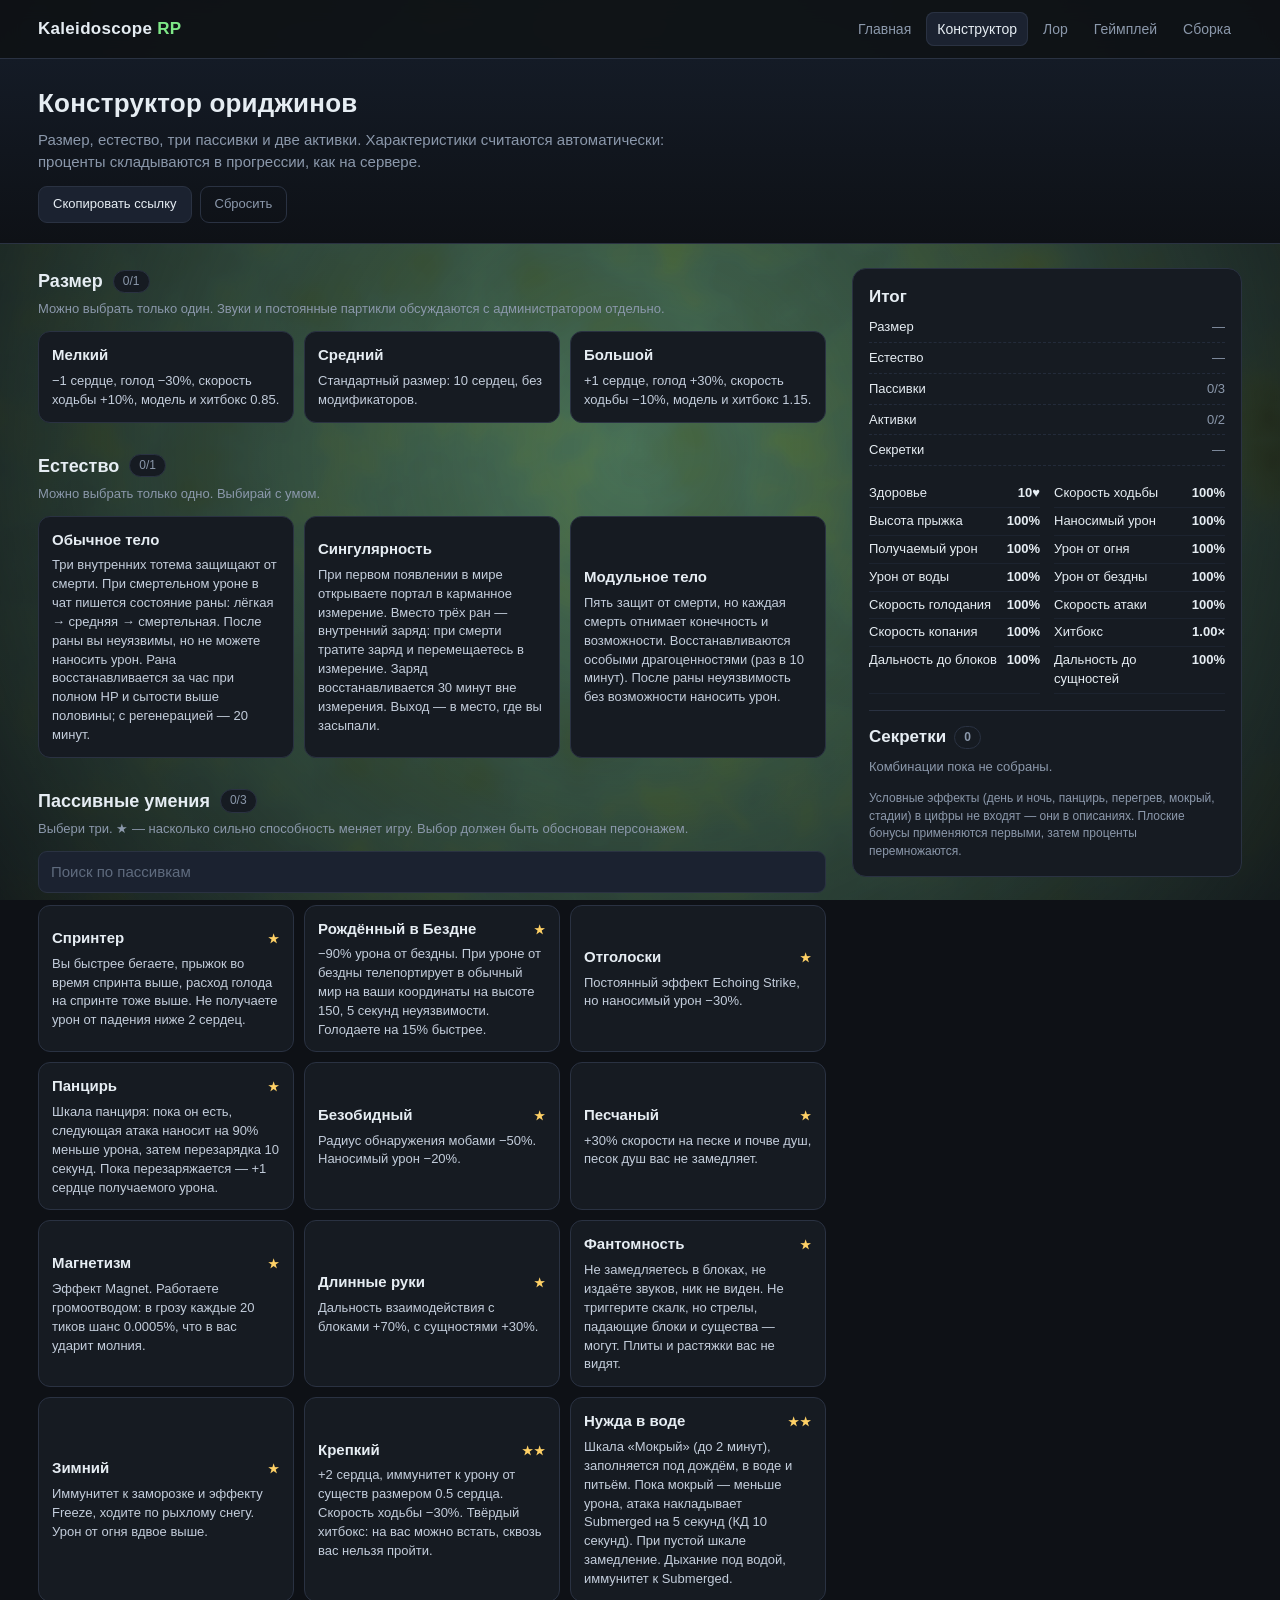
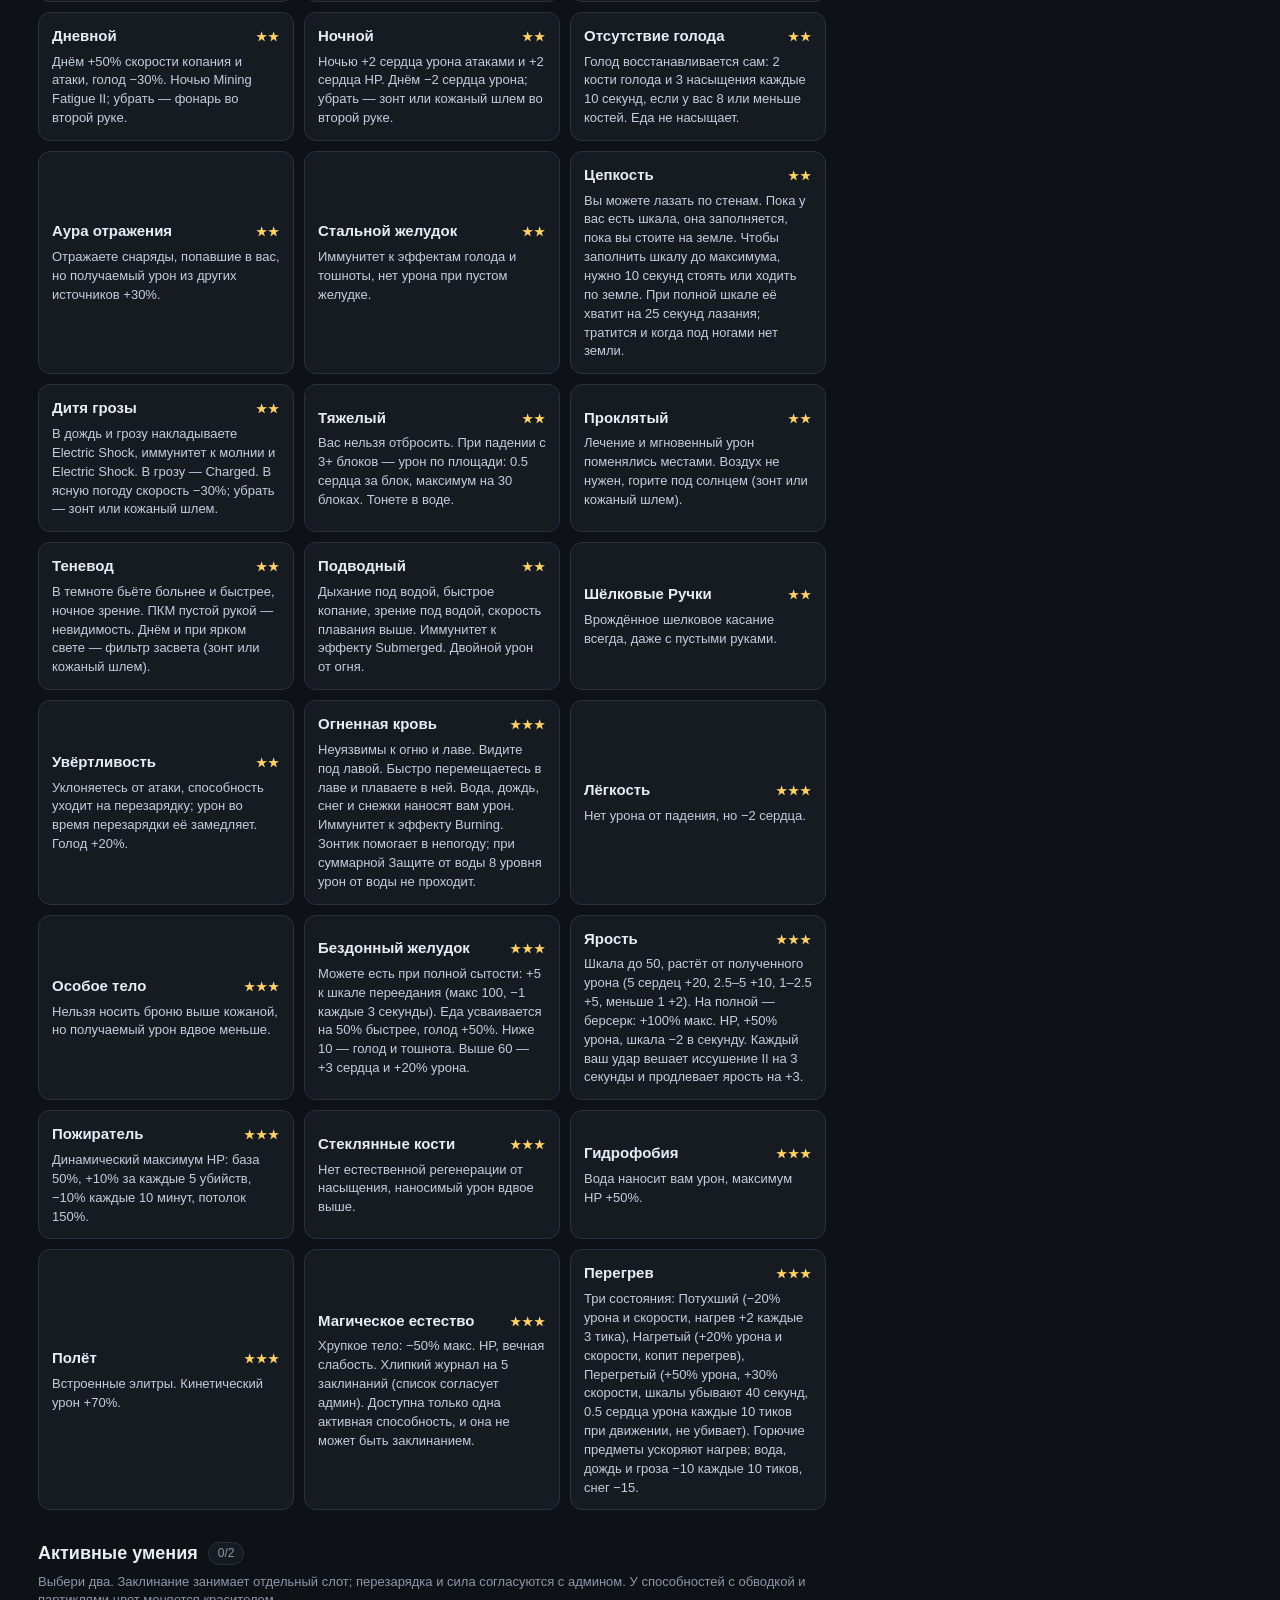
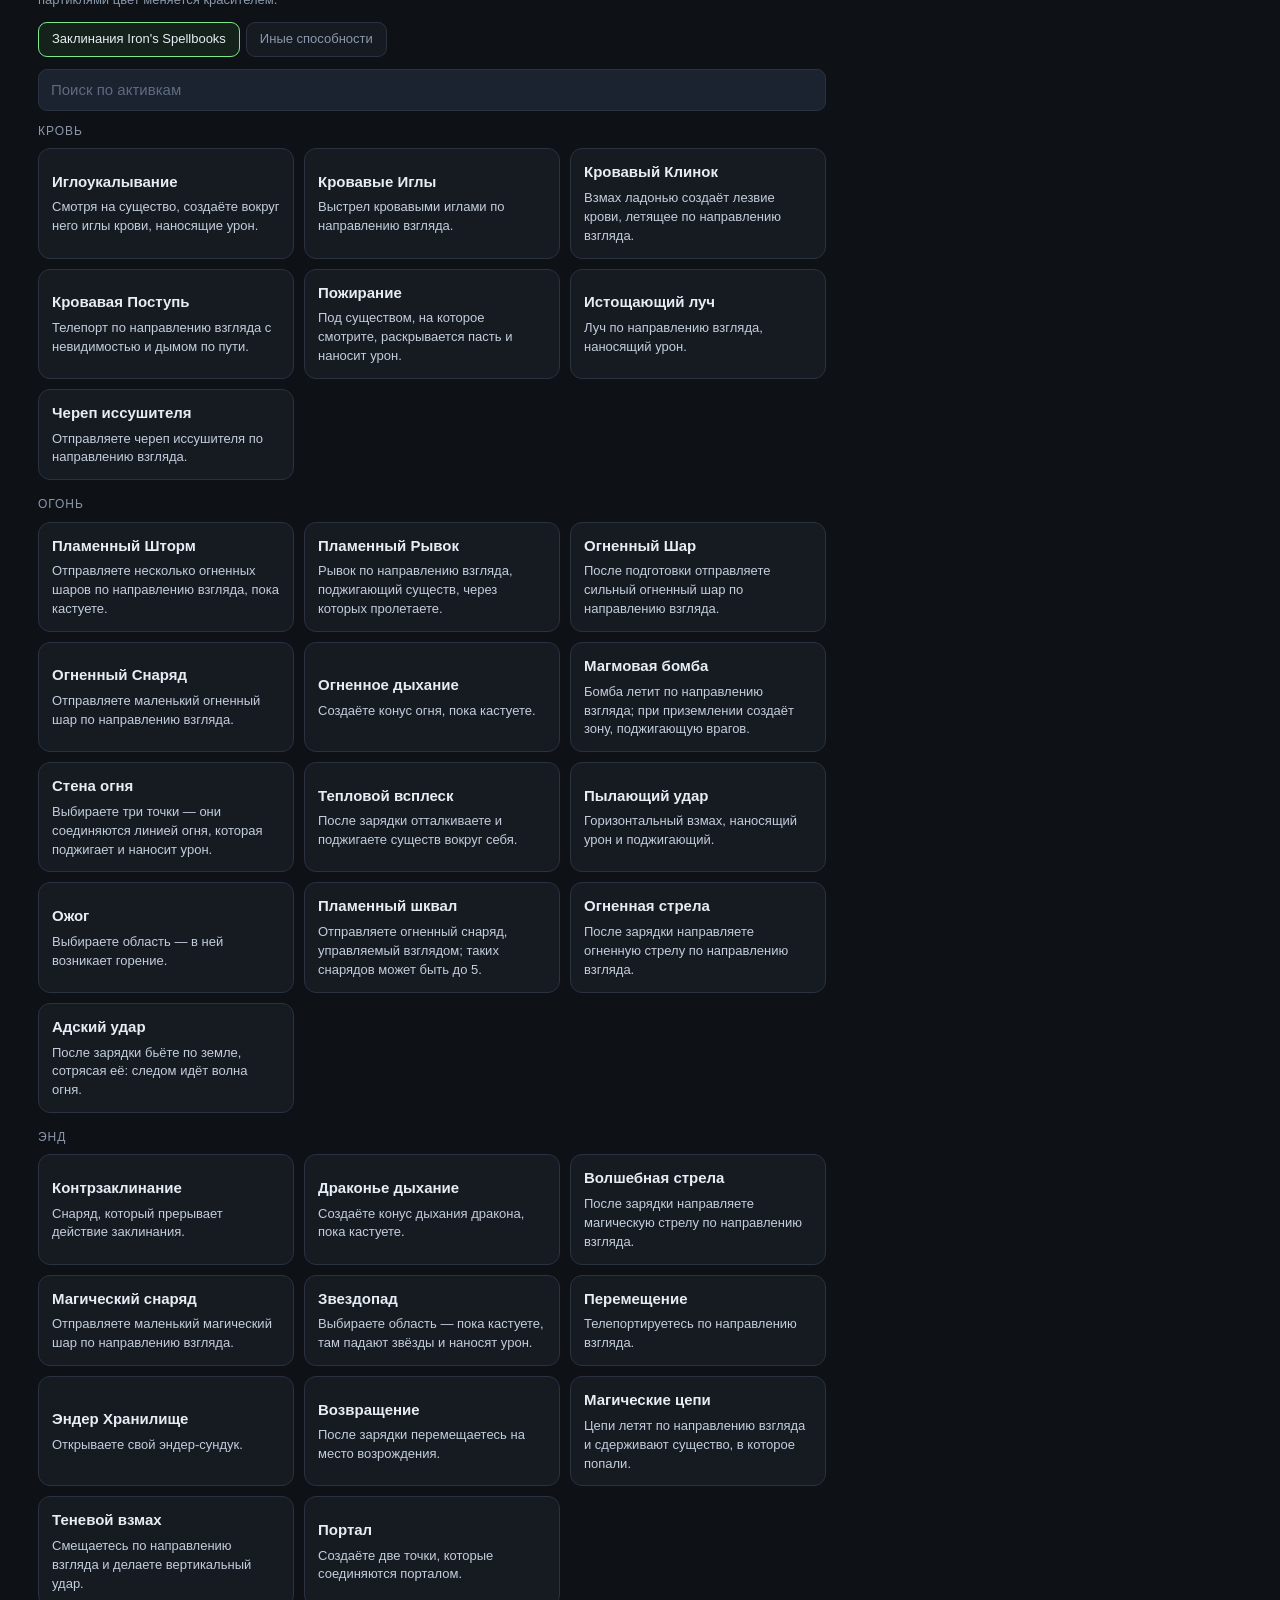
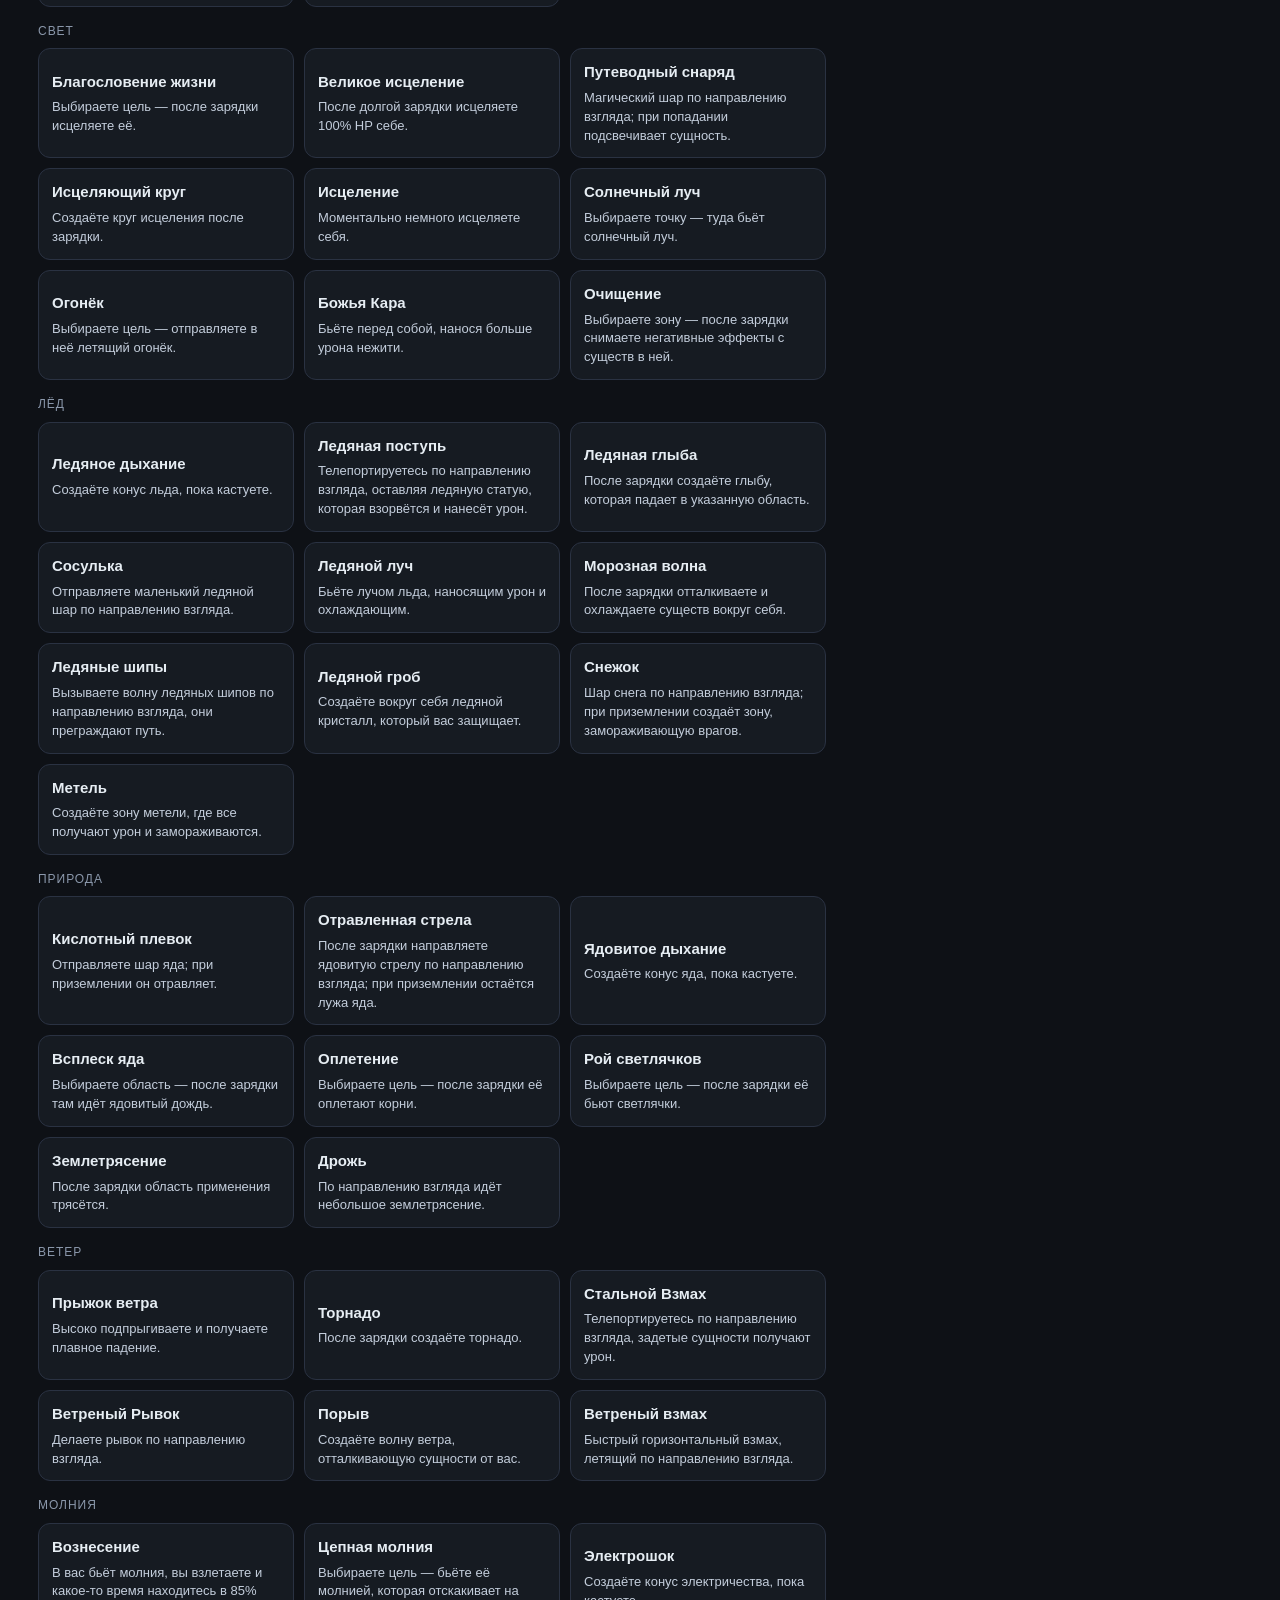
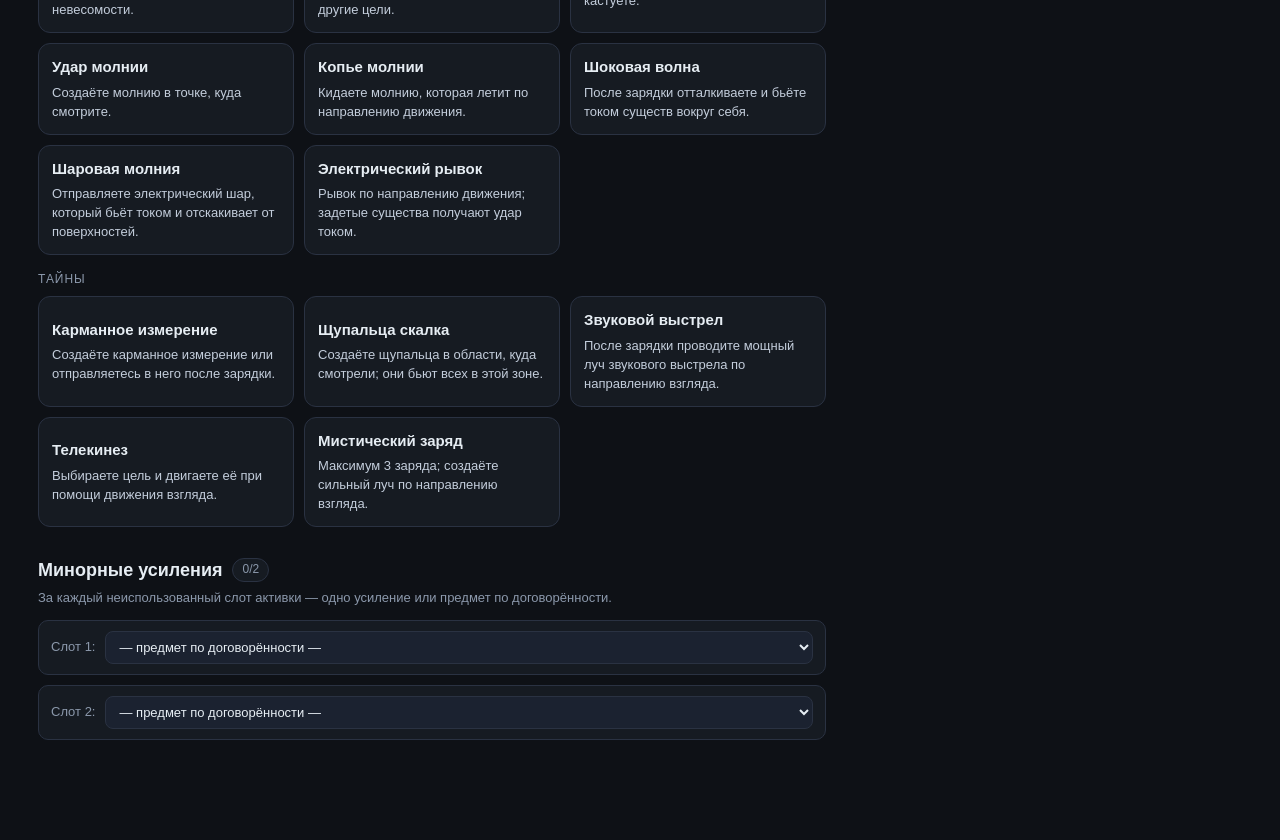
==== builder.html @ 6d127d7e "Add files via upload" ====
<!doctype html>
<html lang="ru">
<head>
<meta charset="utf-8">
<meta name="viewport" content="width=device-width, initial-scale=1">
<title>Конструктор ориджинов — Kaleidoscope RP</title>
<link rel="stylesheet" href="site.css">
<style>
*{box-sizing:border-box}
:root{
  --bg:#0e1116;--panel:#161b22;--panel2:#1b2230;--line:#2a3242;
  --txt:#e6edf3;--mut:#8b98ab;--acc:#7ee787;--acc2:#58a6ff;--bad:#ff7b72;--star:#ffd166;
}
html{margin:0;background:var(--bg)}
body{margin:0;background:transparent;color:var(--txt);font:15px/1.45 -apple-system,"Segoe UI",Roboto,Arial,sans-serif}
.wrap{max-width:1240px;margin:0 auto;padding:0 18px}
.top{border-bottom:1px solid var(--line);background:linear-gradient(180deg,#141b26,#0e1116);padding:26px 0 20px}
h1{margin:0 0 6px;font-size:26px;letter-spacing:.2px}
.lead{margin:0;color:var(--mut);max-width:660px}
.top-actions{margin-top:14px;display:flex;gap:8px;flex-wrap:wrap}
.btn{font:inherit;font-size:13px;padding:8px 14px;border-radius:9px;border:1px solid var(--line);background:var(--panel2);color:var(--txt);cursor:pointer}
.btn:hover{border-color:#3b475c}
.btn.ghost{background:transparent;color:var(--mut)}
.layout{display:grid;grid-template-columns:minmax(0,1fr) 390px;gap:26px;padding:24px 18px 70px;align-items:start}
.block{margin-bottom:30px}
.block-head{display:flex;align-items:center;gap:10px;margin-bottom:4px}
h2{font-size:18px;margin:0}
.count{font-size:12px;color:var(--mut);border:1px solid var(--line);border-radius:20px;padding:2px 9px;background:var(--panel);white-space:nowrap}
.count.ok{color:var(--acc);border-color:rgba(126,231,135,.45)}
.hint{margin:6px 0 12px;color:var(--mut);font-size:13px}
.grid{display:grid;grid-template-columns:repeat(auto-fill,minmax(250px,1fr));gap:10px}
.card{text-align:left;appearance:none;background:var(--panel);border:1px solid var(--line);border-radius:12px;padding:12px 13px;color:inherit;font:inherit;cursor:pointer;transition:border-color .12s,transform .12s,background .12s}
.card:hover{border-color:#3b475c;transform:translateY(-1px)}
.card.sel{border-color:#4a86e0;background:#1a202b;box-shadow:0 0 0 1px #4a86e0 inset}
.card.sec-1{color:#7ee2a8}
.card.sec-2{color:#f2d06b}
.card.sec-3{color:#ff9b9b}
.card.sec-1 .desc,.card.sec-2 .desc,.card.sec-3 .desc{color:inherit}
.card.sel.sec-1{border-color:#4ade80;background:#12211a;box-shadow:0 0 0 1px #4ade80 inset}
.card.sel.sec-2{border-color:#e0c04a;background:#211d10;box-shadow:0 0 0 1px #e0c04a inset}
.card.sel.sec-3{border-color:#e06060;background:#241416;box-shadow:0 0 0 1px #e06060 inset}
.card.sec-multi{color:transparent;border:2px solid transparent;background:linear-gradient(var(--panel),var(--panel)) padding-box,var(--g) border-box}
.card.sel.sec-multi{border-color:transparent;background:linear-gradient(#1a202b,#1a202b) padding-box,var(--g) border-box;box-shadow:none}
.card.sec-multi .name span:first-child{color:transparent;background-image:var(--g);-webkit-background-clip:text;background-clip:text}
.card.sec-multi .desc{color:transparent;background-image:var(--g);-webkit-background-clip:text;background-clip:text}
.card.off{opacity:.35}
.card .name{font-weight:600;display:flex;gap:8px;justify-content:space-between;align-items:baseline}
.stars{color:var(--star);font-size:12px;white-space:nowrap;letter-spacing:1px}
.desc{margin:6px 0 0;font-size:13px;color:#c3cddb}
.desc s{color:#7d8798;text-decoration-thickness:1px}
.secret-cut,.modal-cut{margin:8px 0 0;font-size:13px;color:var(--mut)}
.cut-head{font-weight:600;margin-bottom:3px}
.cut-row{margin:2px 0}
.cut-name{margin-right:3px}
.cut-whole{color:var(--mut);font-size:12px}
.cut-row s{color:#8b95a5}
.card img{width:100%;border-radius:8px;margin-top:8px;display:block}
.side{position:sticky;top:16px}
.panel{background:var(--panel);border:1px solid var(--line);border-radius:14px;padding:16px}
.panel h2{font-size:17px;margin-bottom:8px}
.chk{display:grid;gap:6px;font-size:13px;margin:0 0 14px}
.chk div{display:flex;justify-content:space-between;gap:10px;border-bottom:1px dashed #232b3a;padding-bottom:5px}
.chk .v{color:var(--mut);text-align:right}
.chk .v.ok{color:var(--acc)}
.chk .v.bad{color:var(--bad)}
.stats{display:grid;grid-template-columns:1fr 1fr;gap:0 14px;font-size:13px}
.stat{display:flex;justify-content:space-between;gap:6px;padding:4px 0;border-bottom:1px solid #1c232f}
.stat b{font-weight:600;font-variant-numeric:tabular-nums}
.up{color:var(--acc)}
.down{color:var(--bad)}
.note{font-size:12px;color:var(--mut);margin:12px 0 0}
.search{width:100%;background:var(--panel2);border:1px solid var(--line);border-radius:9px;padding:9px 12px;color:inherit;font:inherit;margin-bottom:12px}
.search::placeholder{color:#5f6b7e}
.tabs{display:flex;gap:6px;margin-bottom:12px}
.tab{background:var(--panel);border:1px solid var(--line);border-radius:9px;padding:7px 13px;color:var(--mut);font:inherit;font-size:13px;cursor:pointer}
.tab.on{color:var(--txt);border-color:var(--acc);background:#15221b}
.school{margin:16px 0 8px;font-size:12px;letter-spacing:.08em;text-transform:uppercase;color:var(--mut)}
.school:first-child{margin-top:0}
.minors{display:grid;gap:10px}
.minor{display:flex;align-items:center;gap:10px;background:var(--panel);border:1px solid var(--line);border-radius:10px;padding:10px 12px;font-size:13px;flex-wrap:wrap}
.minor span{color:var(--mut)}
.minor select{flex:1;min-width:200px;background:var(--panel2);border:1px solid var(--line);color:inherit;border-radius:8px;padding:7px 9px;font:inherit;font-size:13px}
.stages{margin-top:10px}
.stage-row{display:flex;gap:6px;flex-wrap:wrap}
.stage{font:inherit;font-size:12px;padding:7px 11px;border-radius:20px;border:1px solid var(--line);background:var(--panel);color:var(--mut);cursor:pointer}
.stage.on{color:var(--txt);border-color:var(--acc);background:#15221b}
.stage-desc{margin:8px 0 0;font-size:12px;color:var(--mut)}
.toast{position:fixed;left:50%;bottom:22px;transform:translateX(-50%) translateY(20px);background:#233042;border:1px solid #3b4b64;padding:10px 16px;border-radius:10px;font-size:13px;opacity:0;pointer-events:none;transition:.2s;max-width:90vw;text-align:center}
.toast.on{opacity:1;transform:translateX(-50%)}
.empty{color:var(--mut);font-size:13px}
.secrets-block{margin-top:16px;border-top:1px solid var(--line);padding-top:14px}
.sub-head{display:flex;align-items:center;gap:8px;font-size:16px;margin:0 0 10px}
.secret{border:1px solid #3a2f4a;border-radius:10px;background:#1a1722;margin-bottom:8px;padding:8px 10px}
.secret summary{cursor:pointer;display:flex;justify-content:space-between;gap:8px;font-size:13px;font-weight:600;list-style:none}
.secret summary::-webkit-details-marker{display:none}
.secret-body{font-size:12px;color:#c3cddb;margin-top:8px}
.secret-body p{margin:0 0 6px}
.secret-body p:last-child{margin-bottom:0}
.secret-combo{color:var(--mut)}
.secret-mod{color:var(--acc)}
.modal{position:fixed;inset:0;background:rgba(5,7,10,.72);display:flex;align-items:center;justify-content:center;padding:18px;z-index:50}
.modal[hidden]{display:none}
.modal-card{background:var(--panel);border:1px solid #3a2f4a;border-radius:16px;padding:20px;max-width:620px;width:100%;max-height:82vh;overflow:auto;box-shadow:0 20px 60px rgba(0,0,0,.55)}
.modal-title{font-size:12px;letter-spacing:.14em;text-transform:uppercase;color:#c792ea;margin-bottom:12px}
.modal-card h3{margin:0 0 4px;font-size:20px}
.modal-card h3 + .modal-combo{margin-top:0}
.modal-combo{color:var(--mut);font-size:13px;margin:0 0 8px}
.modal-effect{font-size:14px;color:#d7dee9;margin:0 0 16px}
.modal-effect:last-child{margin-bottom:0}
.modal-card .btn{width:100%;margin-top:6px}
body.locked{overflow:hidden}
@media(max-width:980px){.layout{grid-template-columns:1fr}.side{position:static}}
</style>
</head>
<body>
<header class="site-nav">
  <div class="inner">
    <a class="site-logo" href="index.html">Kaleidoscope <b>RP</b></a>
    <nav class="site-links">
      <a href="index.html">Главная</a>
      <a href="builder.html" class="on">Конструктор</a>
      <a href="lore.html">Лор</a>
      <a href="gameplay.html">Геймплей</a>
      <a href="mods.html">Сборка</a>
    </nav>
  </div>
</header>
<header class="top">
  <div class="wrap">
    <h1>Конструктор ориджинов</h1>
    <p class="lead">Размер, естество, три пассивки и две активки. Характеристики считаются автоматически: проценты складываются в прогрессии, как на сервере.</p>
    <div class="top-actions">
      <button class="btn" id="share">Скопировать ссылку</button>
      <button class="btn ghost" id="resetBtn">Сбросить</button>
    </div>
  </div>
</header>

<main class="wrap layout">
  <div class="col">
    <section class="block">
      <div class="block-head"><h2>Размер</h2><span class="count" id="sizeCount">0/1</span></div>
      <p class="hint">Можно выбрать только один. Звуки и постоянные партикли обсуждаются с администратором отдельно.</p>
      <div class="grid" id="sizeGrid"></div>
    </section>

    <section class="block">
      <div class="block-head"><h2>Естество</h2><span class="count" id="natureCount">0/1</span></div>
      <p class="hint">Можно выбрать только одно. Выбирай с умом.</p>
      <div class="grid" id="natureGrid"></div>
      <div class="stages" id="stages"></div>
    </section>

    <section class="block">
      <div class="block-head"><h2>Пассивные умения</h2><span class="count" id="passiveCount">0/3</span></div>
      <p class="hint">Выбери три. ★ — насколько сильно способность меняет игру. Выбор должен быть обоснован персонажем.</p>
      <input class="search" id="passiveSearch" placeholder="Поиск по пассивкам">
      <div class="grid" id="passiveGrid"></div>
    </section>

    <section class="block">
      <div class="block-head"><h2>Активные умения</h2><span class="count" id="activeCount">0/2</span></div>
      <p class="hint">Выбери два. Заклинание занимает отдельный слот; перезарядка и сила согласуются с админом. У способностей с обводкой и партиклями цвет меняется красителем.</p>
      <div class="tabs">
        <button class="tab on" data-tab="spell">Заклинания Iron's Spellbooks</button>
        <button class="tab" data-tab="misc">Иные способности</button>
      </div>
      <input class="search" id="activeSearch" placeholder="Поиск по активкам">
      <div id="spellPane"></div>
      <div id="miscPane" hidden></div>
    </section>

    <section class="block">
      <div class="block-head"><h2>Минорные усиления</h2><span class="count" id="minorCount">0/2</span></div>
      <p class="hint">За каждый неиспользованный слот активки — одно усиление или предмет по договорённости.</p>
      <div class="minors" id="minorSlots"></div>
    </section>
  </div>

  <aside class="col side">
    <div class="panel">
      <h2>Итог</h2>
      <div class="chk" id="checklist"></div>
      <div class="stats" id="stats"></div>
      <div class="secrets-block">
        <h2 class="sub-head">Секретки <span class="count" id="secretCount">0</span></h2>
        <div id="secrets"></div>
      </div>
      <p class="note">Условные эффекты (день и ночь, панцирь, перегрев, мокрый, стадии) в цифры не входят — они в описаниях. Плоские бонусы применяются первыми, затем проценты перемножаются.</p>
    </div>
  </aside>
</main>

<div class="modal" id="modal" hidden>
  <div class="modal-card" role="dialog" aria-modal="true" aria-labelledby="modalTitle">
    <div class="modal-title" id="modalTitle">Попадание в секретку</div>
    <div id="modalBody"></div>
    <button class="btn" id="modalClose">Понятно</button>
  </div>
</div>

<div class="toast" id="toast"></div>

<script src="data.js"></script>
<script>
const $ = s => document.querySelector(s);
const byName = (list, name) => list.find(x => x.name === name);
const KIND = {};
SPELLS.forEach(s => KIND[s.name] = 'spell');
MISC.forEach(m => KIND[m.name] = 'misc');
const SCHOOLS = [...new Set(SPELLS.map(s => s.school))];

const EMPTY = { size: null, nature: null, stage: 5, passives: [], actives: [], minors: [null, null] };
let state = JSON.parse(JSON.stringify(EMPTY));

const TRANSLIT = {
  а: 'a', б: 'b', в: 'v', г: 'g', д: 'd', е: 'e', ё: 'e', ж: 'zh', з: 'z',
  и: 'i', й: 'y', к: 'k', л: 'l', м: 'm', н: 'n', о: 'o', п: 'p', р: 'r',
  с: 's', т: 't', у: 'u', ф: 'f', х: 'h', ц: 'c', ч: 'ch', ш: 'sh', щ: 'shch',
  ъ: '', ы: 'y', ь: '', э: 'e', ю: 'yu', я: 'ya'
};
const slugOf = new Map();
const nameBySlug = new Map();

function slugify(text) {
  return text.toLowerCase()
    .replace(/[^a-zа-яё0-9]+/g, '-')
    .split('-')
    .map(word => word.split('').map(ch => TRANSLIT[ch] ?? ch).join(''))
    .filter(Boolean)
    .join('-');
}

function initSlugs() {
  [...SIZES, ...NATURES, ...PASSIVES, ...SPELLS, ...MISC].forEach(item => {
    const base = slugify(item.name);
    let slug = base;
    let i = 2;
    while (nameBySlug.has(slug)) slug = base + '-' + i++;
    slugOf.set(item.name, slug);
    nameBySlug.set(slug, item.name);
  });
}

function encodeState() {
  const parts = [];
  if (state.size) parts.push('size=' + slugOf.get(state.size));
  if (state.nature) parts.push('nature=' + slugOf.get(state.nature) + (natureObj()?.stages ? '.' + state.stage : ''));
  if (state.passives.length) parts.push('passives=' + state.passives.map(p => slugOf.get(p)).join(','));
  if (state.actives.length) parts.push('actives=' + state.actives.map(a => slugOf.get(a)).join(','));
  const minors = state.minors.map(v => v || '_').join(',');
  if (/[a-z]/.test(minors)) parts.push('minors=' + minors);
  return '#' + parts.join('&');
}

function decodeState(hash) {
  const q = new URLSearchParams(hash.slice(1));
  const next = JSON.parse(JSON.stringify(EMPTY));
  let found = false;
  const size = q.get('size');
  if (size && nameBySlug.has(size)) { next.size = nameBySlug.get(size); found = true; }
  const nature = q.get('nature');
  if (nature) {
    const [slug, stage] = nature.split('.');
    if (nameBySlug.has(slug)) {
      next.nature = nameBySlug.get(slug);
      if (stage != null && stage !== '') next.stage = Number(stage);
      found = true;
    }
  }
  const passives = q.get('passives');
  if (passives) {
    next.passives = passives.split(',').map(s => nameBySlug.get(s)).filter(p => byName(PASSIVES, p));
    found = true;
  }
  const actives = q.get('actives');
  if (actives) {
    next.actives = actives.split(',').map(s => nameBySlug.get(s)).filter(a => KIND[a]);
    found = true;
  }
  const minors = q.get('minors');
  if (minors) {
    next.minors = minors.split(',').map(s => MINORS.some(m => m.id === s) ? s : null).slice(0, 2);
    found = true;
  }
  return found ? next : null;
}

const natureObj = () => byName(NATURES, state.nature);
function rules() {
  const out = { maxActives: 2, maxMinors: null, noSpells: false, noActives: false, msg: '' };
  const list = [
    natureObj()?.rule,
    ...state.passives.filter(p => !wholeNeutralized(p)).map(p => byName(PASSIVES, p)?.rule),
    ...activeSecrets().map(s => s.rule)
  ].filter(Boolean);
  list.forEach(r => {
    if (r.maxActives != null) out.maxActives = Math.min(out.maxActives, r.maxActives);
    if (r.maxMinors != null) out.maxMinors = Math.max(out.maxMinors ?? 0, r.maxMinors);
    if (r.noSpells) out.noSpells = true;
    if (r.noActives) { out.noActives = true; out.maxActives = 0; }
    if (r.msg) out.msg = r.msg;
  });
  return out;
}
const maxAct = () => rules().maxActives;
const freeMinors = () => { const r = rules(); return Math.max(0, (r.maxMinors ?? r.maxActives) - state.actives.length); };
const isSecretMatched = secret => secret.combo.every(c =>
  c.type === 'size' ? state.size === c.name :
  c.type === 'nature' ? state.nature === c.name :
  state.passives.includes(c.name)
);
const SECRET_DATA = typeof SECRETS === 'undefined' ? [] : SECRETS;
const activeSecrets = () => SECRET_DATA.filter(isSecretMatched);

const textOf = item => item.desc || (item.lines || []).map(l => l.text).join(' ');
const allItems = () => [...SIZES, ...NATURES, ...PASSIVES, ...SPELLS, ...MISC];
const lineText = (ability, id) => allItems().find(a => a.name === ability)?.lines?.find(l => l.id === id)?.text || '';
const CUT_COLORS = ['#e8a33d', '#6cb6ff'];
function buildStrikeBlock(s, cls) {
  const box = document.createElement('div');
  box.className = cls;
  const head = document.createElement('div');
  head.className = 'cut-head';
  head.textContent = 'Нейтрализовано:';
  box.append(head);
  s.strikes.forEach((st, i) => {
    const row = document.createElement('div');
    row.className = 'cut-row';
    const name = document.createElement('b');
    name.className = 'cut-name';
    name.style.color = CUT_COLORS[i % CUT_COLORS.length];
    name.textContent = st.whole ? st.ability : st.ability + ':';
    row.append(name);
    if (st.whole) {
      const tag = document.createElement('span');
      tag.className = 'cut-whole';
      tag.textContent = ' — целиком';
      row.append(tag);
    } else {
      st.lines.forEach(id => {
        const sEl = document.createElement('s');
        sEl.textContent = lineText(st.ability, id);
        row.append(' ', sEl);
      });
    }
    box.append(row);
  });
  return box;
}
function struckLines(name) {
  const set = new Set();
  activeSecrets().forEach(s => (s.strikes || []).forEach(st => {
    if (st.ability === name) (st.lines || []).forEach(id => set.add(id));
  }));
  return set;
}

const SECRET_TONE = { 1: '#6ee7a0', 2: '#f2d06b', 3: '#ff9b9b' };
const blockedActives = () => new Set(activeSecrets().flatMap(s => s.blocks || []));
const wholeNeutralized = name => activeSecrets().some(s => (s.strikes || []).some(st => st.ability === name && st.whole));
function secretMark(name) {
  const hits = activeSecrets().filter(s =>
    s.combo.some(c => c.name === name) || (s.strikes || []).some(st => st.ability === name)
  );
  if (!hits.length) return null;
  const stars = Math.max(...hits.map(s => s.stars));
  return {
    names: hits.map(s => s.name).join(', '),
    stars,
    multi: hits.length > 1,
    colors: [...new Set(hits.map(s => s.stars))].sort((a, b) => a - b).map(n => SECRET_TONE[n]),
    whole: hits.some(s => (s.strikes || []).some(st => st.ability === name && st.whole)),
    struck: struckLines(name)
  };
}

function toast(msg) {
  const t = $('#toast');
  t.textContent = msg;
  t.classList.add('on');
  clearTimeout(toast.timer);
  toast.timer = setTimeout(() => t.classList.remove('on'), 2400);
}

function makeCard({ title, sub, desc, lines, struck, tone, grad, img, sel, off, onClick }) {
  const b = document.createElement('button');
  b.type = 'button';
  b.className = 'card' + (sel ? ' sel' : '') + (off ? ' off' : '') + (tone ? ' sec-' + tone : '') + (grad ? ' sec-multi' : '');
  if (grad) {
    const first = grad.split(',')[0].trim();
    b.style.setProperty('--g', 'linear-gradient(135deg, ' + grad + ', ' + first + ')');
  }
  const n = document.createElement('div');
  n.className = 'name';
  const t = document.createElement('span');
  t.textContent = title;
  n.append(t);
  if (sub) {
    const s = document.createElement('span');
    s.className = 'stars';
    s.textContent = sub;
    n.append(s);
  }
  b.append(n);
  if (lines || desc) {
    const p = document.createElement('p');
    p.className = 'desc';
    if (lines) {
      lines.forEach((l, i) => {
        if (i) p.append(' ');
        if (struck?.has(l.id)) {
          const s = document.createElement('s');
          s.textContent = l.text;
          p.append(s);
        } else {
          p.append(l.text);
        }
      });
    } else {
      p.textContent = desc;
    }
    b.append(p);
  }
  if (img) {
    const i = document.createElement('img');
    i.src = img;
    i.alt = '';
    i.loading = 'lazy';
    b.append(i);
  }
  b.addEventListener('click', onClick);
  return b;
}

function renderSizes() {
  const g = $('#sizeGrid');
  g.textContent = '';
  SIZES.forEach(s => {
    const mark = secretMark(s.name);
    g.append(makeCard({
      title: s.name + (mark ? ' (' + mark.names + ')' : ''),
      desc: mark?.whole ? 'Нейтрализовано' : s.desc,
      tone: mark && !mark.multi ? mark.stars : null,
      grad: mark?.multi ? mark.colors.join(', ') : null, img: s.gif, sel: state.size === s.name,
      onClick: () => { state.size = state.size === s.name ? null : s.name; update(); }
    }));
  });
  const c = $('#sizeCount');
  c.textContent = (state.size ? 1 : 0) + '/1';
  c.classList.toggle('ok', !!state.size);
}

function renderNatures() {
  const g = $('#natureGrid');
  g.textContent = '';
  NATURES.forEach(n => {
    const mark = secretMark(n.name);
    g.append(makeCard({
      title: n.name + (mark ? ' (' + mark.names + ')' : ''),
      desc: mark?.whole ? 'Нейтрализовано' : n.desc,
      tone: mark && !mark.multi ? mark.stars : null,
      grad: mark?.multi ? mark.colors.join(', ') : null, img: n.gif, sel: state.nature === n.name,
      onClick: () => {
        if (state.nature === n.name) { state.nature = null; }
        else {
          const r = n.rule;
          if (r && (state.actives.length > r.maxActives || (r.noSpells && state.actives.some(a => KIND[a] === 'spell')))) {
            toast(r.msg);
            return;
          }
          state.nature = n.name;
          if (n.stages && !n.stages.some(s => s.n === state.stage)) state.stage = n.stages[0].n;
        }
        update();
      }
    }));
  });
  const c = $('#natureCount');
  c.textContent = (state.nature ? 1 : 0) + '/1';
  c.classList.toggle('ok', !!state.nature);
  renderStages();
}

function renderStages() {
  const box = $('#stages');
  box.textContent = '';
  const n = natureObj();
  if (!n?.stages) return;
  const row = document.createElement('div');
  row.className = 'stage-row';
  n.stages.forEach(st => {
    const b = document.createElement('button');
    b.type = 'button';
    b.className = 'stage' + (state.stage === st.n ? ' on' : '');
    b.textContent = 'Стадия ' + st.n + ' — ' + st.label;
    b.addEventListener('click', () => { state.stage = st.n; update(); });
    row.append(b);
  });
  const d = document.createElement('p');
  d.className = 'stage-desc';
  d.textContent = n.stages.find(s => s.n === state.stage)?.desc || '';
  box.append(row, d);
}

function renderPassives() {
  const q = $('#passiveSearch').value.trim().toLowerCase();
  const g = $('#passiveGrid');
  g.textContent = '';
  PASSIVES
    .filter(p => !q || p.name.toLowerCase().includes(q) || textOf(p).toLowerCase().includes(q))
    .forEach(p => {
      const mark = secretMark(p.name);
      let desc = p.desc, lines = p.lines;
      if (mark) {
        if (mark.whole) { desc = 'Нейтрализовано'; lines = null; }
        else if (lines) lines = lines.filter(l => !mark.struck.has(l.id));
      }
      g.append(makeCard({
        title: p.name + (mark ? ' (' + mark.names + ')' : ''),
        sub: '★'.repeat(p.stars), desc, lines, struck: mark?.struck, img: p.gif,
        tone: mark && !mark.multi ? mark.stars : null,
        grad: mark?.multi ? mark.colors.join(', ') : null,
        sel: state.passives.includes(p.name),
        onClick: () => togglePassive(p)
      }));
    });
  const c = $('#passiveCount');
  c.textContent = state.passives.length + '/3';
  c.classList.toggle('ok', state.passives.length === 3);
}

function togglePassive(p) {
  const i = state.passives.indexOf(p.name);
  if (i >= 0) { state.passives.splice(i, 1); update(); return; }
  if (state.passives.length >= 3) { toast('Можно выбрать только три пассивки'); return; }
  if (p.rule) {
    const r = p.rule;
    if (state.actives.length > r.maxActives || (r.noSpells && state.actives.some(a => KIND[a] === 'spell'))) {
      toast(r.msg);
      return;
    }
  }
  state.passives.push(p.name);
  update();
}

function renderActives() {
  const q = $('#activeSearch').value.trim().toLowerCase();
  const match = a => !q || a.name.toLowerCase().includes(q) || a.desc.toLowerCase().includes(q);
  const r = rules();
  const blocked = blockedActives();

  const sp = $('#spellPane');
  sp.textContent = '';
  SCHOOLS.forEach(school => {
    const items = SPELLS.filter(s => s.school === school && match(s));
    if (!items.length) return;
    const h = document.createElement('div');
    h.className = 'school';
    h.textContent = school;
    sp.append(h);
    const g = document.createElement('div');
    g.className = 'grid';
    items.forEach(s => g.append(makeCard({
      title: s.name, desc: s.desc, img: s.gif, sel: state.actives.includes(s.name),
      off: r.noActives || r.noSpells || blocked.has(s.name), onClick: () => toggleActive(s.name)
    })));
    sp.append(g);
  });
  if (!sp.children.length) {
    const p = document.createElement('p');
    p.className = 'empty';
    p.textContent = 'Ничего не найдено.';
    sp.append(p);
  }

  const mp = $('#miscPane');
  mp.textContent = '';
  const items = MISC.filter(match);
  if (items.length) {
    const g = document.createElement('div');
    g.className = 'grid';
    items.forEach(m => g.append(makeCard({
      title: m.name, desc: m.desc, img: m.gif, sel: state.actives.includes(m.name),
      off: r.noActives || blocked.has(m.name), onClick: () => toggleActive(m.name)
    })));
    mp.append(g);
  } else {
    const p = document.createElement('p');
    p.className = 'empty';
    p.textContent = 'Ничего не найдено.';
    mp.append(p);
  }

  const c = $('#activeCount');
  c.textContent = state.actives.length + '/' + maxAct();
  c.classList.toggle('ok', state.actives.length === maxAct());
}

function toggleActive(name) {
  const i = state.actives.indexOf(name);
  if (i >= 0) { state.actives.splice(i, 1); update(); return; }
  if (blockedActives().has(name)) { toast('Эта способность недоступна с активной секреткой'); return; }
  const r = rules();
  if (r.noActives) { toast('Чародей: активные способности недоступны'); return; }
  if (KIND[name] === 'spell' && r.noSpells) { toast(r.msg); return; }
  if (state.actives.length >= maxAct()) { toast('Максимум ' + maxAct() + ' активных способностей'); return; }
  state.actives.push(name);
  update();
}

function renderMinors() {
  const box = $('#minorSlots');
  box.textContent = '';
  const free = freeMinors();
  for (let i = 0; i < free; i++) {
    const row = document.createElement('div');
    row.className = 'minor';
    const label = document.createElement('span');
    label.textContent = 'Слот ' + (i + 1) + ':';
    const sel = document.createElement('select');
    const none = document.createElement('option');
    none.value = '';
    none.textContent = '— предмет по договорённости —';
    sel.append(none);
    MINORS.forEach(m => {
      const o = document.createElement('option');
      o.value = m.id;
      o.textContent = m.name;
      sel.append(o);
    });
    sel.value = state.minors[i] || '';
    sel.addEventListener('change', () => { state.minors[i] = sel.value || null; update(); });
    row.append(label, sel);
    box.append(row);
  }
  if (!free) {
    const p = document.createElement('p');
    p.className = 'empty';
    p.textContent = 'Все слоты активных способностей заняты — минорные усиления недоступны.';
    box.append(p);
  }
  const filled = state.minors.slice(0, free).filter(Boolean).length;
  $('#minorCount').textContent = free ? filled + '/' + free : '0/0';
}

function calc() {
  const acc = {};
  Object.keys(BASE).forEach(k => acc[k] = { flat: 0, mult: 1 });
  const struck = new Set();
  const whole = new Set();
  activeSecrets().forEach(s => (s.strikes || []).forEach(st => {
    if (st.whole) whole.add(st.ability);
    (st.lines || []).forEach(id => struck.add(st.ability + '#' + id));
  }));
  const apply = (mods, src) => (mods || []).forEach(m => {
    if (src && whole.has(src)) return;
    if (src && m.id && struck.has(src + '#' + m.id)) return;
    const t = acc[m.ch];
    if (!t) return;
    if (m.flat) t.flat += m.flat;
    if (m.pct) t.mult *= 1 + m.pct / 100;
  });
  apply(byName(SIZES, state.size)?.mods, state.size);
  const n = natureObj();
  apply(n?.mods, n?.name);
  if (n?.stages) apply(n.stages.find(s => s.n === state.stage)?.mods, n?.name);
  state.passives.forEach(p => apply(byName(PASSIVES, p)?.mods, p));
  state.minors.slice(0, freeMinors()).forEach(id => id && apply(MINORS.find(m => m.id === id)?.mods));
  activeSecrets().forEach(s => apply(s.mods));
  const out = {};
  Object.keys(BASE).forEach(k => out[k] = (BASE[k] + acc[k].flat) * acc[k].mult);
  return out;
}

function fmt(k, v) {
  const ch = CHANNELS[k];
  if (ch.unit === 'x') return (v / 100).toFixed(2) + '×';
  if (ch.unit === 'hearts') return (Math.round(v * 10) / 10) + '♥';
  const r = Math.round(v * 10) / 10;
  return (Number.isInteger(r) ? r : r.toFixed(1)) + '%';
}

function renderStats() {
  const vals = calc();
  const box = $('#stats');
  box.textContent = '';
  Object.keys(BASE).forEach(k => {
    const ch = CHANNELS[k];
    const v = vals[k];
    const d = v - BASE[k];
    const row = document.createElement('div');
    row.className = 'stat';
    const l = document.createElement('span');
    l.textContent = ch.label;
    const b = document.createElement('b');
    b.textContent = fmt(k, v);
    if (Math.abs(d) > 0.05 && ch.better) {
      b.className = (ch.better === 'up' ? d > 0 : d < 0) ? 'up' : 'down';
    }
    row.append(l, b);
    box.append(row);
  });
}

function renderChecklist() {
  const box = $('#checklist');
  box.textContent = '';
  const secrets = activeSecrets();
  const rows = [
    ['Размер', state.size || '—', !!state.size],
    ['Естество', state.nature || '—', !!state.nature],
    ['Пассивки', state.passives.length + '/3', state.passives.length === 3],
    ['Активки', state.actives.length + '/' + maxAct(), state.actives.length === maxAct()],
    ['Секретки', secrets.length ? String(secrets.length) : '—', secrets.length > 0]
  ];
  rows.forEach(([label, val, ok]) => {
    const d = document.createElement('div');
    const l = document.createElement('span');
    l.textContent = label;
    const v = document.createElement('span');
    v.className = 'v' + (ok ? ' ok' : '');
    v.textContent = val;
    d.append(l, v);
    box.append(d);
  });
  if (state.passives.length) {
    const d = document.createElement('div');
    const l = document.createElement('span');
    l.textContent = 'Состав';
    const v = document.createElement('span');
    v.className = 'v';
    v.textContent = [...state.passives, ...state.actives].join(', ');
    d.append(l, v);
    box.append(d);
  }
}

function renderSecrets() {
  const box = $('#secrets');
  box.textContent = '';
  const list = activeSecrets();
  const count = $('#secretCount');
  count.textContent = list.length;
  count.classList.toggle('ok', list.length > 0);
  if (!list.length) {
    const p = document.createElement('p');
    p.className = 'empty';
    p.textContent = 'Комбинации пока не собраны.';
    box.append(p);
    return;
  }
  list.forEach(s => {
    const d = document.createElement('details');
    d.className = 'secret';
    const sum = document.createElement('summary');
    const t = document.createElement('span');
    t.textContent = s.name;
    const st = document.createElement('span');
    st.className = 'stars';
    st.textContent = '★'.repeat(s.stars);
    sum.append(t, st);
    const body = document.createElement('div');
    body.className = 'secret-body';
    const combo = document.createElement('p');
    combo.className = 'secret-combo';
    combo.textContent = s.combo.map(c => c.name).join(' + ');
    const eff = document.createElement('p');
    eff.textContent = s.effect;
    body.append(combo, eff);
    if (s.strikes?.length) {
      body.append(buildStrikeBlock(s, 'secret-cut'));
    }
    if (s.mods?.length) {
      const mod = document.createElement('p');
      mod.className = 'secret-mod';
      mod.textContent = 'Учтено в расчёте: ' + s.mods
        .map(m => CHANNELS[m.ch].label + ' ' + (m.flat > 0 ? '+' : '') + m.flat)
        .join(', ');
      body.append(mod);
    }
    d.append(sum, body);
    box.append(d);
  });
}

const seenSecrets = new Set();
let secretsReady = false;

function checkSecretsPopup() {
  const matched = activeSecrets();
  const names = new Set(matched.map(s => s.name));
  [...seenSecrets].forEach(n => { if (!names.has(n)) seenSecrets.delete(n); });
  const fresh = matched.filter(s => !seenSecrets.has(s.name));
  matched.forEach(s => seenSecrets.add(s.name));
  if (!secretsReady) { secretsReady = true; return; }
  if (fresh.length) showSecretModal(fresh);
}

function showSecretModal(list) {
  const body = $('#modalBody');
  body.textContent = '';
  list.forEach(s => {
    const h = document.createElement('h3');
    h.textContent = s.name + ' ' + '★'.repeat(s.stars);
    const combo = document.createElement('p');
    combo.className = 'modal-combo';
    combo.textContent = s.combo.map(c => c.name).join(' + ');
    const eff = document.createElement('p');
    eff.className = 'modal-effect';
    eff.textContent = s.effect;
    body.append(h, combo, eff);
    if (s.strikes?.length) {
      body.append(buildStrikeBlock(s, 'modal-cut'));
    }
  });
  $('#modal').hidden = false;
  document.body.classList.add('locked');
}

function closeSecretModal() {
  $('#modal').hidden = true;
  document.body.classList.remove('locked');
}

function update() {
  const blocked = blockedActives();
  if (state.actives.some(a => blocked.has(a))) {
    state.actives = state.actives.filter(a => !blocked.has(a));
    toast('Способность недоступна с активной секреткой');
  }
  if (rules().noActives && state.actives.length) {
    state.actives = [];
    toast('Чародей: активные способности недоступны');
  }
  renderSizes();
  renderNatures();
  renderPassives();
  renderActives();
  renderMinors();
  renderChecklist();
  renderStats();
  renderSecrets();
  checkSecretsPopup();
  save();
}

function save() {
  try {
    localStorage.setItem('origin-builder', JSON.stringify(state));
  } catch (e) {}
  history.replaceState(null, '', encodeState());
}

function sanitize() {
  if (!SIZES.some(s => s.name === state.size)) state.size = null;
  if (!NATURES.some(n => n.name === state.nature)) state.nature = null;
  const n = natureObj();
  if (!Array.isArray(state.passives)) state.passives = [];
  if (!Array.isArray(state.actives)) state.actives = [];
  if (!Array.isArray(state.minors)) state.minors = [null, null];
  state.passives = state.passives.filter(p => byName(PASSIVES, p)).slice(0, 3);
  state.actives = state.actives.filter(a => KIND[a]).slice(0, maxAct());
  const r = rules();
  if (r.noSpells) state.actives = state.actives.filter(a => KIND[a] !== 'spell');
  if (r.maxActives) state.actives = state.actives.slice(0, r.maxActives);
  if (n?.stages && !n.stages.some(s => s.n === state.stage)) state.stage = n.stages[0].n;
  state.minors = state.minors.map(v => MINORS.some(m => m.id === v) ? v : null).slice(0, 2);
}

function load() {
  let next = null;
  if (location.hash.length > 1) next = decodeState(location.hash);
  if (!next) {
    try { next = JSON.parse(localStorage.getItem('origin-builder') || 'null'); } catch (e) {}
  }
  if (next && typeof next === 'object') Object.assign(state, next);
  sanitize();
}

$('#passiveSearch').addEventListener('input', renderPassives);
$('#activeSearch').addEventListener('input', renderActives);
document.querySelectorAll('.tab').forEach(tab => {
  tab.addEventListener('click', () => {
    document.querySelectorAll('.tab').forEach(t => t.classList.toggle('on', t === tab));
    $('#spellPane').hidden = tab.dataset.tab !== 'spell';
    $('#miscPane').hidden = tab.dataset.tab !== 'misc';
  });
});
$('#share').addEventListener('click', () => {
  const url = location.href;
  if (navigator.clipboard?.writeText) {
    navigator.clipboard.writeText(url).then(() => toast('Ссылка на сборку скопирована'), () => toast(url));
  } else {
    toast(url);
  }
});
$('#resetBtn').addEventListener('click', () => {
  if (!confirm('Сбросить всю сборку?')) return;
  state = JSON.parse(JSON.stringify(EMPTY));
  update();
});

$('#modalClose').addEventListener('click', closeSecretModal);
$('#modal').addEventListener('click', e => { if (e.target.id === 'modal') closeSecretModal(); });
document.addEventListener('keydown', e => { if (e.key === 'Escape' && !$('#modal').hidden) closeSecretModal(); });

initSlugs();
load();
update();
</script>
<script src="bg.js?v=5" defer></script>
</body>
</html>
---- site.css ----
*{box-sizing:border-box}
:root{
  --bg:#0e1116;--panel:#161b22;--panel2:#1b2230;--line:#2a3242;
  --txt:#e6edf3;--mut:#8b98ab;--acc:#7ee787;--acc2:#58a6ff;--bad:#ff7b72;--star:#ffd166;
}
html,body{margin:0;color:var(--txt);font:15px/1.55 -apple-system,"Segoe UI",Roboto,Arial,sans-serif}
html{background:var(--bg)}
body{background:transparent}
body::before{
  content:"";position:fixed;inset:0;z-index:-1;pointer-events:none;
  background:
    radial-gradient(60vmax 42vmax at 35% 40%,rgba(88,166,255,.1),transparent 70%),
    radial-gradient(52vmax 38vmax at 66% 60%,rgba(167,139,250,.08),transparent 72%);
}
html.bg-live body::before{display:none}
#bg-kaleido{position:fixed;inset:0;width:100%;height:100%;z-index:-1;pointer-events:none;opacity:.62}
body::after{
  content:"";position:fixed;inset:0;z-index:-1;pointer-events:none;
  background:radial-gradient(circle at 50% 50%,rgba(14,17,22,0) 0%,rgba(14,17,22,.5) 62%,rgba(14,17,22,.88) 100%);
}
a{color:var(--acc2)}
.site-nav{position:sticky;top:0;z-index:50;background:rgba(14,17,22,.94);backdrop-filter:blur(10px);border-bottom:1px solid var(--line)}
.site-nav .inner{max-width:1240px;margin:0 auto;padding:12px 18px;display:flex;align-items:center;gap:18px;flex-wrap:wrap}
.site-logo{font-weight:700;font-size:17px;letter-spacing:.3px;color:var(--txt);text-decoration:none;white-space:nowrap}
.site-logo b{color:var(--acc)}
.site-links{display:flex;gap:4px;flex-wrap:wrap;margin-left:auto}
.site-links a{color:var(--mut);text-decoration:none;font-size:14px;padding:7px 11px;border-radius:8px}
.site-links a:hover{color:var(--txt);background:var(--panel2)}
.site-links a.on{color:var(--txt);background:var(--panel2);box-shadow:0 0 0 1px var(--line) inset}
.page{max-width:980px;margin:0 auto;padding:0 18px}
.hero{padding:64px 0 44px;border-bottom:1px solid var(--line);background:radial-gradient(900px 320px at 18% -10%,rgba(88,166,255,.16),transparent),radial-gradient(700px 280px at 82% 0,rgba(126,231,135,.12),transparent)}
.hero h1{font-size:44px;line-height:1.08;margin:0 0 14px;letter-spacing:-.8px}
.hero h1 b{color:var(--acc)}
.hero .sub{font-size:18px;color:#c3cddb;max-width:720px;margin:0 0 10px}
.hero .note{color:var(--mut);max-width:720px;margin:0}
.reqs{display:grid;grid-template-columns:repeat(auto-fit,minmax(210px,1fr));gap:10px;margin:22px 0 8px}
.req{background:var(--panel);border:1px solid var(--line);border-radius:12px;padding:14px 16px}
.req b{display:block;font-size:14px;color:var(--acc2);margin-bottom:4px}
.req span{font-size:13px;color:var(--mut)}
.section{padding:38px 0;border-bottom:1px solid var(--line)}
.section:last-of-type{border-bottom:0}
h2{font-size:24px;margin:0 0 10px}
h3{font-size:17px;margin:26px 0 8px;color:#dbe5f0}
p{margin:0 0 14px;color:#c3cddb}
.lead{color:var(--mut)}
.cards{display:grid;grid-template-columns:repeat(auto-fit,minmax(260px,1fr));gap:12px;margin-top:16px}
.feature{display:block;background:var(--panel);border:1px solid var(--line);border-radius:14px;padding:18px;text-decoration:none;color:inherit;transition:border-color .12s,transform .12s}
.feature:hover{border-color:#3b475c;transform:translateY(-1px)}
.feature .tag{font-size:12px;color:var(--acc);letter-spacing:.06em;text-transform:uppercase}
.feature h3{margin:8px 0 6px;color:var(--txt)}
.feature p{margin:0;color:var(--mut);font-size:14px}
.feature .go{display:inline-block;margin-top:12px;color:var(--acc2);font-size:14px}
.lore h2{margin-top:34px}
.lore h3{margin-top:24px}
.lore p{color:#c3cddb}
.quote{border-left:3px solid var(--acc);background:var(--panel);border-radius:0 10px 10px 0;padding:14px 16px;color:#c3cddb;font-style:italic;margin:0 0 18px}
.list{margin:0 0 16px;padding-left:20px;color:#c3cddb}
.list li{margin-bottom:8px}
.warn{background:#1c1611;border:1px solid #4a3a24;border-radius:10px;padding:12px 14px;color:#e8c07d;font-size:14px;margin:0 0 16px}
.site-footer{border-top:1px solid var(--line);margin-top:40px;padding:26px 0;color:var(--mut);font-size:13px}
.site-footer .inner{max-width:980px;margin:0 auto;padding:0 18px;display:flex;gap:16px;flex-wrap:wrap;align-items:center;justify-content:space-between}
.socials{display:flex;gap:10px;flex-wrap:wrap}
.socials a{border:1px solid var(--line);background:var(--panel);border-radius:9px;padding:8px 14px;font-size:14px;color:var(--txt);text-decoration:none}
.socials a:hover{border-color:#3b475c}
@media(max-width:640px){
  .hero{padding:44px 0 32px}
  .hero h1{font-size:32px}
  .site-nav .inner{padding:10px 14px}
}
.mod-filter{width:100%;max-width:420px;margin:4px 0 18px;padding:10px 12px;border-radius:10px;border:1px solid var(--line);background:var(--panel);color:var(--txt);font:inherit}
.mod-filter:focus{outline:none;border-color:#3b475c}
.mods{display:grid;grid-template-columns:repeat(auto-fit,minmax(270px,1fr));gap:12px}
.mod{background:var(--panel);border:1px solid var(--line);border-radius:12px;padding:14px 16px}
.mod h3{margin:0 0 6px;font-size:16px;line-height:1.3}
.mod p{margin:0 0 10px;color:var(--mut);font-size:14px}
.mod .links{display:flex;gap:8px;flex-wrap:wrap}
.mod[hidden]{display:none}
.pill{font-size:13px;padding:5px 10px;border-radius:8px;border:1px solid var(--line);background:var(--panel2);color:var(--txt);text-decoration:none}
.pill:hover{border-color:#3b475c}
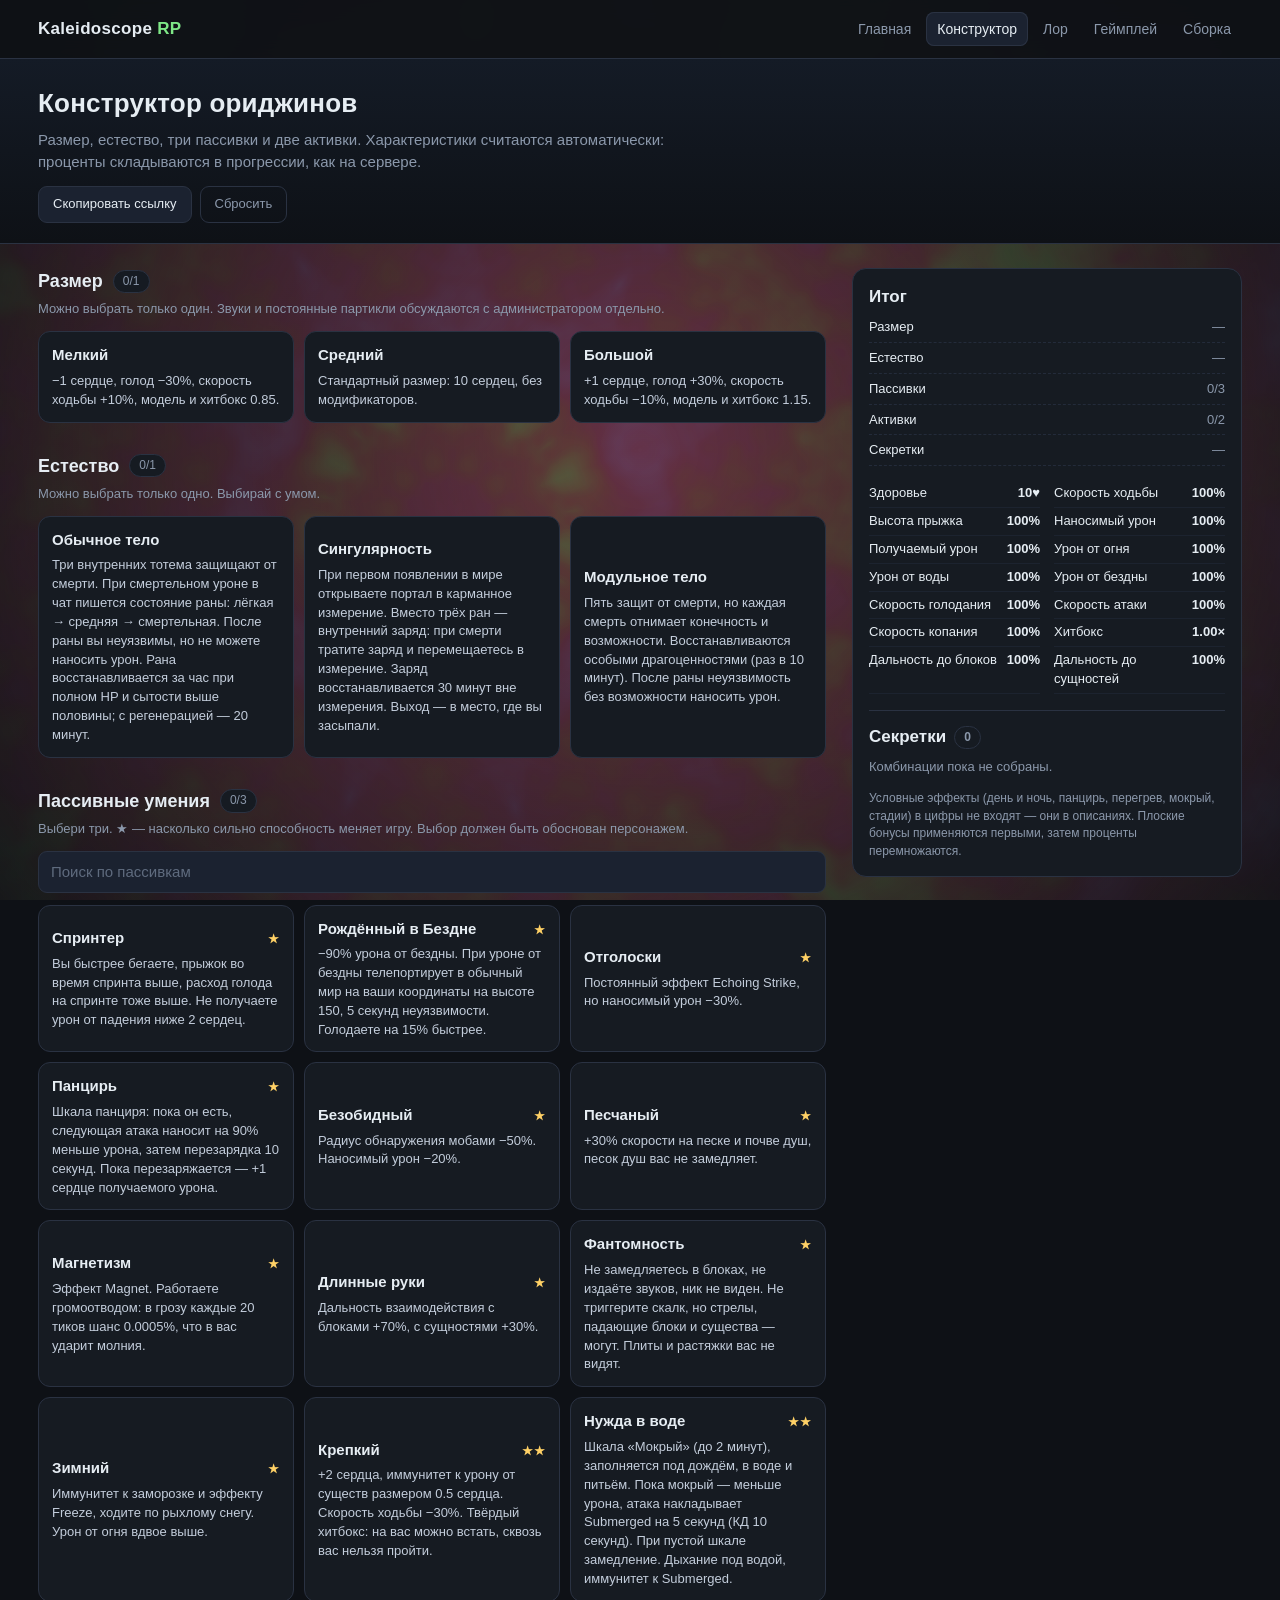
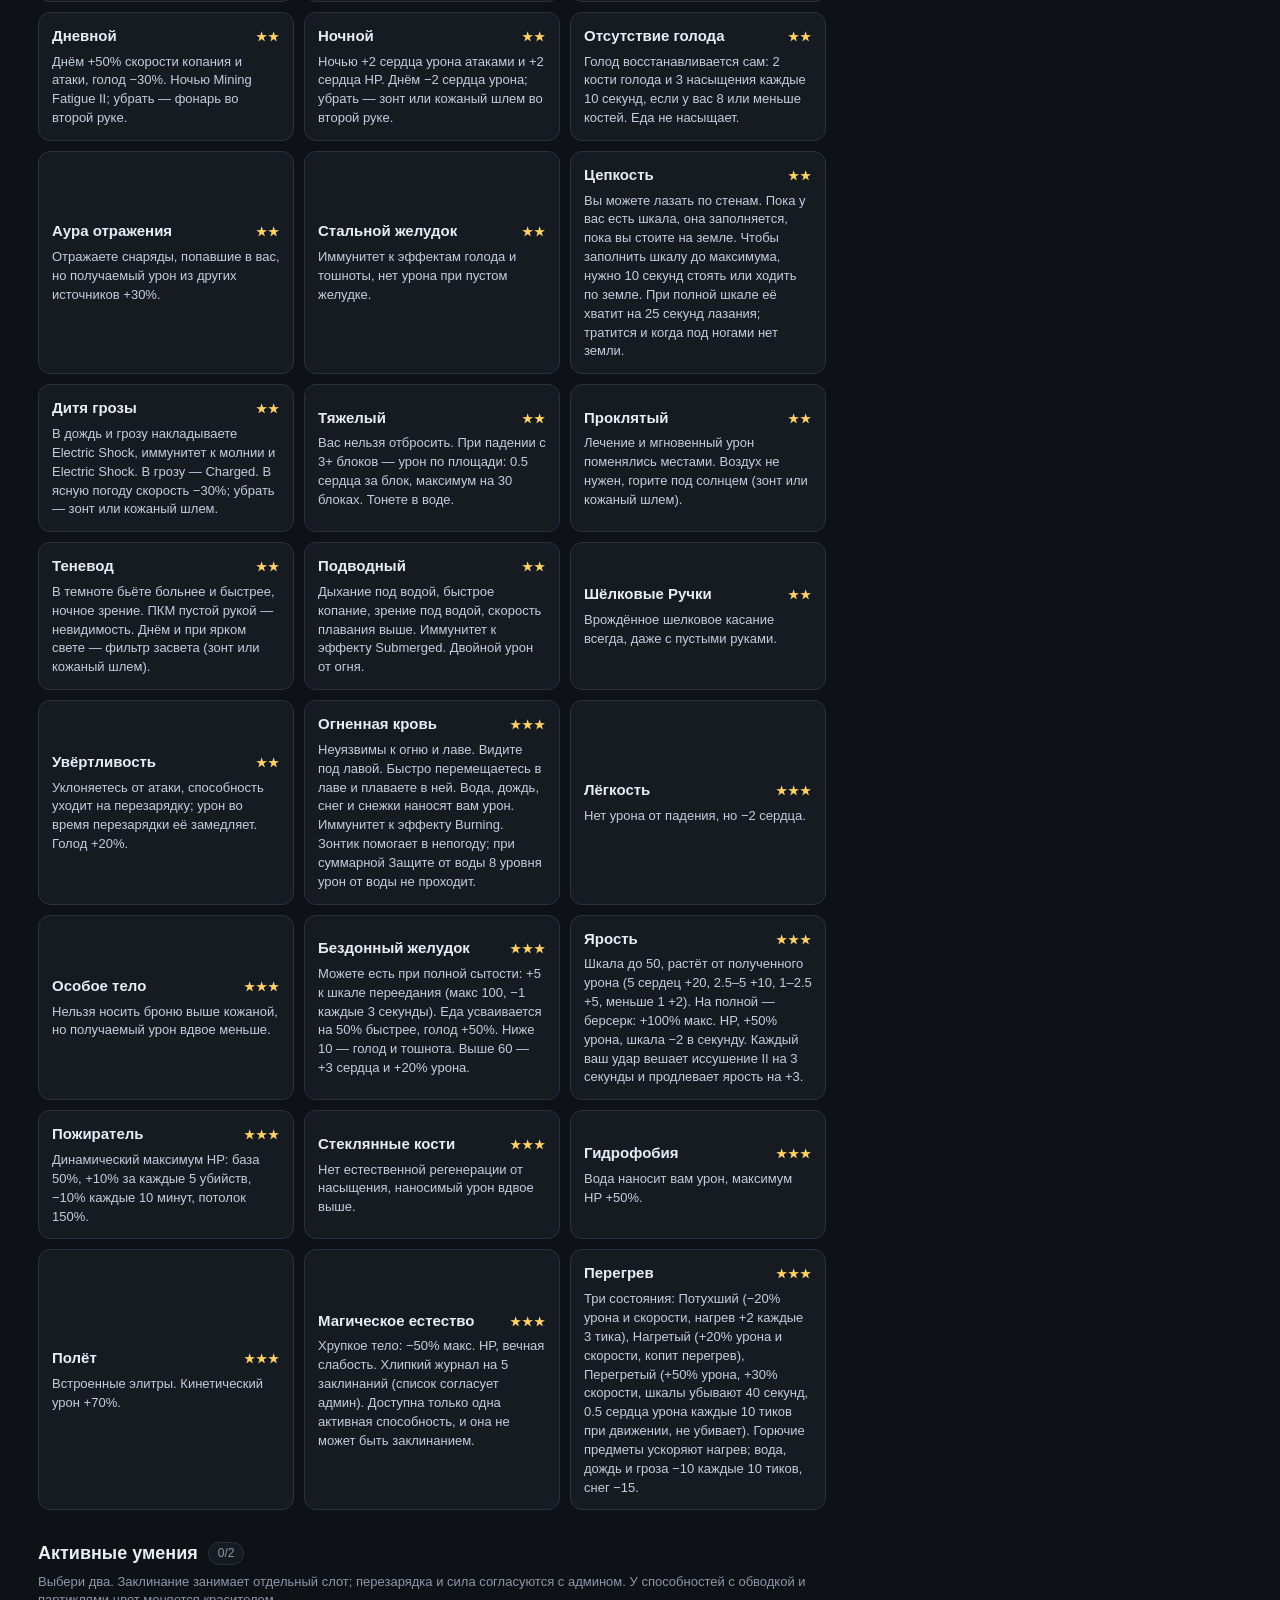
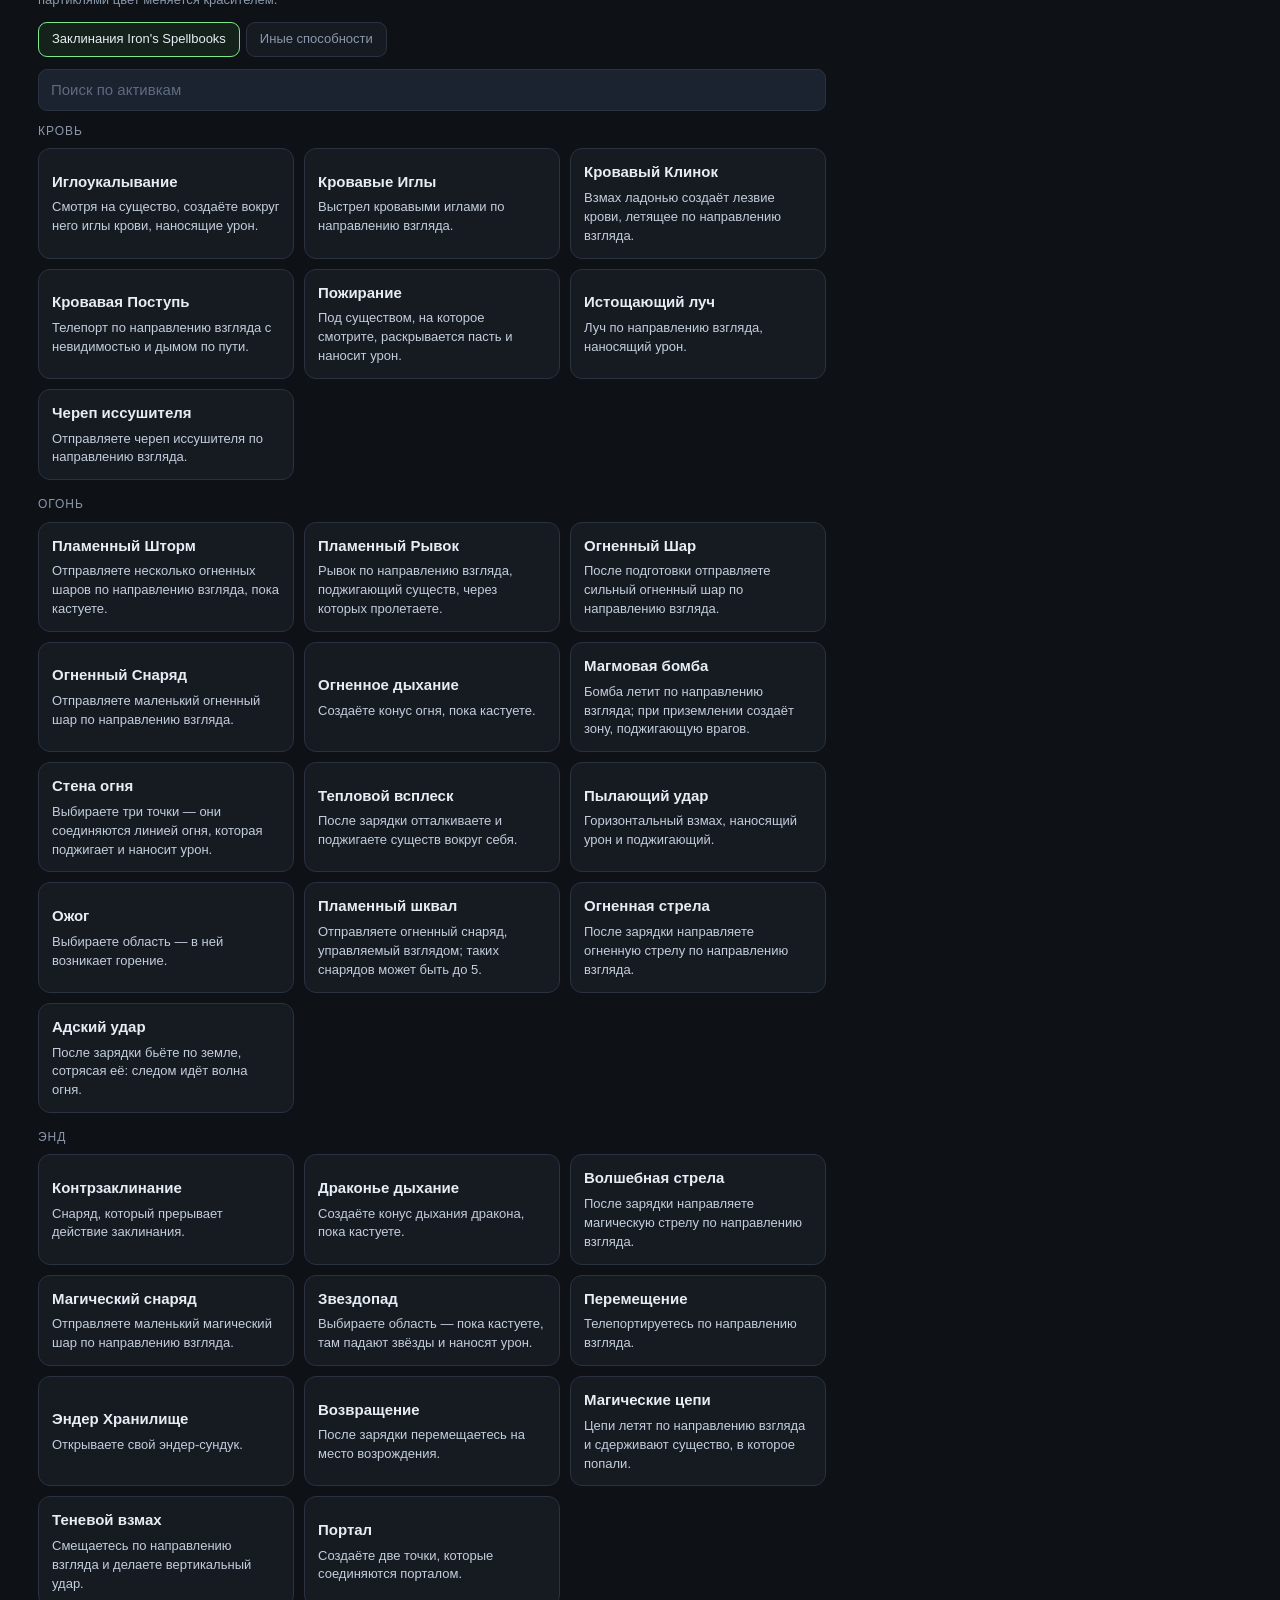
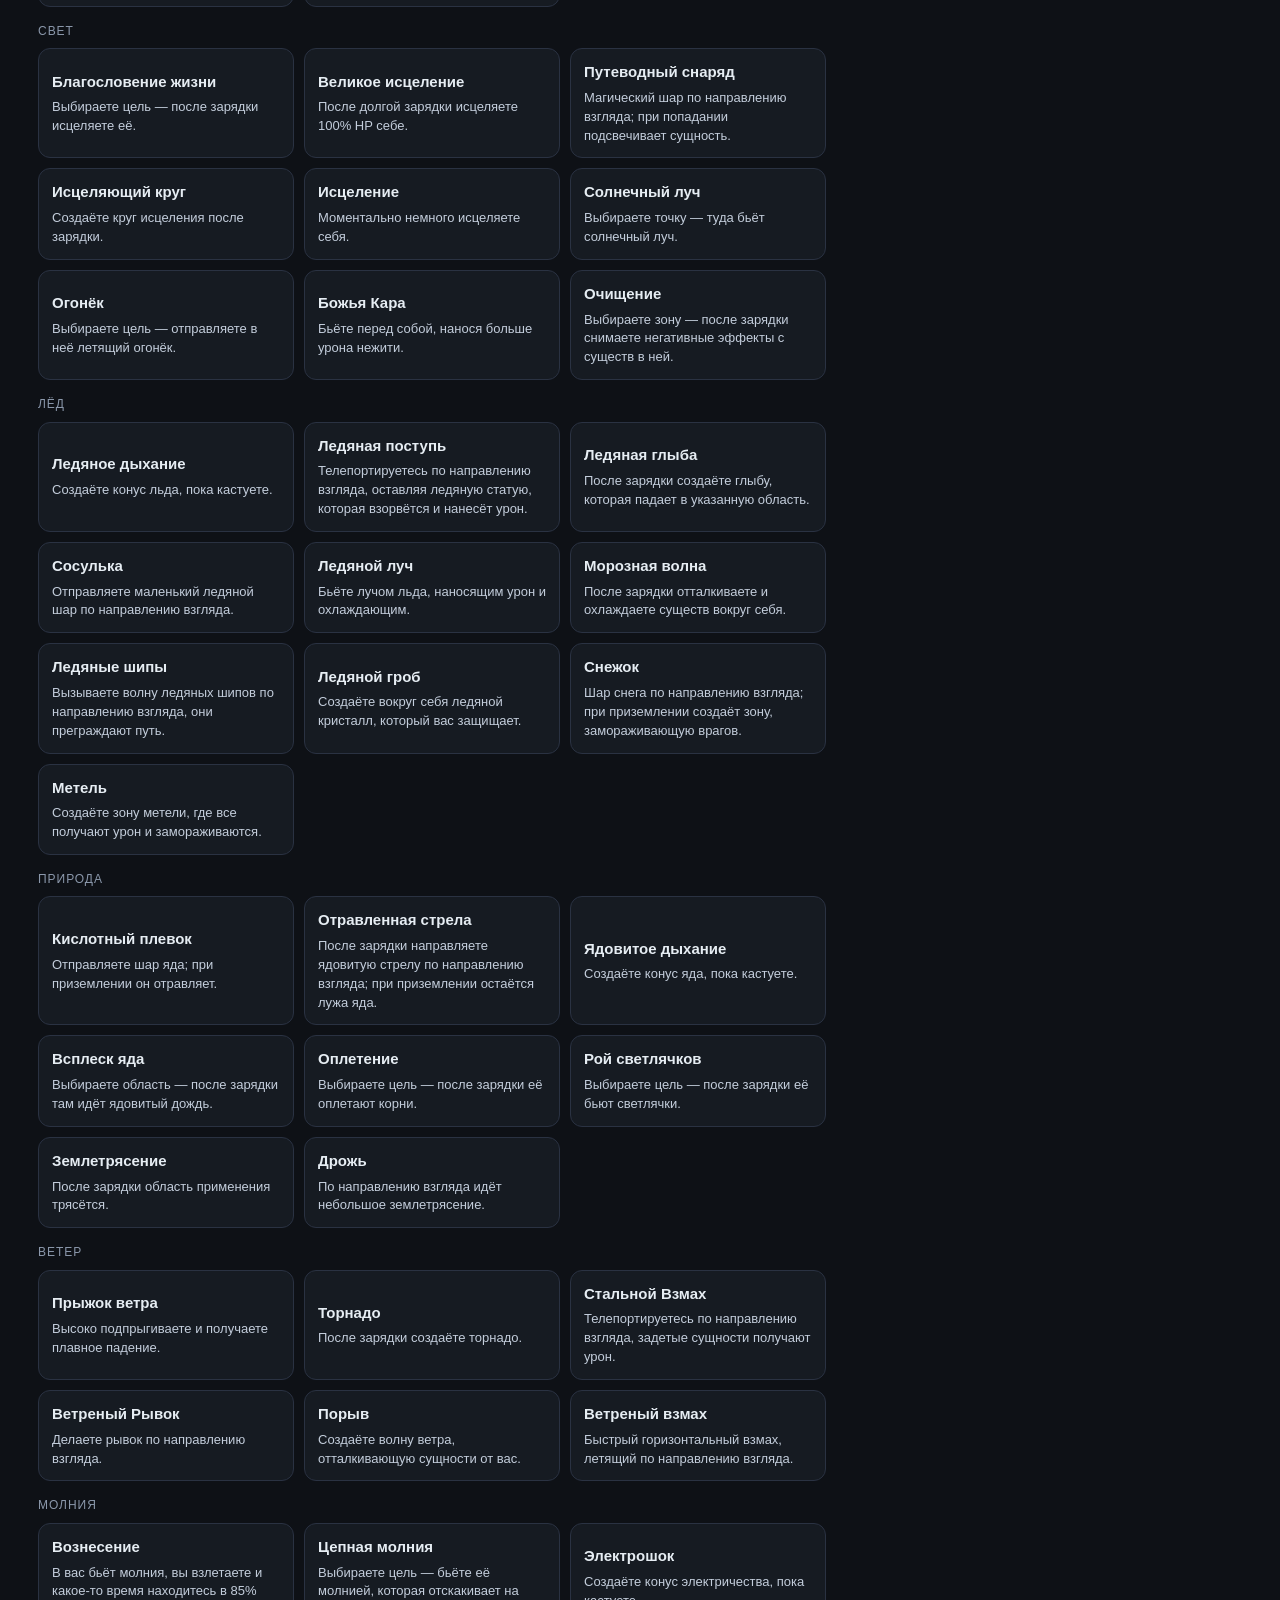
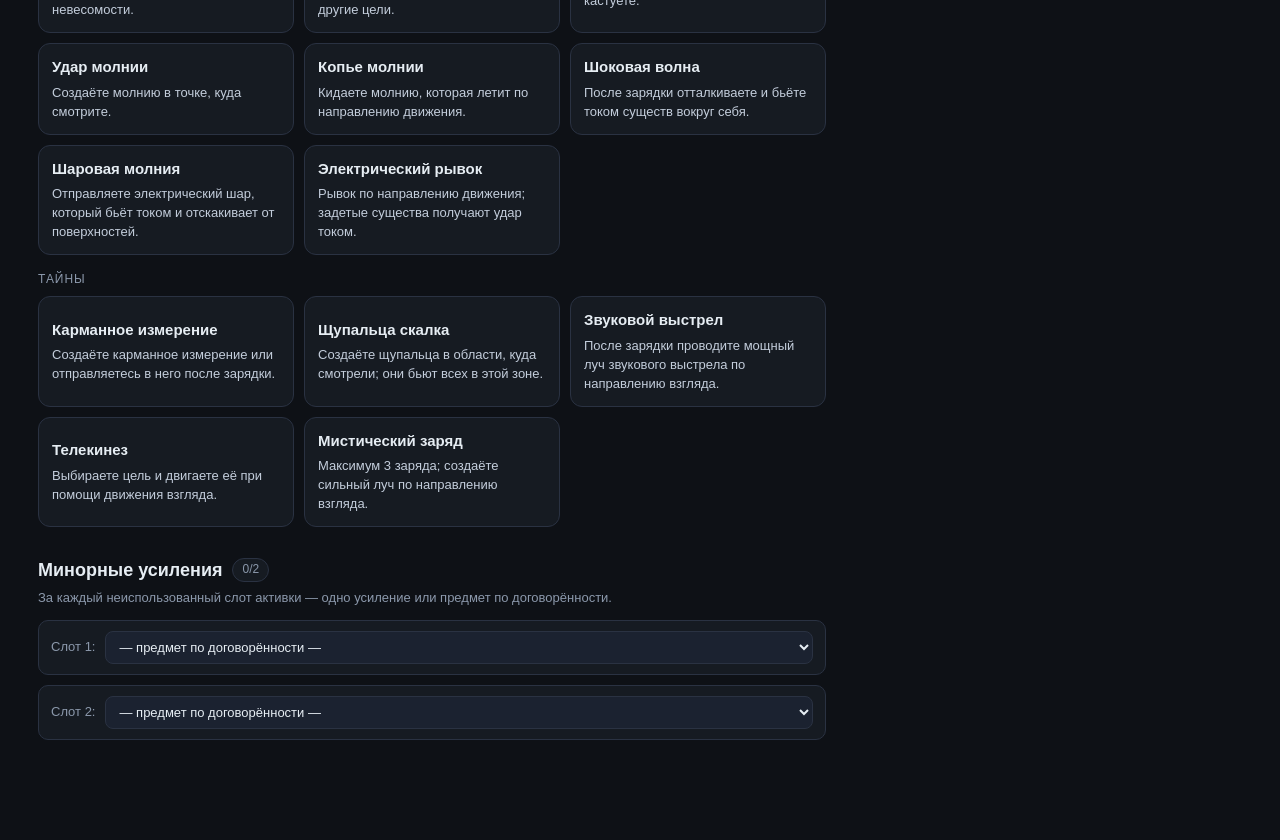
==== commit 3fb759f6: "Add files via upload" ====
--- a/builder.html
+++ b/builder.html
@@ -910,6 +910,6 @@
 load();
 update();
 </script>
-<script src="bg.js?v=5" defer></script>
+<script src="bg.js?v=6" defer></script>
 </body>
 </html>
--- a/site.css
+++ b/site.css
@@ -71,6 +71,9 @@
 .mod-filter:focus{outline:none;border-color:#3b475c}
 .mods{display:grid;grid-template-columns:repeat(auto-fit,minmax(270px,1fr));gap:12px}
 .mod{background:var(--panel);border:1px solid var(--line);border-radius:12px;padding:14px 16px}
+.mod-head{display:flex;align-items:center;gap:10px;margin:0 0 8px}
+.mod .mod-head h3{margin:0}
+.mod-icon{width:40px;height:40px;border-radius:9px;object-fit:cover;flex:none;background:#0e1116;border:1px solid var(--line)}
 .mod h3{margin:0 0 6px;font-size:16px;line-height:1.3}
 .mod p{margin:0 0 10px;color:var(--mut);font-size:14px}
 .mod .links{display:flex;gap:8px;flex-wrap:wrap}
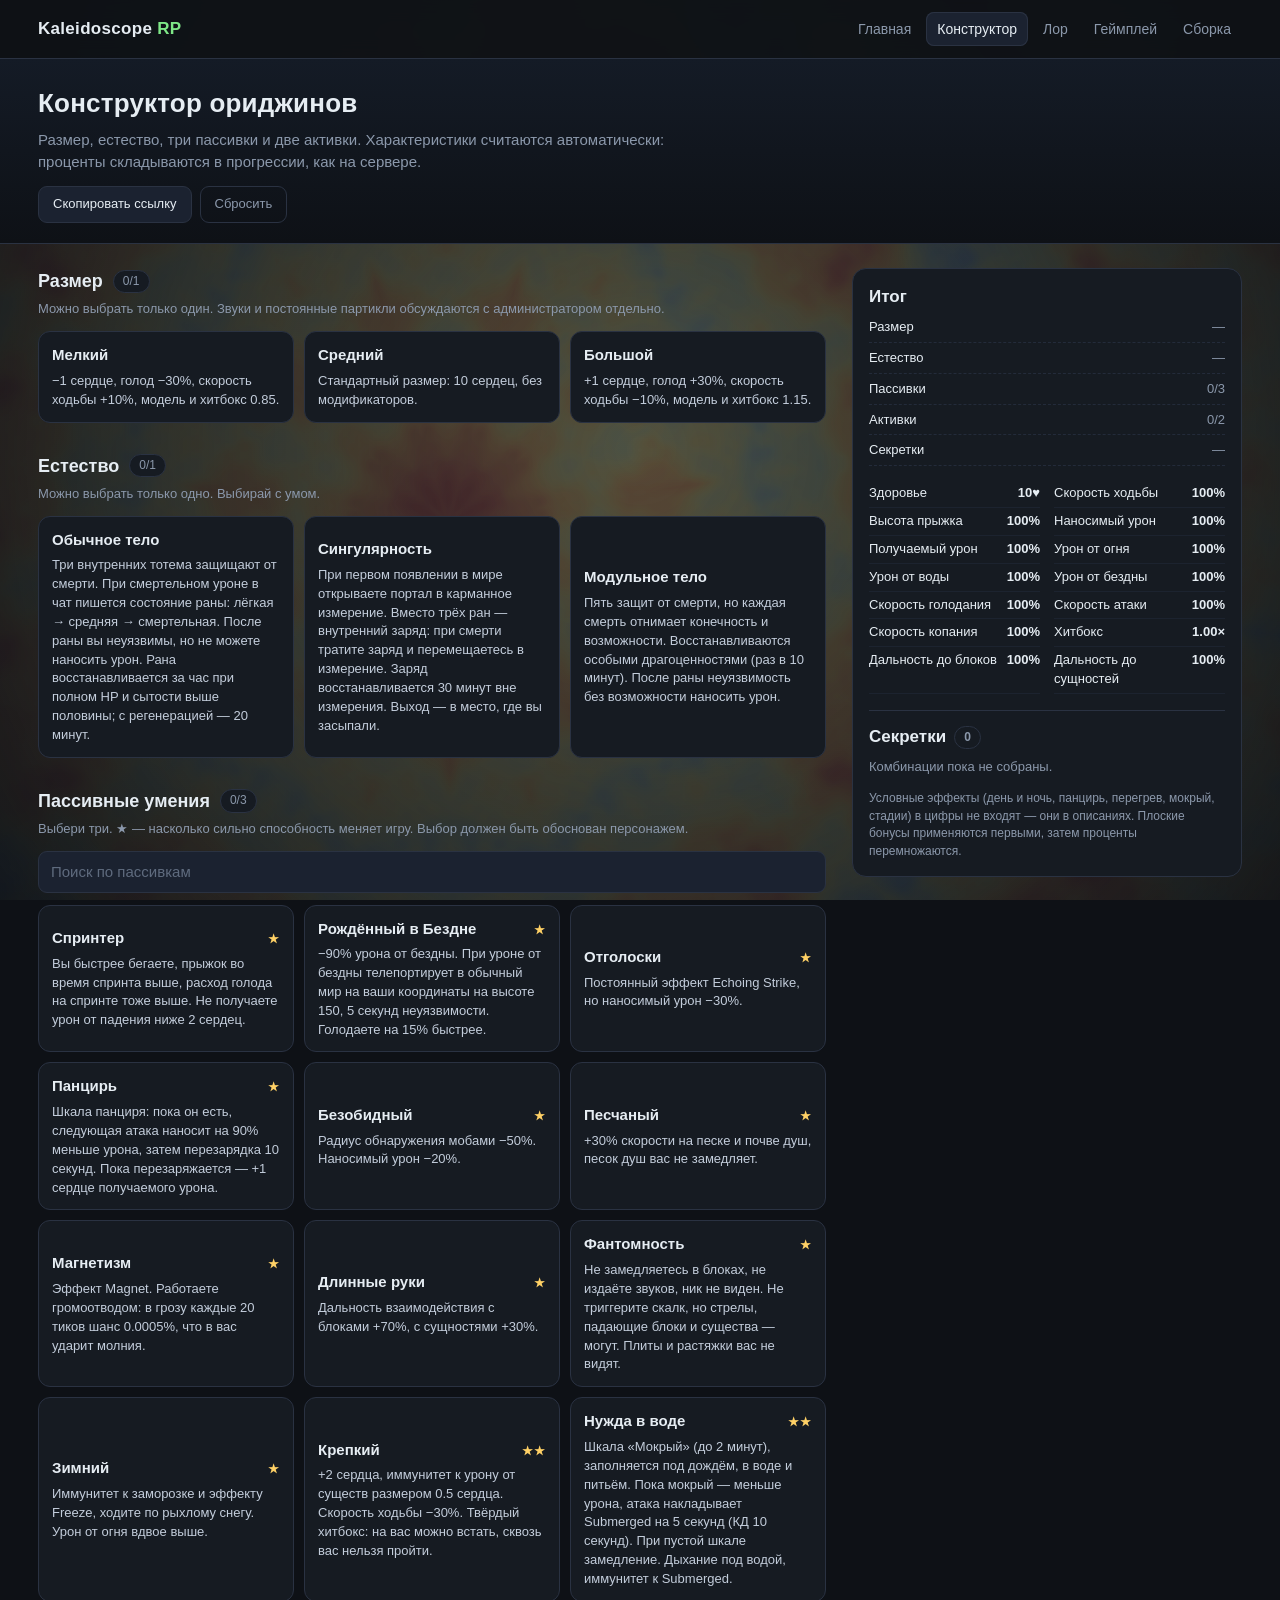
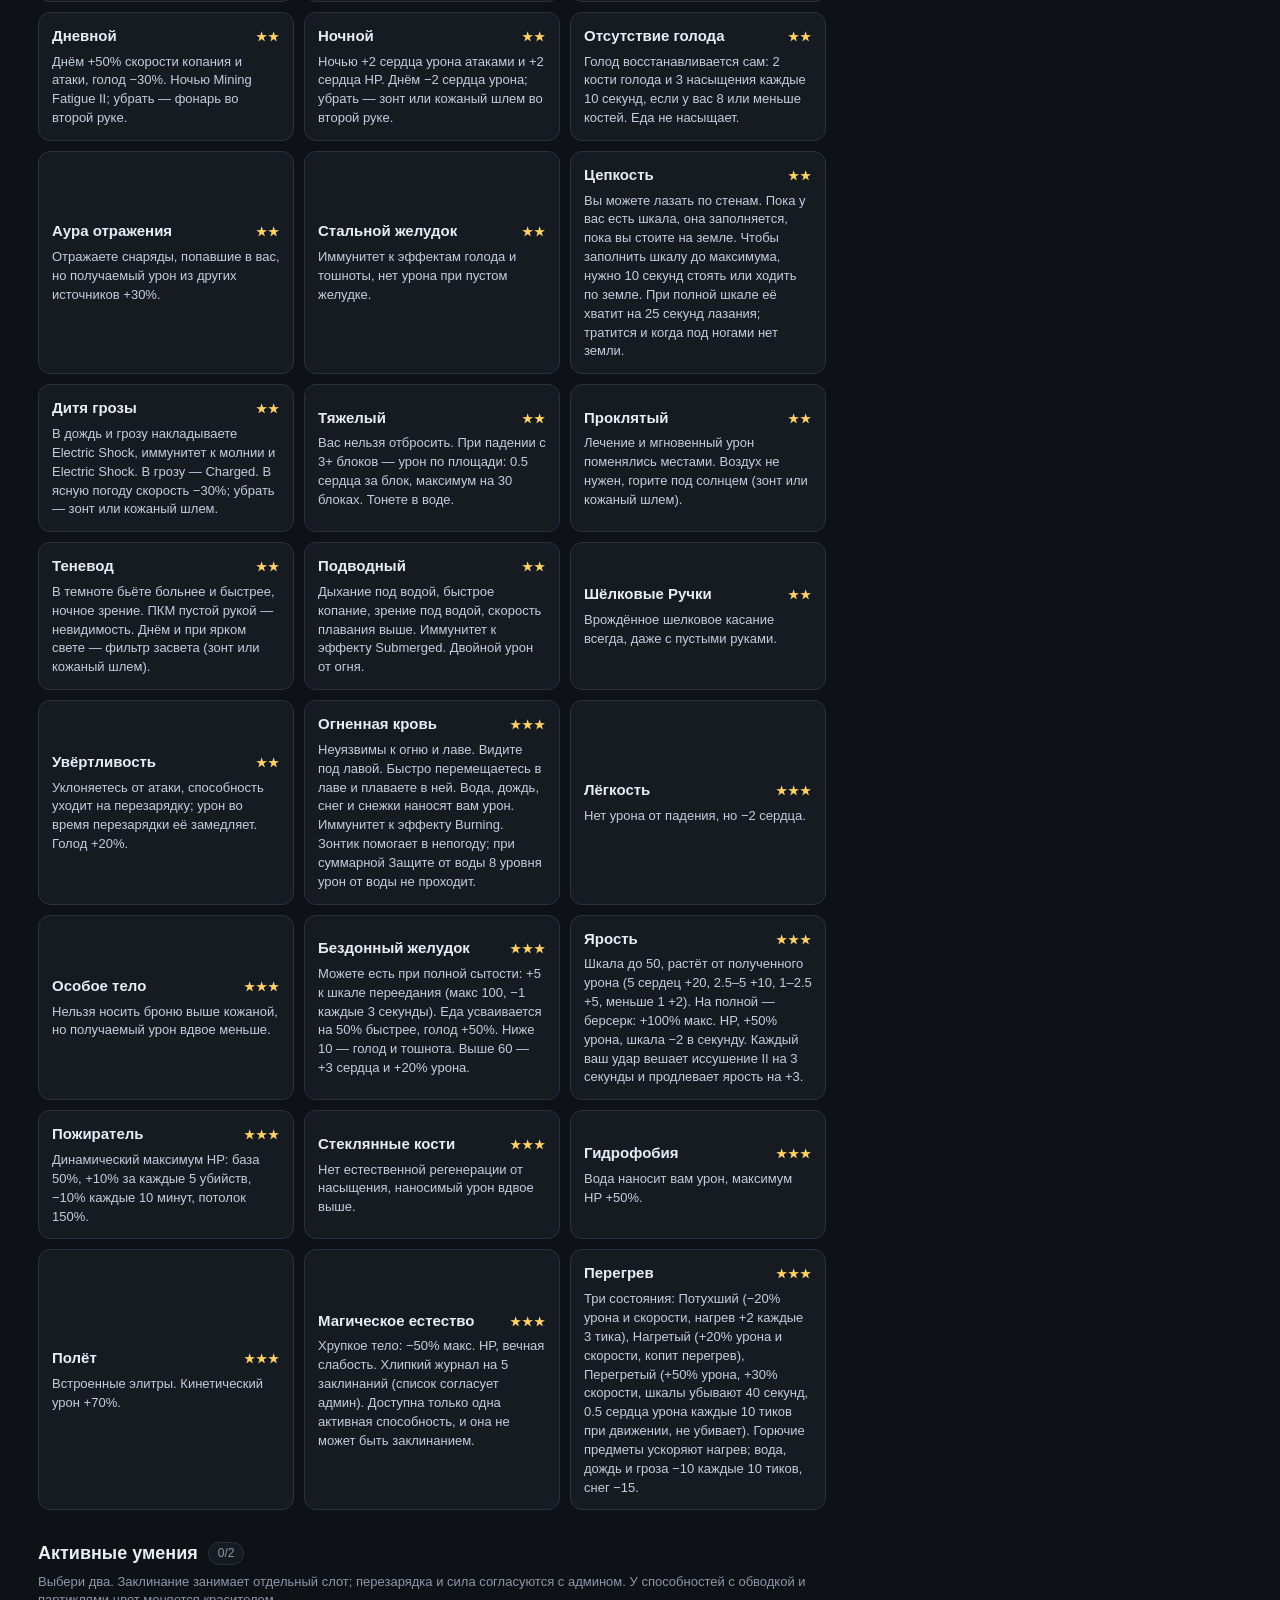
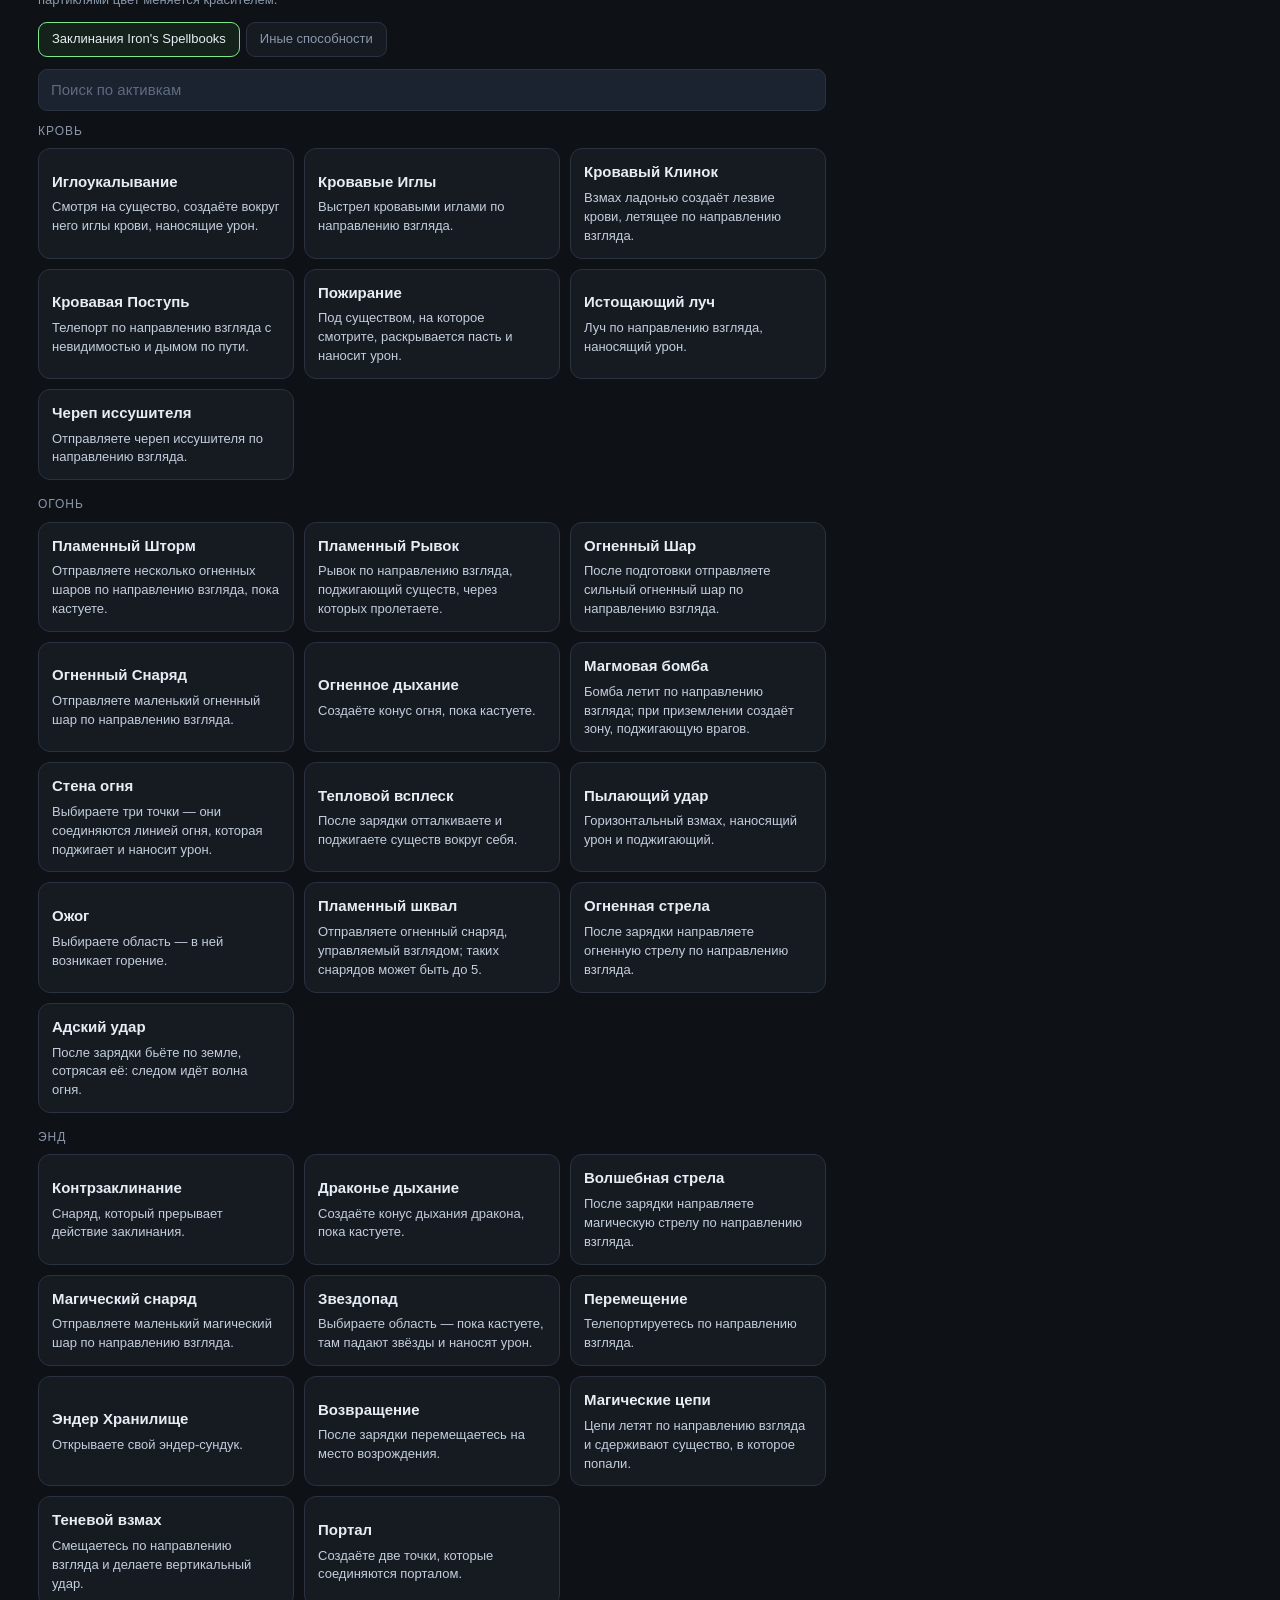
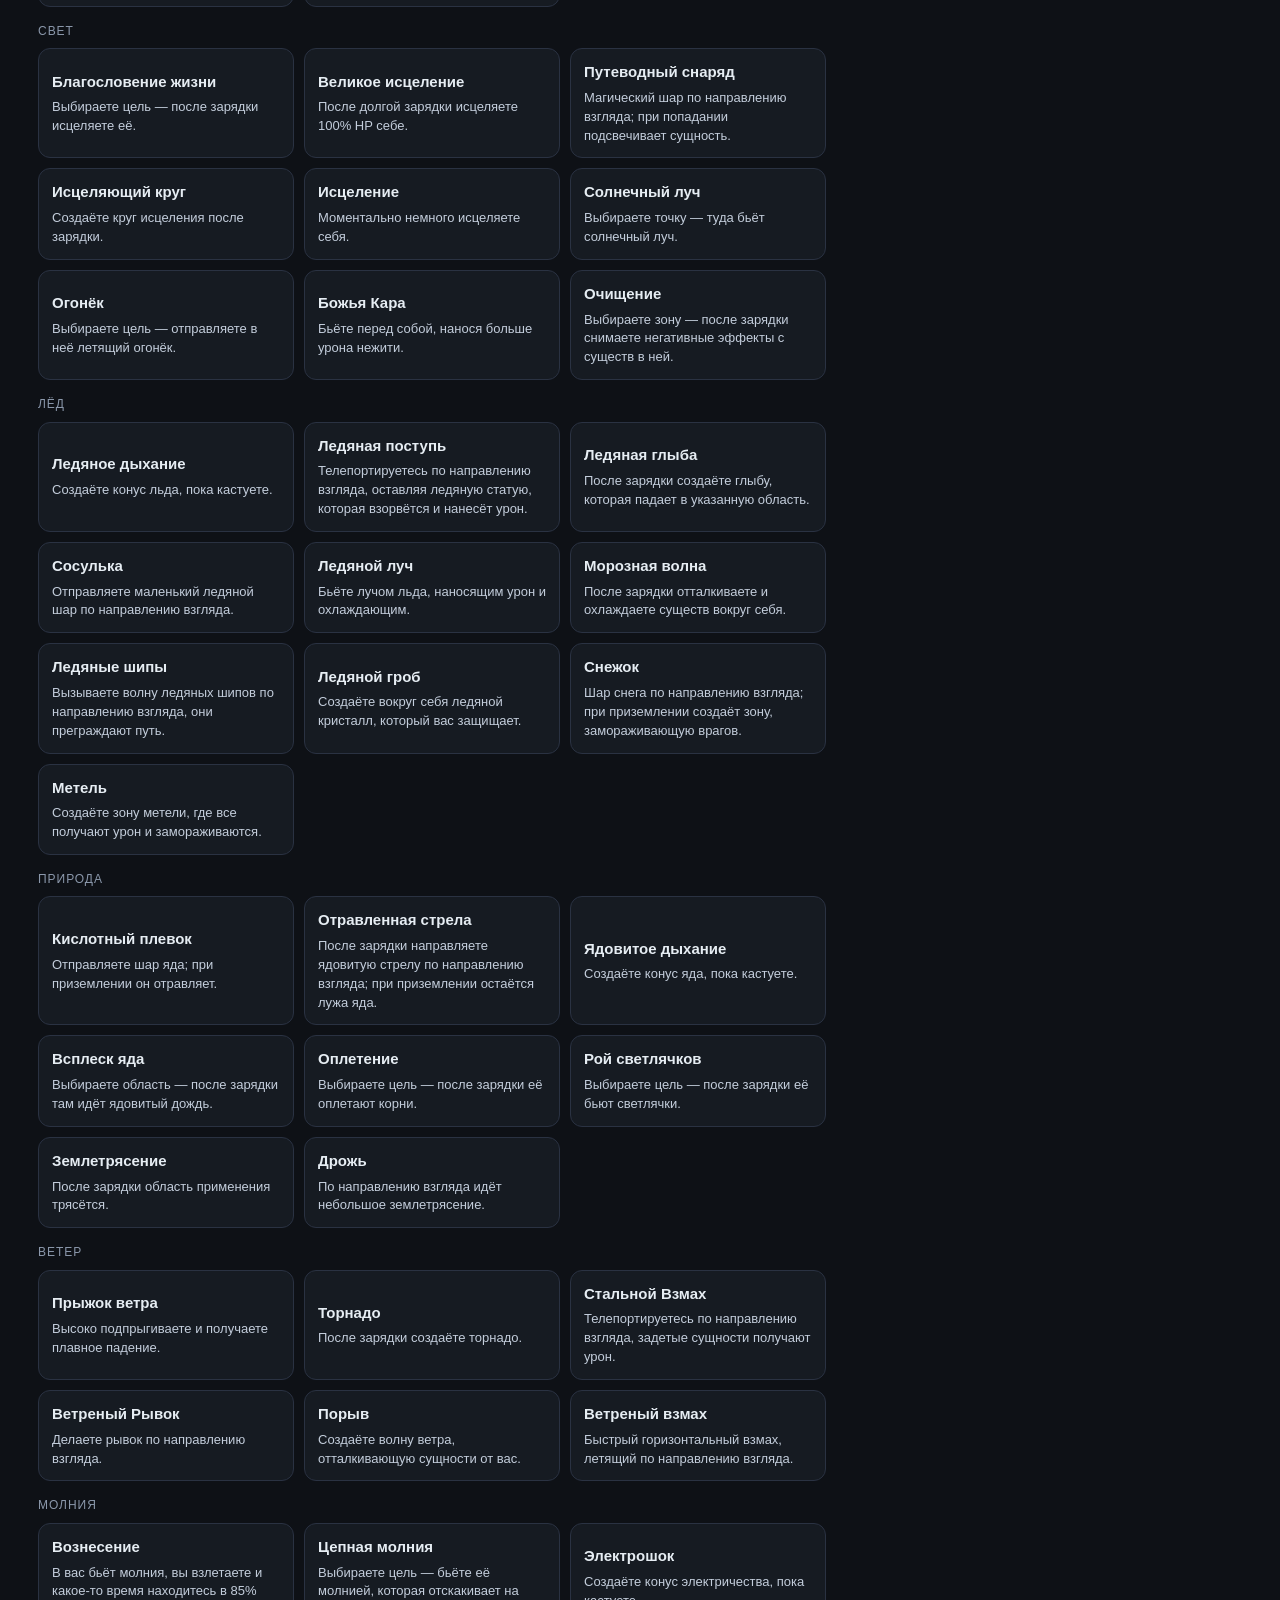
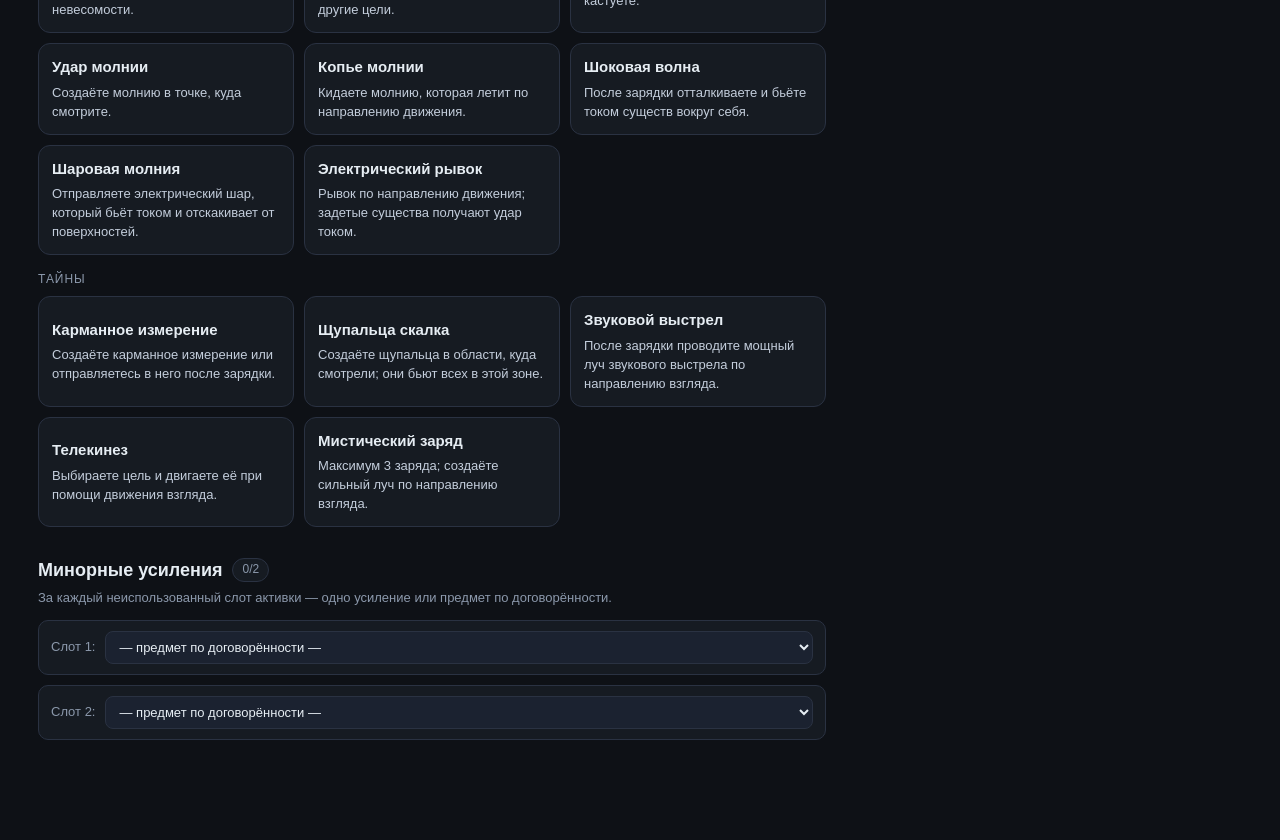
==== commit a998f7fa: "Add files via upload" ====
--- a/builder.html
+++ b/builder.html
@@ -910,6 +910,6 @@
 load();
 update();
 </script>
-<script src="bg.js?v=6" defer></script>
+<script src="bg.js?v=7" defer></script>
 </body>
 </html>
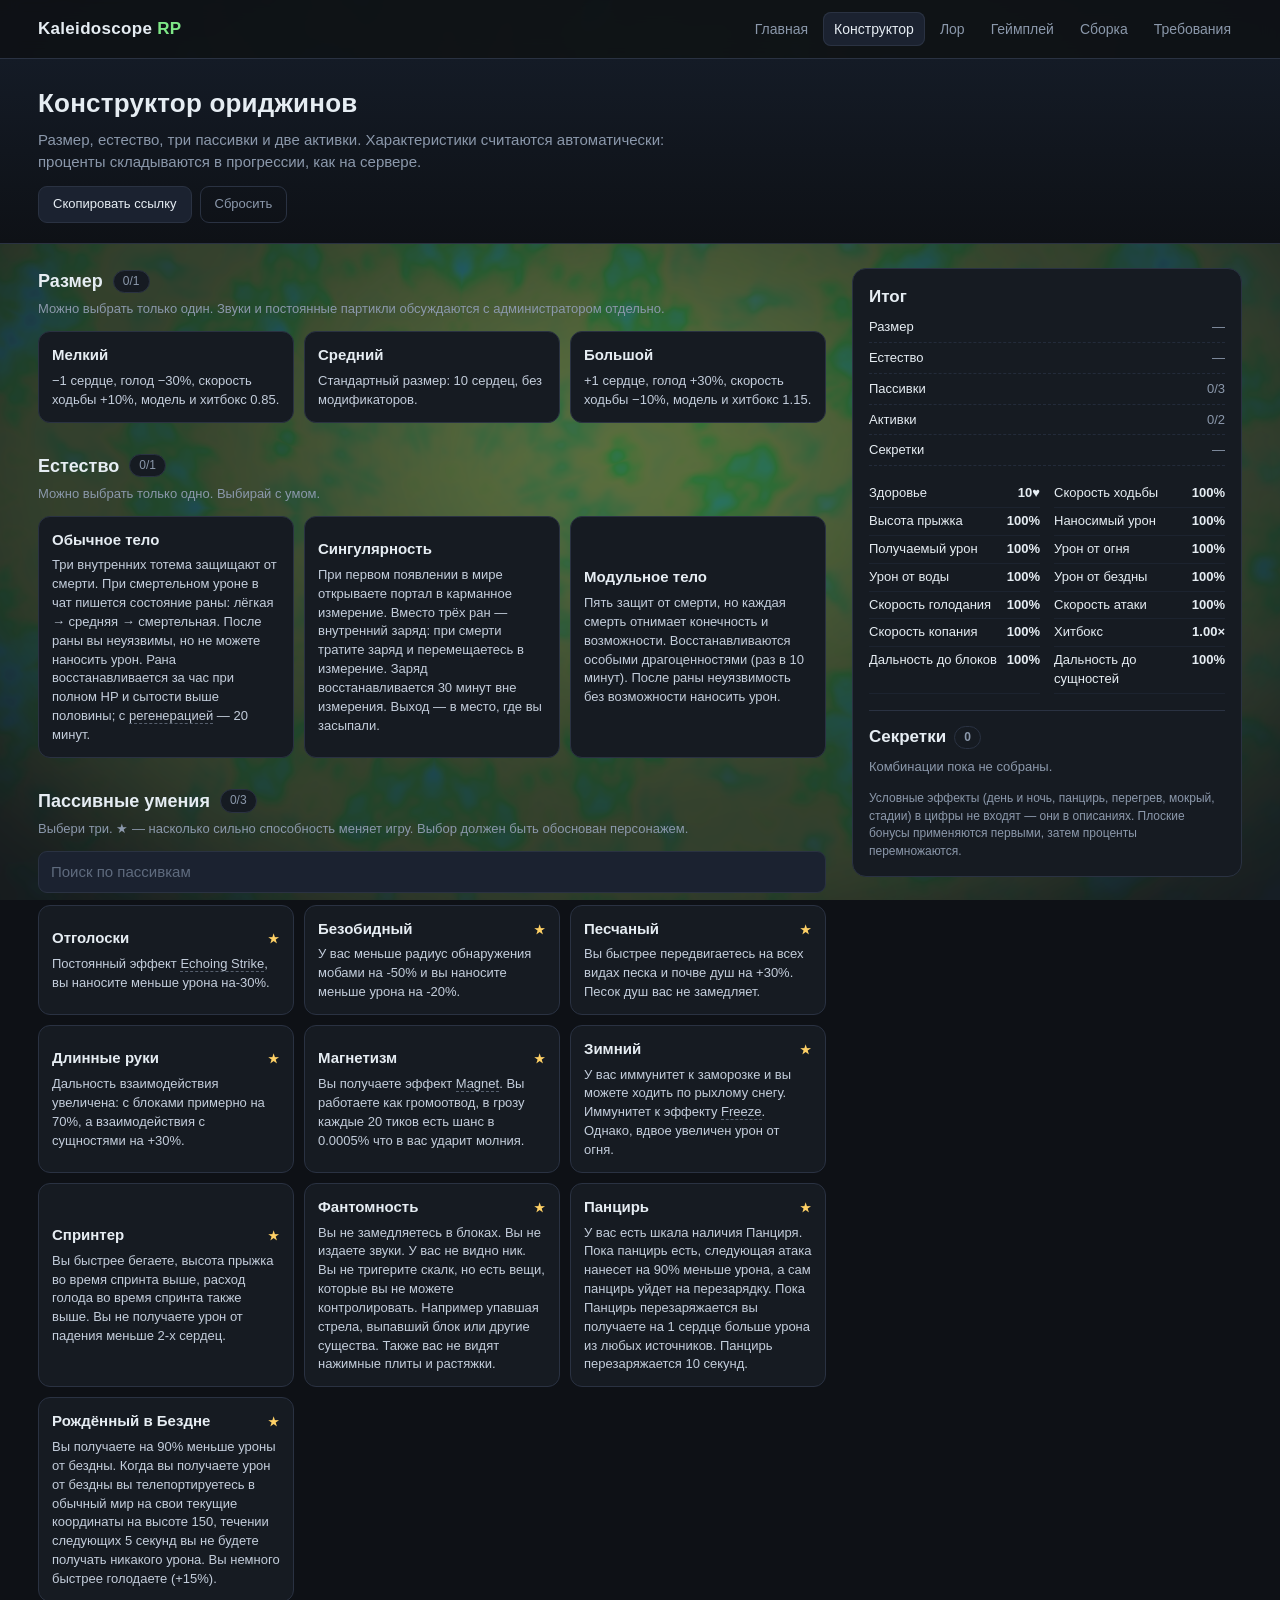
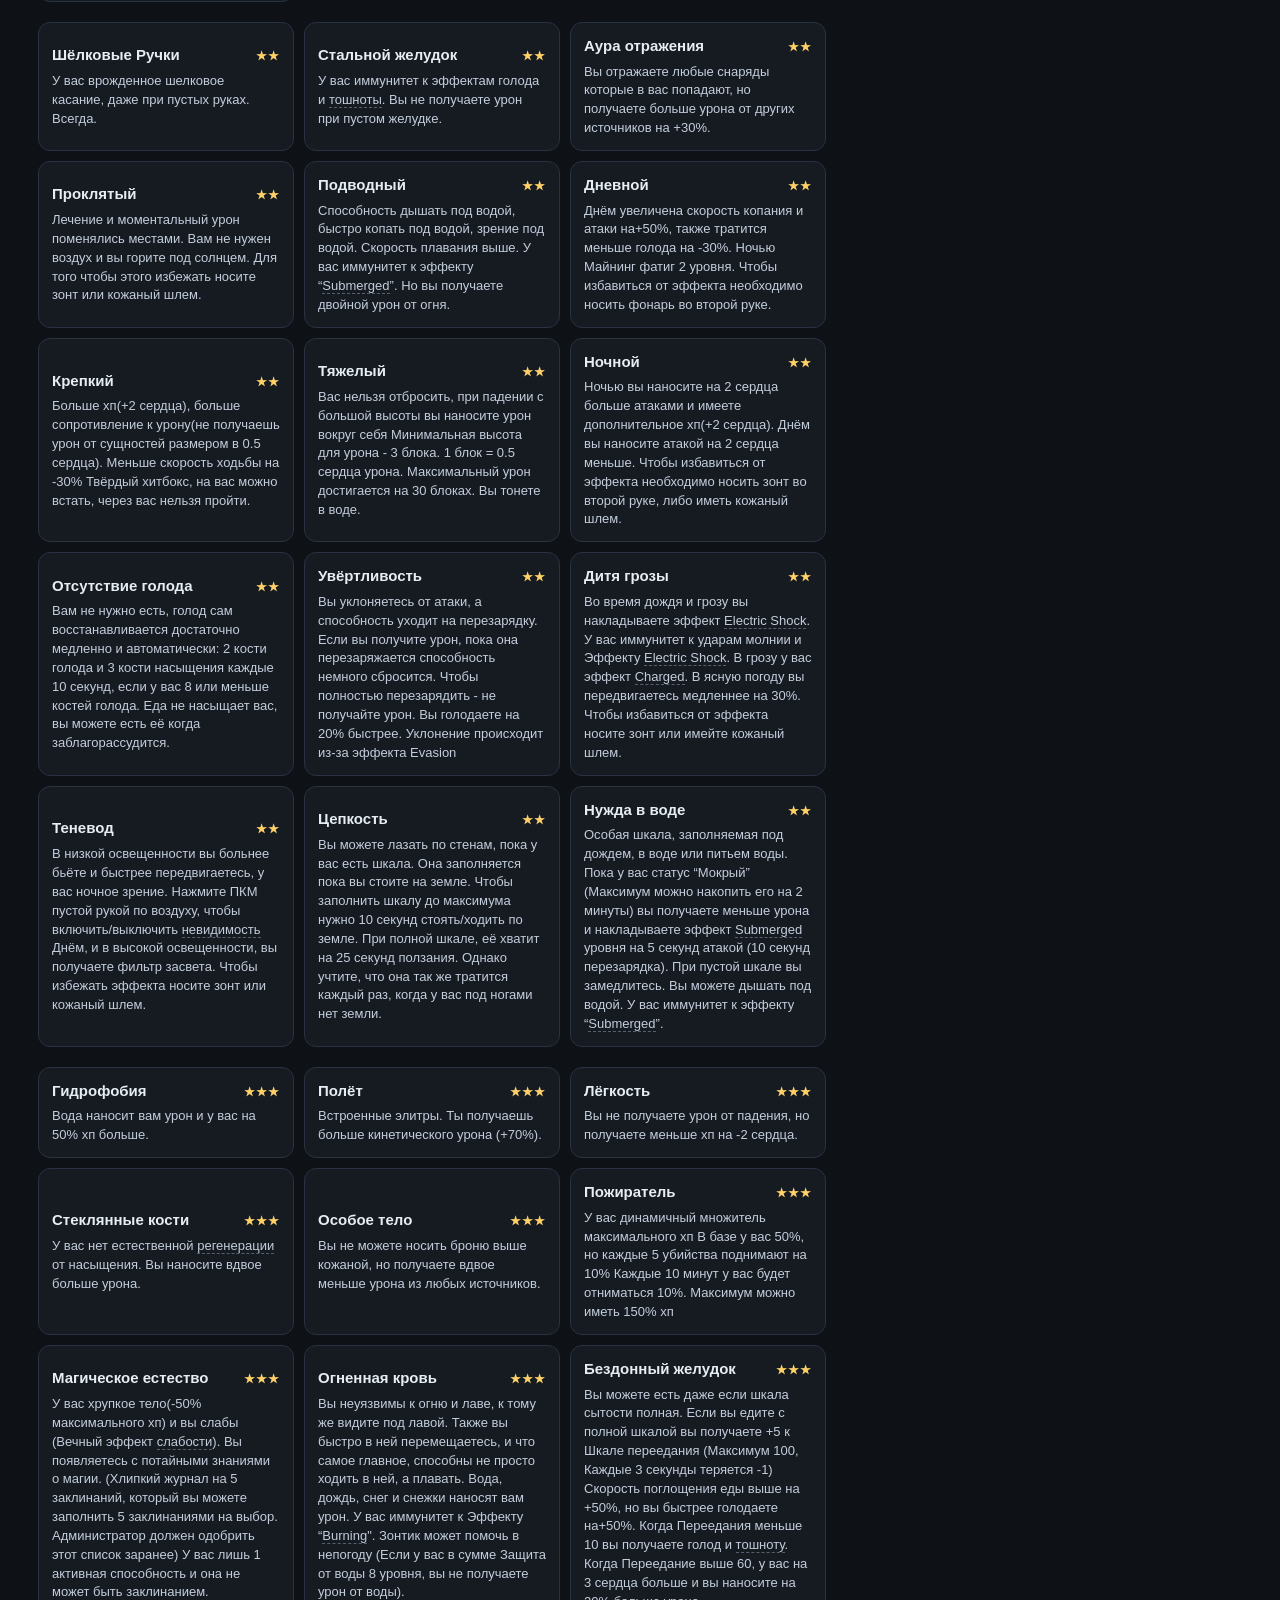
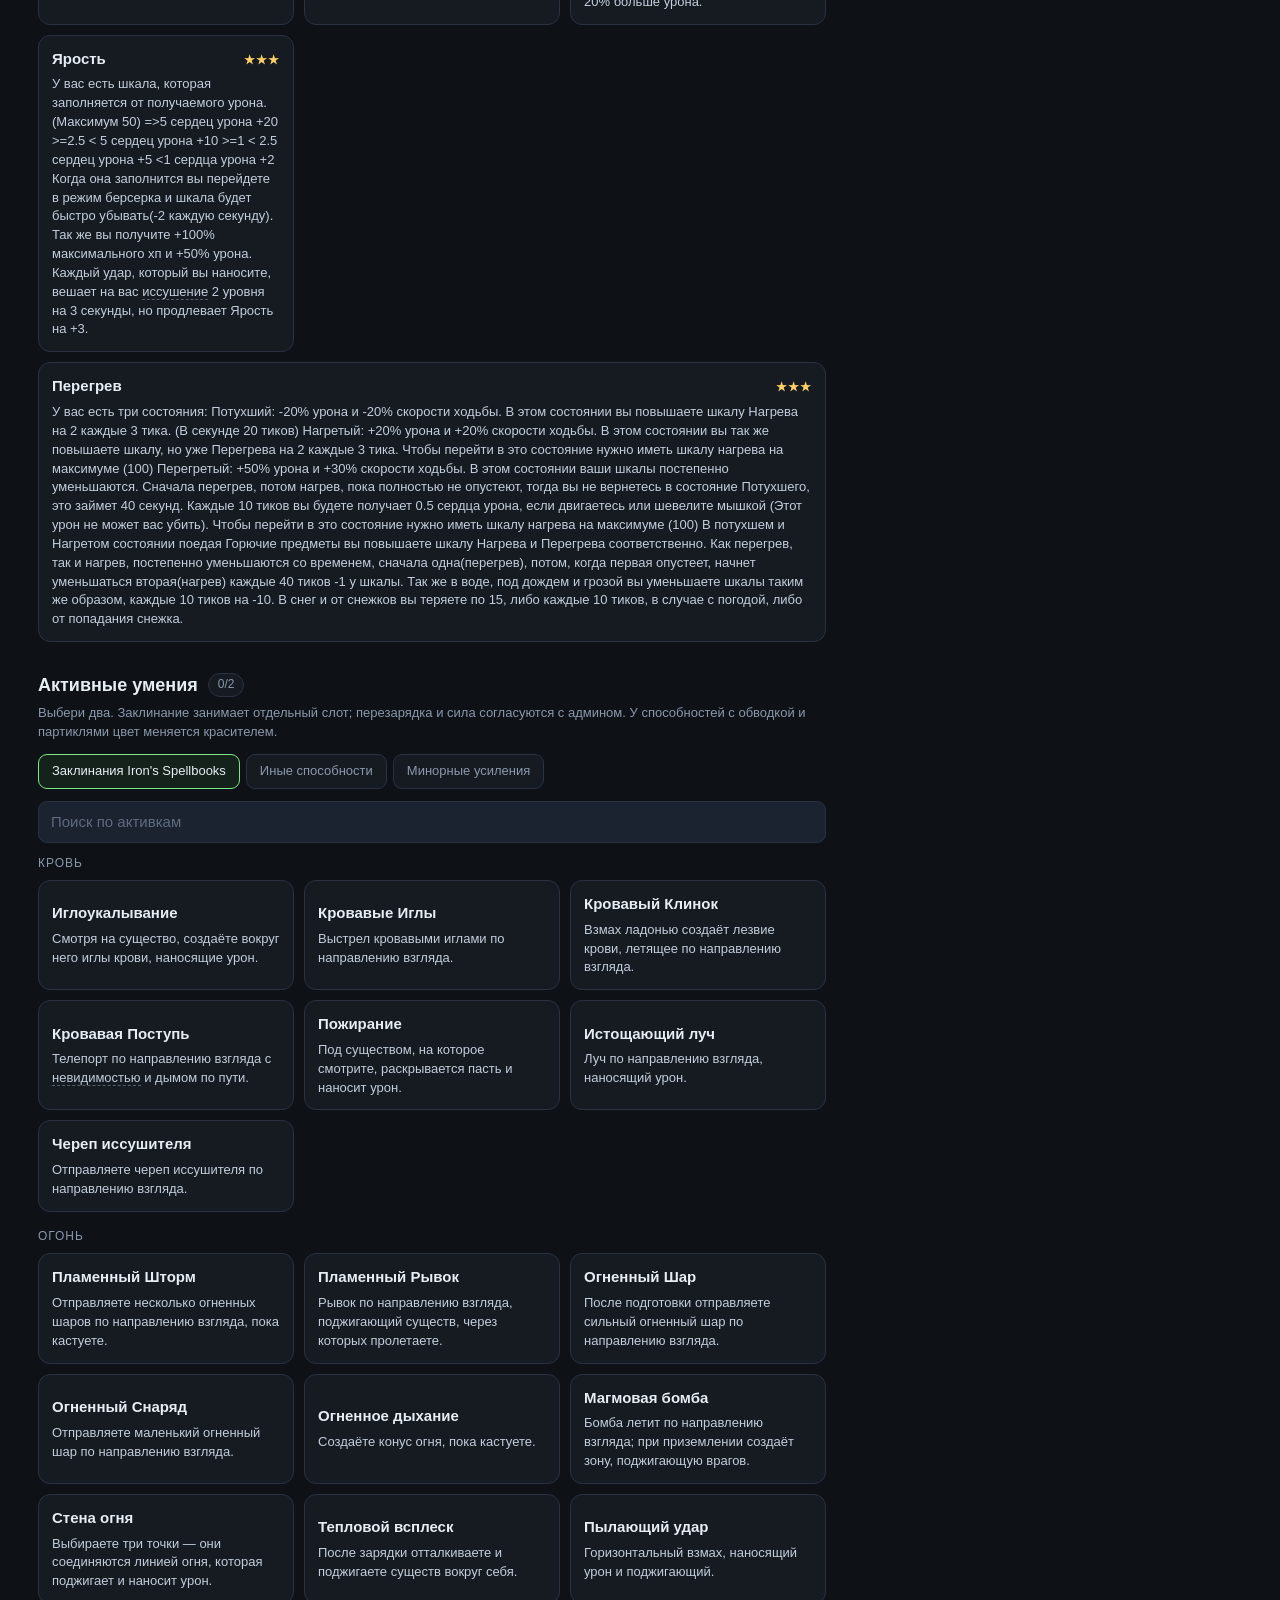
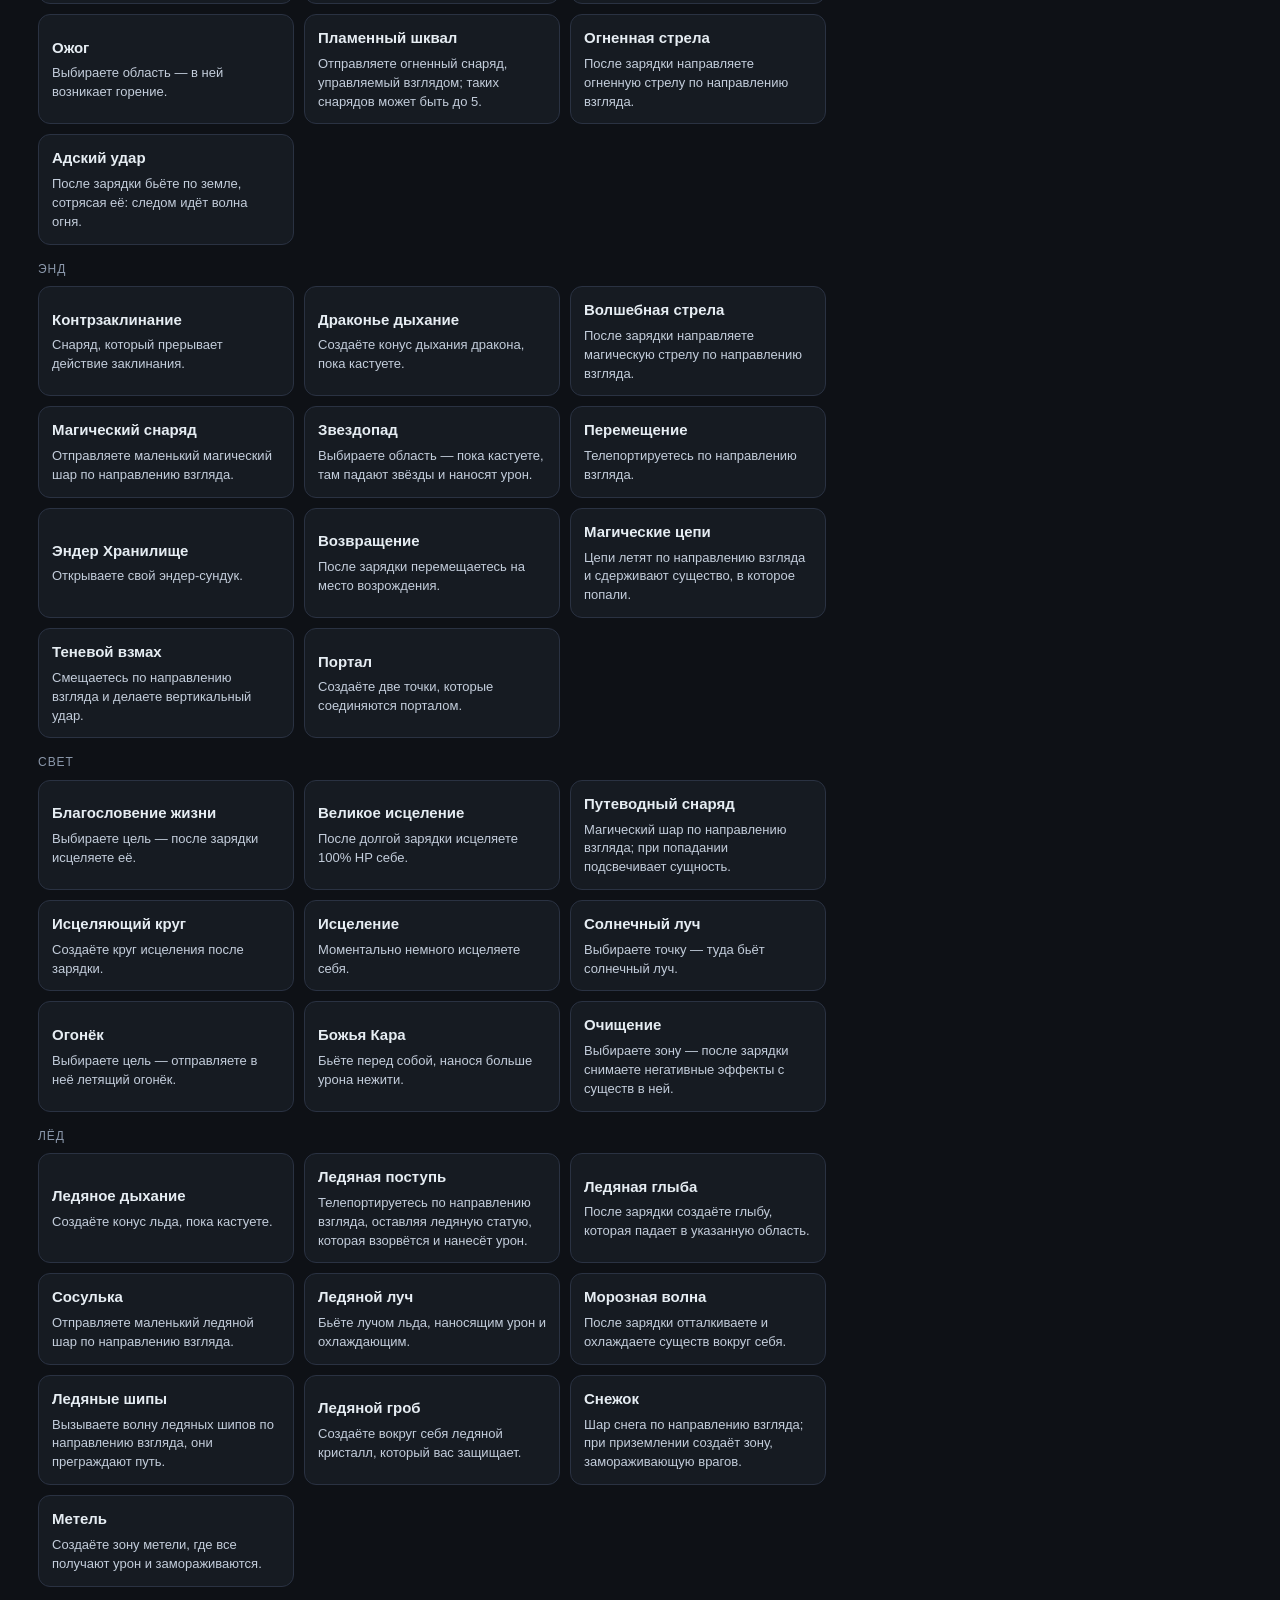
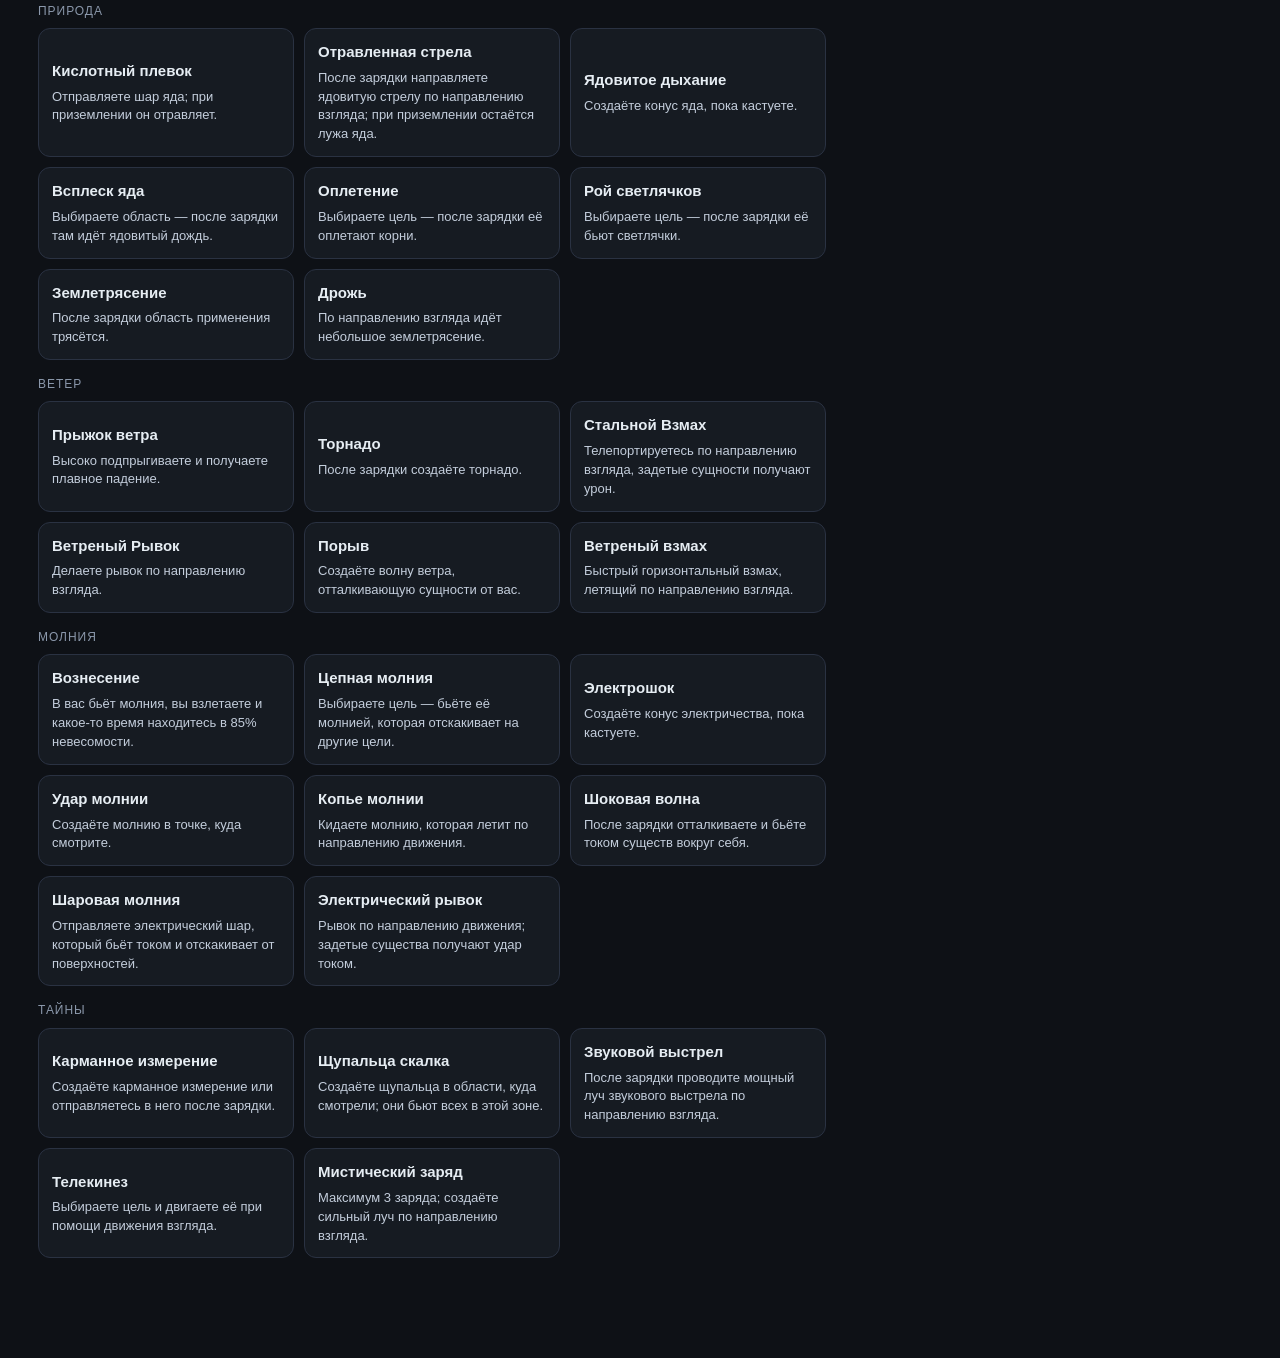
==== commit ea5977e2: "Add files via upload" ====
--- a/builder.html
+++ b/builder.html
@@ -1,4 +1,4 @@
-<!doctype html>
+﻿<!doctype html>
 <html lang="ru">
 <head>
 <meta charset="utf-8">
@@ -29,6 +29,8 @@
 .count.ok{color:var(--acc);border-color:rgba(126,231,135,.45)}
 .hint{margin:6px 0 12px;color:var(--mut);font-size:13px}
 .grid{display:grid;grid-template-columns:repeat(auto-fill,minmax(250px,1fr));gap:10px}
+.card.wide{grid-column:1/-1}
+.band-break{grid-column:1/-1;height:0}
 .card{text-align:left;appearance:none;background:var(--panel);border:1px solid var(--line);border-radius:12px;padding:12px 13px;color:inherit;font:inherit;cursor:pointer;transition:border-color .12s,transform .12s,background .12s}
 .card:hover{border-color:#3b475c;transform:translateY(-1px)}
 .card.sel{border-color:#4a86e0;background:#1a202b;box-shadow:0 0 0 1px #4a86e0 inset}
@@ -122,6 +124,7 @@
       <a href="lore.html">Лор</a>
       <a href="gameplay.html">Геймплей</a>
       <a href="mods.html">Сборка</a>
+      <a href="requirements.html">Требования</a>
     </nav>
   </div>
 </header>
@@ -164,16 +167,15 @@
       <div class="tabs">
         <button class="tab on" data-tab="spell">Заклинания Iron's Spellbooks</button>
         <button class="tab" data-tab="misc">Иные способности</button>
+        <button class="tab" data-tab="minors">Минорные усиления</button>
       </div>
       <input class="search" id="activeSearch" placeholder="Поиск по активкам">
       <div id="spellPane"></div>
       <div id="miscPane" hidden></div>
-    </section>
-
-    <section class="block">
-      <div class="block-head"><h2>Минорные усиления</h2><span class="count" id="minorCount">0/2</span></div>
-      <p class="hint">За каждый неиспользованный слот активки — одно усиление или предмет по договорённости.</p>
-      <div class="minors" id="minorSlots"></div>
+      <div id="minorPane" hidden>
+        <p class="hint">За каждый неиспользованный слот активки — одно усиление или предмет по договорённости.</p>
+        <div class="minors" id="minorSlots"></div>
+      </div>
     </section>
   </div>
 
@@ -200,8 +202,9 @@
 </div>
 
 <div class="toast" id="toast"></div>
-
-<script src="data.js"></script>
+<div id="fx-tip" class="fx-tip" hidden></div>
+
+<script src="data.js?v=5"></script>
 <script>
 const $ = s => document.querySelector(s);
 const byName = (list, name) => list.find(x => x.name === name);
@@ -280,7 +283,7 @@
   }
   const minors = q.get('minors');
   if (minors) {
-    next.minors = minors.split(',').map(s => MINORS.some(m => m.id === s) ? s : null).slice(0, 2);
+    next.minors = minors.split(',').map(s => (s === 'item' || MINORS.some(m => m.id === s)) ? s : null).slice(0, 2);
     found = true;
   }
   return found ? next : null;
@@ -304,6 +307,8 @@
   return out;
 }
 const maxAct = () => rules().maxActives;
+const slotCap = () => { const r = rules(); return r.noActives ? (r.maxMinors ?? r.maxActives) : r.maxActives; };
+const usedSlots = () => state.actives.length + state.minors.slice(0, freeMinors()).filter(Boolean).length;
 const freeMinors = () => { const r = rules(); return Math.max(0, (r.maxMinors ?? r.maxActives) - state.actives.length); };
 const isSecretMatched = secret => secret.combo.every(c =>
   c.type === 'size' ? state.size === c.name :
@@ -383,10 +388,10 @@
   toast.timer = setTimeout(() => t.classList.remove('on'), 2400);
 }
 
-function makeCard({ title, sub, desc, lines, struck, tone, grad, img, sel, off, onClick }) {
+function makeCard({ title, sub, desc, lines, struck, tone, grad, img, sel, off, wide, onClick }) {
   const b = document.createElement('button');
   b.type = 'button';
-  b.className = 'card' + (sel ? ' sel' : '') + (off ? ' off' : '') + (tone ? ' sec-' + tone : '') + (grad ? ' sec-multi' : '');
+  b.className = 'card' + (sel ? ' sel' : '') + (off ? ' off' : '') + (tone ? ' sec-' + tone : '') + (grad ? ' sec-multi' : '') + (wide ? ' wide' : '');
   if (grad) {
     const first = grad.split(',')[0].trim();
     b.style.setProperty('--g', 'linear-gradient(135deg, ' + grad + ', ' + first + ')');
@@ -509,19 +514,24 @@
   g.textContent = '';
   PASSIVES
     .filter(p => !q || p.name.toLowerCase().includes(q) || textOf(p).toLowerCase().includes(q))
-    .forEach(p => {
+    .sort((a, b) => a.stars - b.stars || (a.wide ? 1 : 0) - (b.wide ? 1 : 0) || textOf(a).length - textOf(b).length)
+    .forEach((p, i, arr) => {
+      if (i && arr[i - 1].stars !== p.stars) {
+        const br = document.createElement('div');
+        br.className = 'band-break';
+        g.append(br);
+      }
       const mark = secretMark(p.name);
       let desc = p.desc, lines = p.lines;
       if (mark) {
         if (mark.whole) { desc = 'Нейтрализовано'; lines = null; }
-        else if (lines) lines = lines.filter(l => !mark.struck.has(l.id));
       }
       g.append(makeCard({
         title: p.name + (mark ? ' (' + mark.names + ')' : ''),
         sub: '★'.repeat(p.stars), desc, lines, struck: mark?.struck, img: p.gif,
         tone: mark && !mark.multi ? mark.stars : null,
         grad: mark?.multi ? mark.colors.join(', ') : null,
-        sel: state.passives.includes(p.name),
+        sel: state.passives.includes(p.name), wide: !!p.wide,
         onClick: () => togglePassive(p)
       }));
     });
@@ -594,8 +604,8 @@
   }
 
   const c = $('#activeCount');
-  c.textContent = state.actives.length + '/' + maxAct();
-  c.classList.toggle('ok', state.actives.length === maxAct());
+  c.textContent = usedSlots() + '/' + slotCap();
+  c.classList.toggle('ok', usedSlots() === slotCap());
 }
 
 function toggleActive(name) {
@@ -622,7 +632,7 @@
     const sel = document.createElement('select');
     const none = document.createElement('option');
     none.value = '';
-    none.textContent = '— предмет по договорённости —';
+    none.textContent = '—';
     sel.append(none);
     MINORS.forEach(m => {
       const o = document.createElement('option');
@@ -630,6 +640,10 @@
       o.textContent = m.name;
       sel.append(o);
     });
+    const item = document.createElement('option');
+    item.value = 'item';
+    item.textContent = 'Предмет по договорённости';
+    sel.append(item);
     sel.value = state.minors[i] || '';
     sel.addEventListener('change', () => { state.minors[i] = sel.value || null; update(); });
     row.append(label, sel);
@@ -641,8 +655,6 @@
     p.textContent = 'Все слоты активных способностей заняты — минорные усиления недоступны.';
     box.append(p);
   }
-  const filled = state.minors.slice(0, free).filter(Boolean).length;
-  $('#minorCount').textContent = free ? filled + '/' + free : '0/0';
 }
 
 function calc() {
@@ -712,7 +724,7 @@
     ['Размер', state.size || '—', !!state.size],
     ['Естество', state.nature || '—', !!state.nature],
     ['Пассивки', state.passives.length + '/3', state.passives.length === 3],
-    ['Активки', state.actives.length + '/' + maxAct(), state.actives.length === maxAct()],
+    ['Активки', usedSlots() + '/' + slotCap(), usedSlots() === slotCap()],
     ['Секретки', secrets.length ? String(secrets.length) : '—', secrets.length > 0]
   ];
   rows.forEach(([label, val, ok]) => {
@@ -866,7 +878,7 @@
   if (r.noSpells) state.actives = state.actives.filter(a => KIND[a] !== 'spell');
   if (r.maxActives) state.actives = state.actives.slice(0, r.maxActives);
   if (n?.stages && !n.stages.some(s => s.n === state.stage)) state.stage = n.stages[0].n;
-  state.minors = state.minors.map(v => MINORS.some(m => m.id === v) ? v : null).slice(0, 2);
+  state.minors = state.minors.map(v => (v === 'item' || MINORS.some(m => m.id === v)) ? v : null).slice(0, 2);
 }
 
 function load() {
@@ -884,8 +896,11 @@
 document.querySelectorAll('.tab').forEach(tab => {
   tab.addEventListener('click', () => {
     document.querySelectorAll('.tab').forEach(t => t.classList.toggle('on', t === tab));
-    $('#spellPane').hidden = tab.dataset.tab !== 'spell';
-    $('#miscPane').hidden = tab.dataset.tab !== 'misc';
+    const key = tab.dataset.tab;
+    $('#spellPane').hidden = key !== 'spell';
+    $('#miscPane').hidden = key !== 'misc';
+    $('#minorPane').hidden = key !== 'minors';
+    $('#activeSearch').hidden = key === 'minors';
   });
 });
 $('#share').addEventListener('click', () => {
@@ -910,6 +925,124 @@
 load();
 update();
 </script>
-<script src="bg.js?v=7" defer></script>
+<script>
+(() => {
+  const FX = [
+    { en: 'Burning', d: '\u0413\u043e\u0440\u0435\u043d\u0438\u0435: \u043f\u0435\u0440\u0438\u043e\u0434\u0438\u0447\u0435\u0441\u043a\u0438 \u043d\u0430\u043d\u043e\u0441\u0438\u0442 \u0443\u0440\u043e\u043d, \u043e\u0442\u0434\u0435\u043b\u044c\u043d\u043e \u043e\u0442 \u043e\u0431\u044b\u0447\u043d\u043e\u0433\u043e \u0433\u043e\u0440\u0435\u043d\u0438\u044f Minecraft.', re: 'Burning' },
+    { en: 'Submerged', d: '\u0423\u0442\u043e\u043f\u0430\u043d\u0438\u0435: \u0432\u043e\u0437\u0434\u0443\u0445\u0430 \u0441\u0442\u0430\u043d\u043e\u0432\u0438\u0442\u0441\u044f \u043c\u0435\u043d\u044c\u0448\u0435 \u0434\u0430\u0436\u0435 \u043d\u0430 \u0441\u0443\u0448\u0435, \u043f\u043e\u0434 \u0432\u043e\u0434\u043e\u0439 \u2014 \u0431\u044b\u0441\u0442\u0440\u0435\u0435. \u041a\u043e\u0433\u0434\u0430 \u0432\u043e\u0437\u0434\u0443\u0445 \u043a\u043e\u043d\u0447\u0430\u0435\u0442\u0441\u044f, \u0432\u044b \u0437\u0430\u0434\u044b\u0445\u0430\u0435\u0442\u0435\u0441\u044c. \u0423\u043c\u0435\u043d\u044c\u0448\u0430\u0435\u0442 \u043d\u0430\u043d\u043e\u0441\u0438\u043c\u044b\u0439 \u0443\u0440\u043e\u043d.', re: 'Submerged' },
+    { en: 'Freeze', d: '\u0417\u0430\u043c\u043e\u0440\u043e\u0437\u043a\u0430: \u043a\u0430\u043a \u0432 \u0440\u044b\u0445\u043b\u043e\u043c \u0441\u043d\u0435\u0433\u0443 \u2014 \u043f\u043e\u0441\u0442\u0435\u043f\u0435\u043d\u043d\u043e \u0437\u0430\u043c\u0435\u0440\u0437\u0430\u0435\u0442\u0435, \u0437\u0430\u043c\u0435\u0434\u043b\u044f\u0435\u0442\u0435\u0441\u044c \u0438 \u043f\u043e\u043b\u0443\u0447\u0430\u0435\u0442\u0435 \u0443\u0440\u043e\u043d.', re: 'Freeze' },
+    { en: 'Echoing Strike', d: '\u0423\u0434\u0430\u0440\u044b \u044d\u0445\u043e: \u0441\u043b\u0435\u0434\u0443\u044e\u0449\u0430\u044f \u0430\u0442\u0430\u043a\u0430 \u0441\u043e\u0437\u0434\u0430\u0451\u0442 \u043c\u0430\u0433\u0438\u0447\u0435\u0441\u043a\u0438\u0439 \u043a\u043b\u0438\u043d\u043e\u043a, \u043a\u043e\u0442\u043e\u0440\u044b\u0439 \u0431\u044c\u0451\u0442 \u0446\u0435\u043b\u044c; \u043f\u043e\u0441\u043b\u0435 \u0443\u0434\u0430\u0440\u0430 \u043a\u043b\u0438\u043d\u043e\u043a \u0438\u0441\u0447\u0435\u0437\u0430\u0435\u0442.', re: 'Echoing Strike' },
+    { en: 'Electric Shock', d: '\u042d\u043b\u0435\u043a\u0442\u0440\u0438\u0447\u0435\u0441\u043a\u0438\u0439 \u0448\u043e\u043a: \u043f\u0440\u0438\u043c\u0435\u0440\u043d\u043e \u0440\u0430\u0437 \u0432 3 \u0441\u0435\u043a\u0443\u043d\u0434\u044b \u043d\u0430\u043d\u043e\u0441\u0438\u0442 \u0443\u0440\u043e\u043d \u0438 \u0432\u0435\u0448\u0430\u0435\u0442 \u0437\u0430\u043c\u0435\u0434\u043b\u0435\u043d\u0438\u0435, \u0441\u043b\u0430\u0431\u043e\u0441\u0442\u044c \u0438 \u0443\u0442\u043e\u043c\u043b\u0435\u043d\u0438\u0435 10 \u0443\u0440\u043e\u0432\u043d\u044f.', re: 'Electric Shock' },
+    { en: 'Charged', d: '\u0417\u0430\u0440\u044f\u0436\u0435\u043d\u043d\u044b\u0439: +5% \u0441\u043a\u043e\u0440\u043e\u0441\u0442\u0438, +5% \u0443\u0440\u043e\u043d\u0430 \u0430\u0442\u0430\u043a\u0438 \u0438 +5% \u0441\u0438\u043b\u044b \u0437\u0430\u043a\u043b\u0438\u043d\u0430\u043d\u0438\u0439 \u043c\u043e\u043b\u043d\u0438\u0438 \u0437\u0430 \u0443\u0440\u043e\u0432\u0435\u043d\u044c.', re: 'Charged' },
+    { en: 'Magnet', d: '\u041c\u0430\u0433\u043d\u0438\u0442: \u043f\u0440\u0435\u0434\u043c\u0435\u0442\u044b \u043f\u0440\u0438\u0442\u044f\u0433\u0438\u0432\u0430\u044e\u0442\u0441\u044f \u0441 \u0431\u043e\u043b\u044c\u0448\u0435\u0433\u043e \u0440\u0430\u0441\u0441\u0442\u043e\u044f\u043d\u0438\u044f; \u043d\u0430 \u0448\u0438\u0444\u0442\u0435 \u2014 \u043a\u0430\u043a \u043e\u0431\u044b\u0447\u043d\u043e.', re: 'Magnet' },
+    { en: 'Injury', d: '\u0422\u0440\u0430\u0432\u043c\u0430: \u043f\u043e\u043b\u0443\u0447\u0430\u0435\u043c\u044b\u0439 \u0443\u0440\u043e\u043d \u0432\u044b\u0448\u0435 \u0432 \u0437\u0430\u0432\u0438\u0441\u0438\u043c\u043e\u0441\u0442\u0438 \u043e\u0442 \u0443\u0440\u043e\u0432\u043d\u044f \u044d\u0444\u0444\u0435\u043a\u0442\u0430.', re: 'Injury' },
+    { en: 'Slowness', d: '\u0417\u0430\u043c\u0435\u0434\u043b\u0435\u043d\u0438\u0435: \u0441\u043a\u043e\u0440\u043e\u0441\u0442\u044c \u043f\u0435\u0440\u0435\u0434\u0432\u0438\u0436\u0435\u043d\u0438\u044f \u043d\u0438\u0436\u0435 \u043d\u0430 15% \u0437\u0430 \u0443\u0440\u043e\u0432\u0435\u043d\u044c.', re: '\u0437\u0430\u043c\u0435\u0434\u043b\u0435\u043d\u0438[\u0430-\u044f\u0451]*' },
+    { en: 'Weakness', d: '\u0421\u043b\u0430\u0431\u043e\u0441\u0442\u044c: \u0443\u0440\u043e\u043d \u0430\u0442\u0430\u043a\u0438 \u043d\u0438\u0436\u0435 \u043d\u0430 4 \u0437\u0430 \u0443\u0440\u043e\u0432\u0435\u043d\u044c.', re: '\u0441\u043b\u0430\u0431\u043e\u0441\u0442[\u0430-\u044f\u0451]*' },
+    { en: 'Mining Fatigue', d: '\u0423\u0442\u043e\u043c\u043b\u0435\u043d\u0438\u0435: \u043a\u043e\u043f\u0430\u043d\u0438\u0435 \u0438 \u0430\u0442\u0430\u043a\u0430 \u043c\u0435\u0434\u043b\u0435\u043d\u043d\u0435\u0435.', re: '\u0443\u0442\u043e\u043c\u043b\u0435\u043d\u0438[\u0430-\u044f\u0451]*' },
+    { en: 'Nausea', d: '\u0422\u043e\u0448\u043d\u043e\u0442\u0430: \u0438\u0441\u043a\u0430\u0436\u0430\u0435\u0442 \u0438\u0437\u043e\u0431\u0440\u0430\u0436\u0435\u043d\u0438\u0435.', re: '\u0442\u043e\u0448\u043d\u043e\u0442[\u0430-\u044f\u0451]*' },
+    { en: 'Regeneration', d: '\u0420\u0435\u0433\u0435\u043d\u0435\u0440\u0430\u0446\u0438\u044f: \u0437\u0434\u043e\u0440\u043e\u0432\u044c\u0435 \u0432\u043e\u0441\u0441\u0442\u0430\u043d\u0430\u0432\u043b\u0438\u0432\u0430\u0435\u0442\u0441\u044f \u0441\u043e \u0432\u0440\u0435\u043c\u0435\u043d\u0435\u043c.', re: '\u0440\u0435\u0433\u0435\u043d\u0435\u0440\u0430\u0446\u0438[\u0430-\u044f\u0451]*' },
+    { en: 'Invisibility', d: '\u041d\u0435\u0432\u0438\u0434\u0438\u043c\u043e\u0441\u0442\u044c: \u0432\u0430\u0441 \u043d\u0435 \u0432\u0438\u0434\u043d\u043e; \u0431\u0440\u043e\u043d\u044f \u0438 \u043f\u0440\u0435\u0434\u043c\u0435\u0442\u044b \u0432 \u0440\u0443\u043a\u0430\u0445 \u043e\u0441\u0442\u0430\u044e\u0442\u0441\u044f \u0437\u0430\u043c\u0435\u0442\u043d\u044b\u043c\u0438.', re: '\u043d\u0435\u0432\u0438\u0434\u0438\u043c\u043e\u0441\u0442[\u0430-\u044f\u0451]*' },
+    { en: 'Wither', d: '\u0418\u0441\u0441\u0443\u0448\u0435\u043d\u0438\u0435: \u043f\u0435\u0440\u0438\u043e\u0434\u0438\u0447\u0435\u0441\u043a\u0438\u0439 \u0443\u0440\u043e\u043d, \u043b\u0435\u0447\u0435\u043d\u0438\u0435 \u0434\u0435\u0439\u0441\u0442\u0432\u0443\u0435\u0442 \u0445\u0443\u0436\u0435.', re: '\u0438\u0441\u0441\u0443\u0448\u0435\u043d\u0438[\u0430-\u044f\u0451]*' },
+    { en: 'Levitation', d: '\u041b\u0435\u0432\u0438\u0442\u0430\u0446\u0438\u044f: \u043f\u043e\u0434\u043d\u0438\u043c\u0430\u0435\u0442 \u0432\u0432\u0435\u0440\u0445.', re: '\u043b\u0435\u0432\u0438\u0442\u0430\u0446\u0438[\u0430-\u044f\u0451]*' },
+    { en: 'Poison', d: '\u041e\u0442\u0440\u0430\u0432\u043b\u0435\u043d\u0438\u0435: \u0443\u0440\u043e\u043d \u0441\u043e \u0432\u0440\u0435\u043c\u0435\u043d\u0435\u043c, \u043d\u043e \u043d\u0435 \u0441\u043c\u0435\u0440\u0442\u0435\u043b\u044c\u043d\u044b\u0439.', re: '\u043e\u0442\u0440\u0430\u0432\u043b\u0435\u043d\u0438[\u0430-\u044f\u0451]*' },
+    { en: 'Blindness', d: '\u0421\u043b\u0435\u043f\u043e\u0442\u0430: \u043e\u0431\u0437\u043e\u0440 \u043f\u043e\u0447\u0442\u0438 \u043f\u0440\u043e\u043f\u0430\u0434\u0430\u0435\u0442.', re: '\u0441\u043b\u0435\u043f\u043e\u0442[\u0430-\u044f\u0451]*' },
+    { en: 'Fire Resistance', d: '\u041e\u0433\u043d\u0435\u0441\u0442\u043e\u0439\u043a\u043e\u0441\u0442\u044c: \u0438\u043c\u043c\u0443\u043d\u0438\u0442\u0435\u0442 \u043a \u043e\u0433\u043d\u044e \u0438 \u043b\u0430\u0432\u0435.', re: '\u043e\u0433\u043d\u0435\u0441\u0442\u043e\u0439\u043a\u043e\u0441\u0442[\u0430-\u044f\u0451]*' }
+  ];
+
+  const rx = new RegExp(FX.map(f => '(' + f.re + ')').join('|'), 'g');
+
+  function wrapText(node) {
+    const text = node.nodeValue;
+    if (!text || text.length < 3) return;
+    const parent = node.parentElement;
+    if (!parent || parent.closest('.fx, .fx-tip, script, style, textarea')) return;
+    let m, last = 0, frag = null;
+    rx.lastIndex = 0;
+    while ((m = rx.exec(text))) {
+      let idx = -1;
+      for (let i = 0; i < FX.length; i++) if (m[i + 1] !== undefined) { idx = i; break; }
+      if (idx < 0) continue;
+      if (!frag) frag = document.createDocumentFragment();
+      if (m.index > last) frag.appendChild(document.createTextNode(text.slice(last, m.index)));
+      const span = document.createElement('span');
+      span.className = 'fx';
+      span.dataset.fx = String(idx);
+      span.textContent = m[0];
+      frag.appendChild(span);
+      last = m.index + m[0].length;
+    }
+    if (!frag) return;
+    if (last < text.length) frag.appendChild(document.createTextNode(text.slice(last)));
+    node.parentNode.replaceChild(frag, node);
+  }
+
+  function scan(root) {
+    const walker = document.createTreeWalker(root, NodeFilter.SHOW_TEXT, {
+      acceptNode: n => n.parentElement && n.parentElement.closest('.fx') ? NodeFilter.FILTER_REJECT : NodeFilter.FILTER_ACCEPT
+    });
+    const nodes = [];
+    while (walker.nextNode()) nodes.push(walker.currentNode);
+    nodes.forEach(wrapText);
+  }
+
+  const tip = document.getElementById('fx-tip');
+  let hideTimer = 0;
+
+  function place(x, y) {
+    const r = tip.getBoundingClientRect();
+    let left = x + 14, top = y + 16;
+    if (left + r.width > innerWidth - 8) left = innerWidth - r.width - 8;
+    if (top + r.height > innerHeight - 8) top = y - r.height - 12;
+    tip.style.left = Math.max(8, left) + 'px';
+    tip.style.top = Math.max(8, top) + 'px';
+  }
+
+  function show(el, x, y) {
+    const f = FX[+el.dataset.fx];
+    if (!f) return;
+    const b = document.createElement('b');
+    b.textContent = f.en;
+    const s = document.createElement('span');
+    s.textContent = f.d;
+    tip.textContent = '';
+    tip.append(b, s);
+    tip.hidden = false;
+    place(x, y);
+  }
+
+  function hide() { tip.hidden = true; }
+
+  document.addEventListener('mouseover', e => {
+    const el = e.target.closest('.fx');
+    if (el) { clearTimeout(hideTimer); show(el, e.clientX, e.clientY); }
+    else if (!tip.hidden) hide();
+  });
+  document.addEventListener('mousemove', e => {
+    if (tip.hidden) return;
+    const el = e.target.closest('.fx');
+    if (el) place(e.clientX, e.clientY); else hide();
+  });
+  document.addEventListener('click', e => {
+    const el = e.target.closest('.fx');
+    if (!el) return;
+    show(el, e.clientX, e.clientY);
+    clearTimeout(hideTimer);
+    hideTimer = setTimeout(hide, 2600);
+  });
+  addEventListener('scroll', hide, true);
+
+  scan(document.body);
+  let timer = 0;
+  new MutationObserver(() => {
+    clearTimeout(timer);
+    timer = setTimeout(() => scan(document.body), 60);
+  }).observe(document.body, { childList: true, subtree: true });
+
+  document.querySelectorAll('.fx').forEach(el => {
+    if (!el.dataset.fx) return;
+  });
+})();
+</script>
+<script src="bg.js?v=9" defer></script>
 </body>
 </html>
--- a/site.css
+++ b/site.css
@@ -14,10 +14,6 @@
 }
 html.bg-live body::before{display:none}
 #bg-kaleido{position:fixed;inset:0;width:100%;height:100%;z-index:-1;pointer-events:none;opacity:.62}
-body::after{
-  content:"";position:fixed;inset:0;z-index:-1;pointer-events:none;
-  background:radial-gradient(circle at 50% 50%,rgba(14,17,22,0) 0%,rgba(14,17,22,.5) 62%,rgba(14,17,22,.88) 100%);
-}
 a{color:var(--acc2)}
 .site-nav{position:sticky;top:0;z-index:50;background:rgba(14,17,22,.94);backdrop-filter:blur(10px);border-bottom:1px solid var(--line)}
 .site-nav .inner{max-width:1240px;margin:0 auto;padding:12px 18px;display:flex;align-items:center;gap:18px;flex-wrap:wrap}
@@ -50,6 +46,14 @@
 .feature h3{margin:8px 0 6px;color:var(--txt)}
 .feature p{margin:0;color:var(--mut);font-size:14px}
 .feature .go{display:inline-block;margin-top:12px;color:var(--acc2);font-size:14px}
+.big-buttons{display:grid;grid-template-columns:repeat(2,1fr);gap:14px;margin-top:18px}
+.big-btn{display:flex;flex-direction:column;min-height:170px;padding:22px 24px;border-radius:16px;background:linear-gradient(180deg,var(--panel2),var(--panel));border:1px solid var(--line);text-decoration:none;color:var(--txt);transition:transform .12s,border-color .12s}
+.big-btn:hover{transform:translateY(-2px);border-color:#3b475c}
+.big-btn .tag{font-size:12px;color:var(--acc);letter-spacing:.06em;text-transform:uppercase}
+.big-btn h3{font-size:23px;margin:8px 0 6px;line-height:1.2;color:var(--txt)}
+.big-btn p{margin:0;color:var(--mut);font-size:14px}
+.big-btn .go{margin-top:auto;padding-top:14px;color:var(--acc2);font-size:14px}
+@media(max-width:640px){.big-buttons{grid-template-columns:1fr}.big-btn{min-height:0}}
 .lore h2{margin-top:34px}
 .lore h3{margin-top:24px}
 .lore p{color:#c3cddb}
@@ -80,3 +84,23 @@
 .mod[hidden]{display:none}
 .pill{font-size:13px;padding:5px 10px;border-radius:8px;border:1px solid var(--line);background:var(--panel2);color:var(--txt);text-decoration:none}
 .pill:hover{border-color:#3b475c}
+.star{color:var(--star);font-size:.9em;margin-left:4px}
+.mod-name{color:inherit;text-decoration:none}
+.mod-name:hover,.mod-name:hover .star{color:var(--acc2)}
+.mod-legend{color:var(--mut);font-size:14px;margin:0 0 14px}
+.change{background:var(--panel);border:1px solid var(--line);border-radius:12px;padding:16px 18px;margin:0 0 12px}
+.change h2{margin:0 0 10px;font-size:20px}
+.change ul{margin:0;padding-left:20px;color:#c3cddb}
+.change li{margin:0 0 6px}
+.change li:last-child{margin-bottom:0}
+.change:target{border-color:#3b475c;box-shadow:0 0 0 1px #3b475c inset}
+.fx{border-bottom:1px dashed rgba(139,152,171,.55);cursor:help}
+.fx:hover{color:var(--acc2);border-color:var(--acc2)}
+.fx-tip{position:fixed;left:0;top:0;z-index:300;max-width:300px;padding:10px 12px;border-radius:10px;background:#10151c;border:1px solid var(--line);box-shadow:0 12px 30px rgba(0,0,0,.5);font-size:13px;line-height:1.45;color:#c3cddb;pointer-events:none}
+.fx-tip b{display:block;color:var(--txt);font-size:14px;margin-bottom:4px}
+@keyframes change-flash{
+  0%{background:#1d2a24;border-color:var(--acc);box-shadow:0 0 0 2px var(--acc),0 0 30px rgba(126,231,135,.28)}
+  70%{background:#1d2a24;border-color:var(--acc);box-shadow:0 0 0 2px var(--acc),0 0 24px rgba(126,231,135,.18)}
+  100%{background:var(--panel);border-color:var(--line);box-shadow:0 0 0 1px var(--line)}
+}
+.change.flash{animation:change-flash 1.3s ease-out 1}
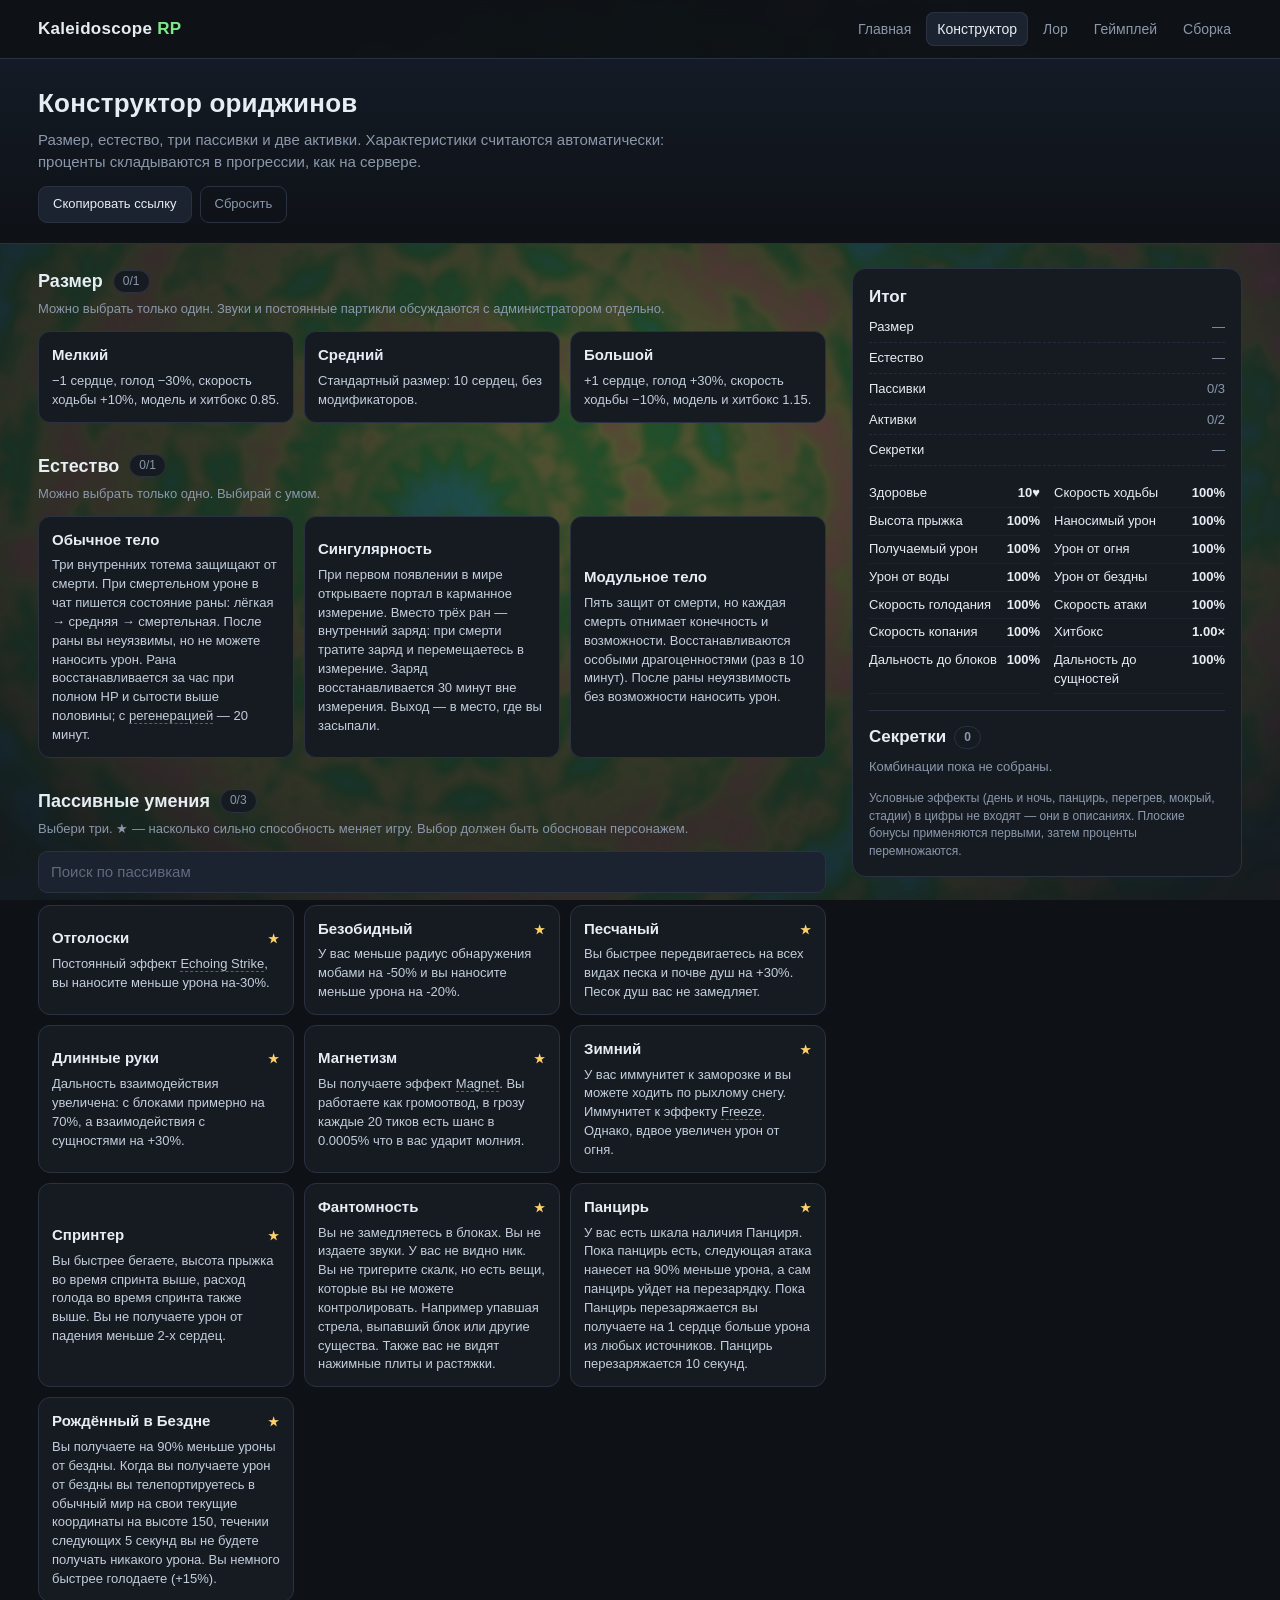
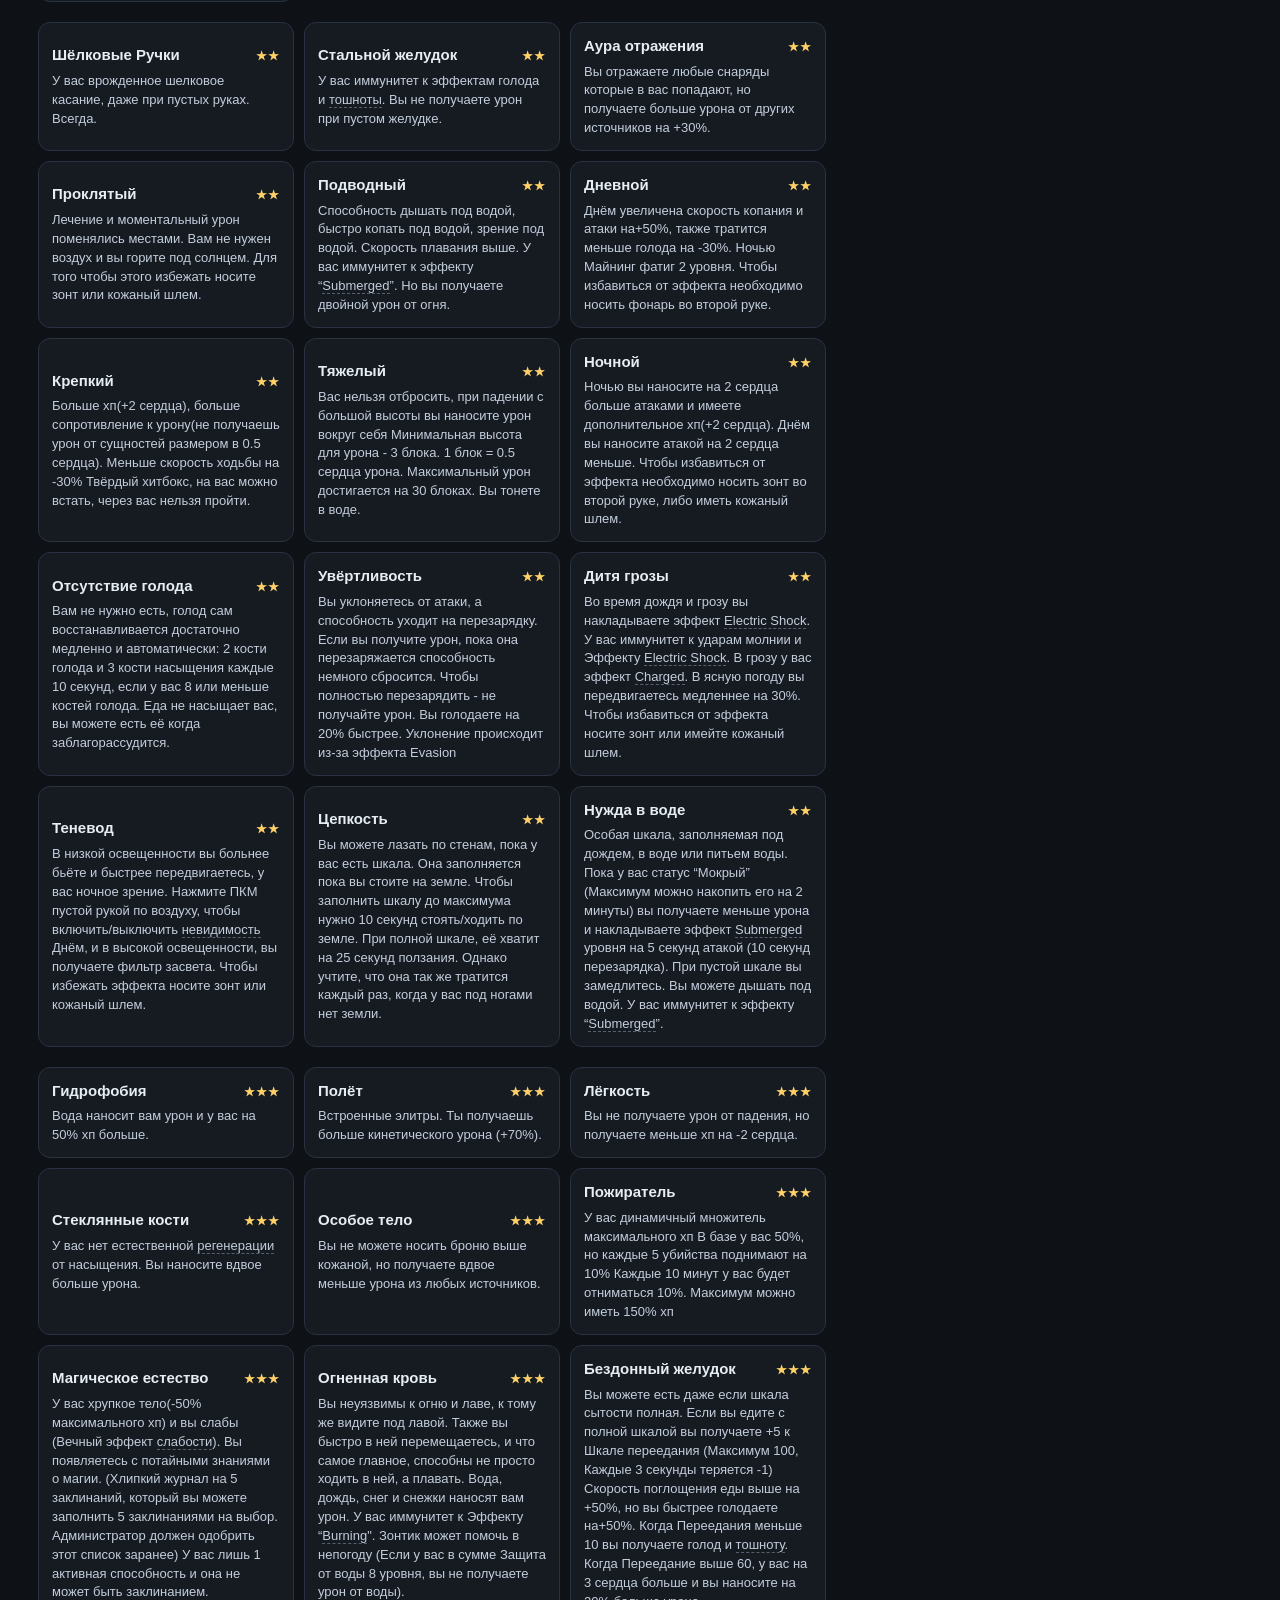
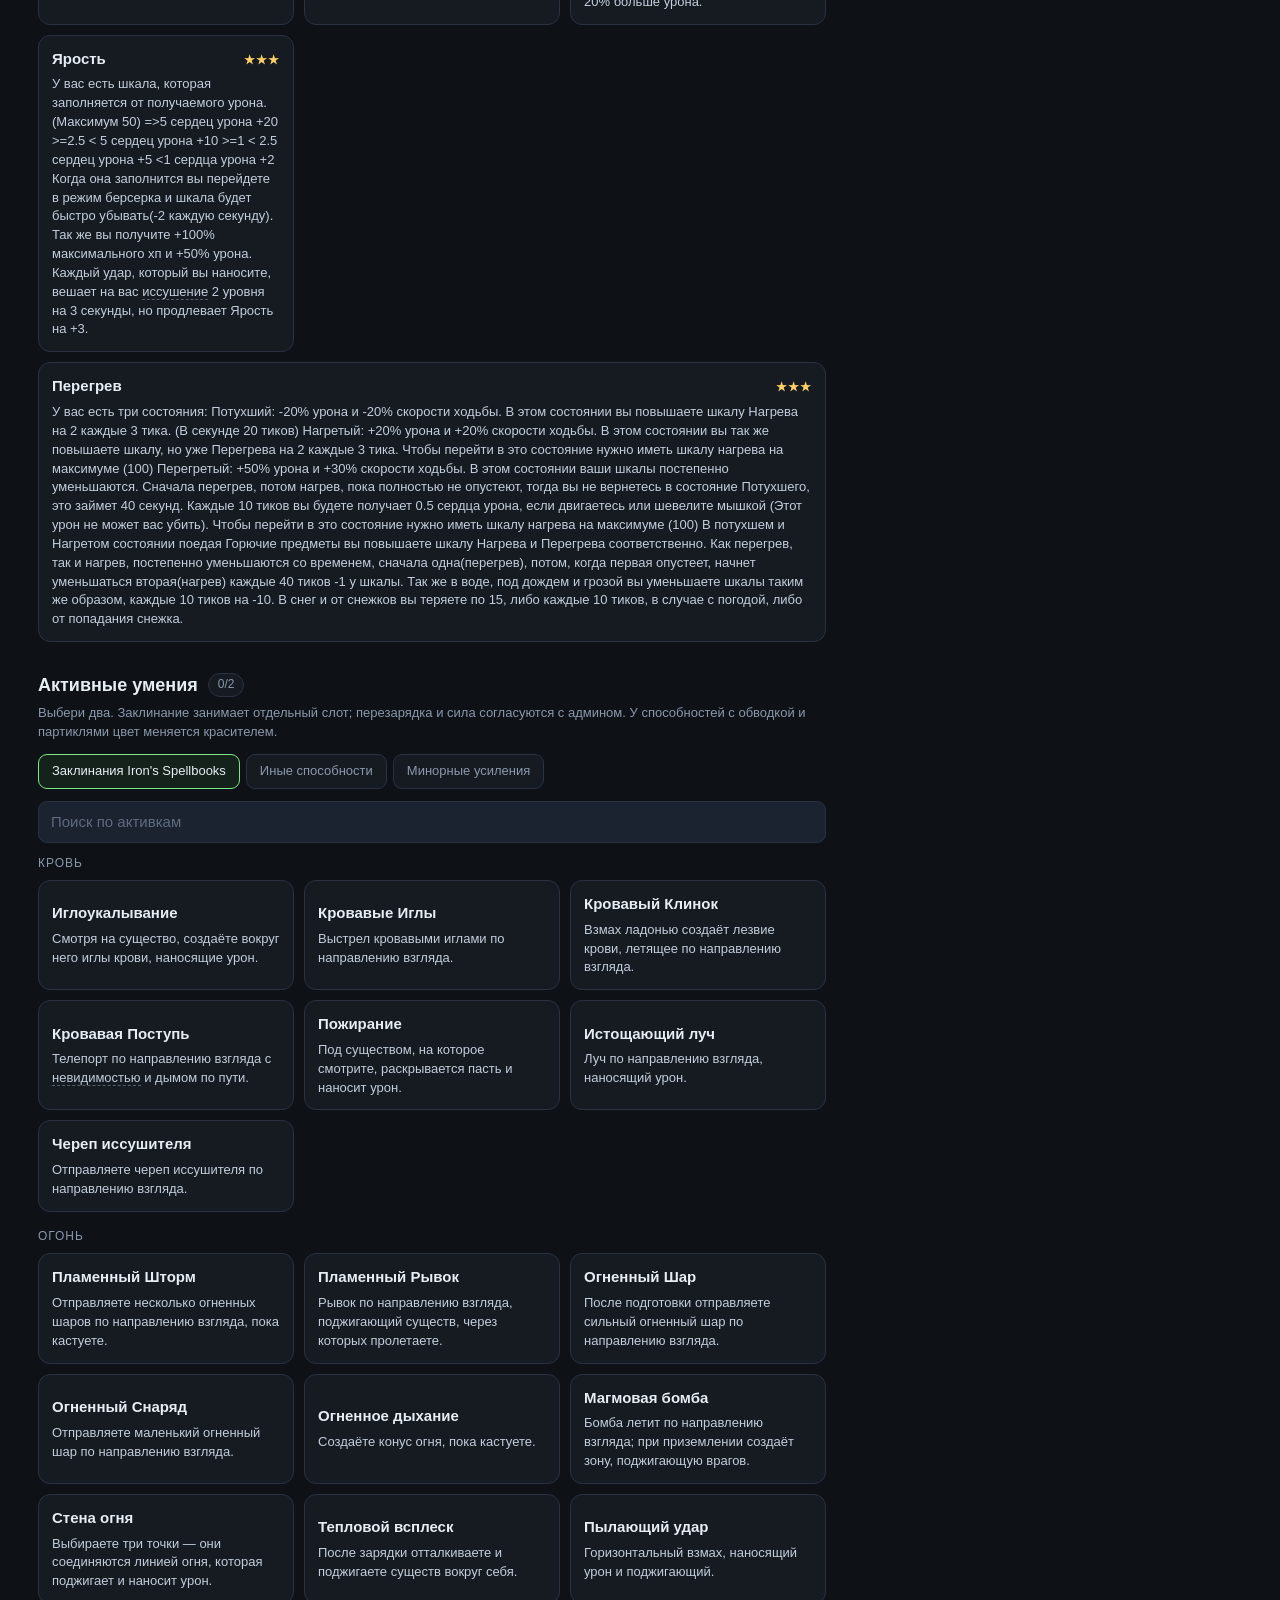
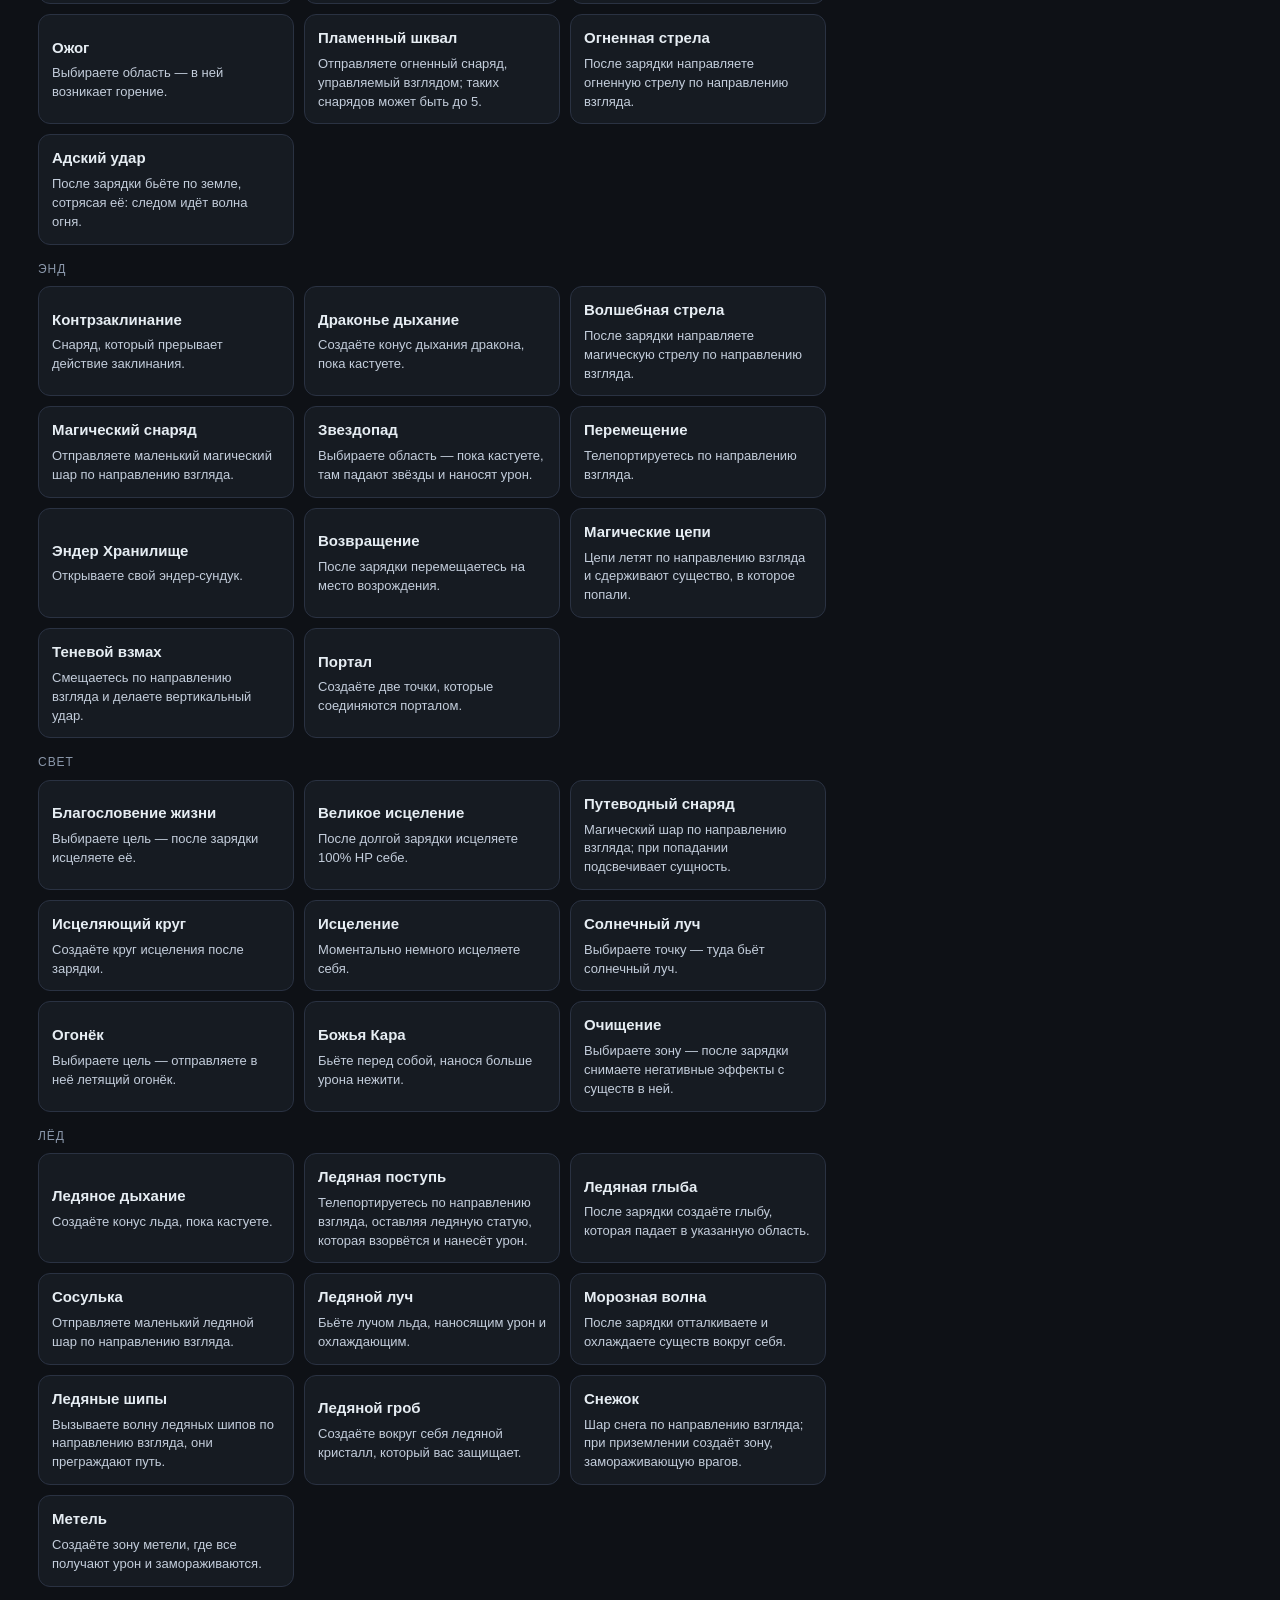
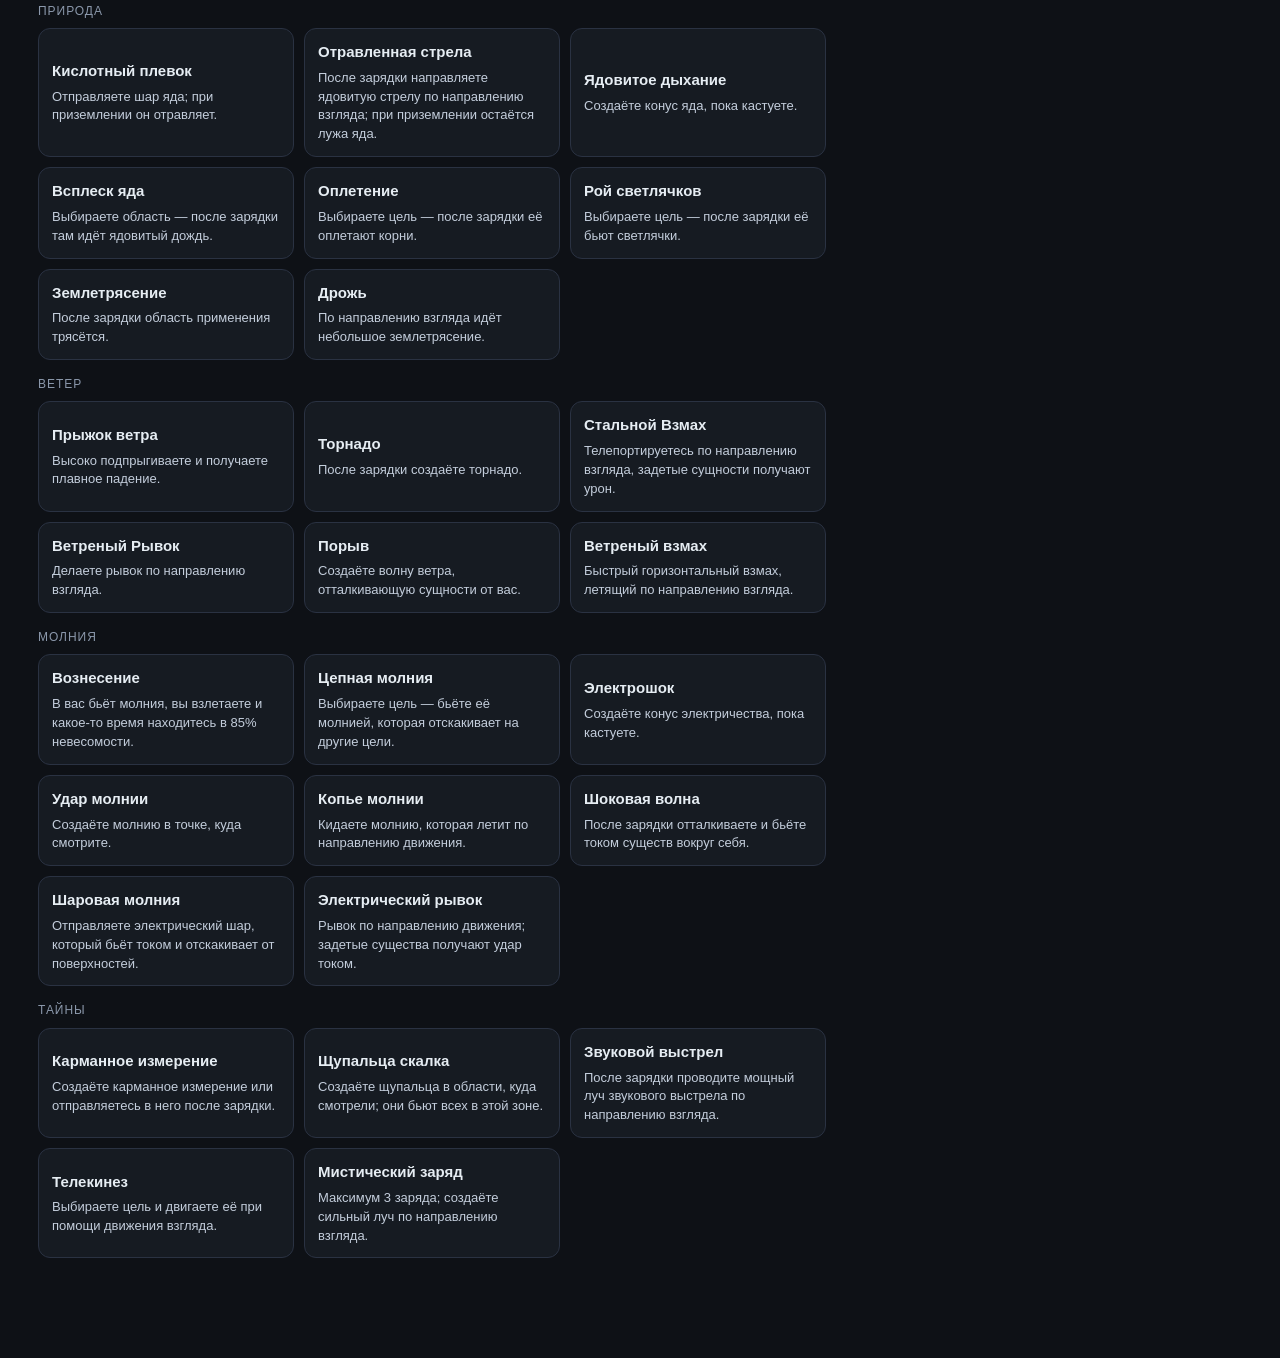
==== commit 8bda53ff: "Add files via upload" ====
--- a/builder.html
+++ b/builder.html
@@ -124,7 +124,6 @@
       <a href="lore.html">Лор</a>
       <a href="gameplay.html">Геймплей</a>
       <a href="mods.html">Сборка</a>
-      <a href="requirements.html">Требования</a>
     </nav>
   </div>
 </header>
--- a/site.css
+++ b/site.css
@@ -29,7 +29,7 @@
 .hero h1 b{color:var(--acc)}
 .hero .sub{font-size:18px;color:#c3cddb;max-width:720px;margin:0 0 10px}
 .hero .note{color:var(--mut);max-width:720px;margin:0}
-.reqs{display:grid;grid-template-columns:repeat(auto-fit,minmax(210px,1fr));gap:10px;margin:22px 0 8px}
+.reqs{display:grid;grid-template-columns:repeat(auto-fit,minmax(185px,1fr));gap:10px;margin:22px 0 8px}
 .req{background:var(--panel);border:1px solid var(--line);border-radius:12px;padding:14px 16px}
 .req b{display:block;font-size:14px;color:var(--acc2);margin-bottom:4px}
 .req span{font-size:13px;color:var(--mut)}
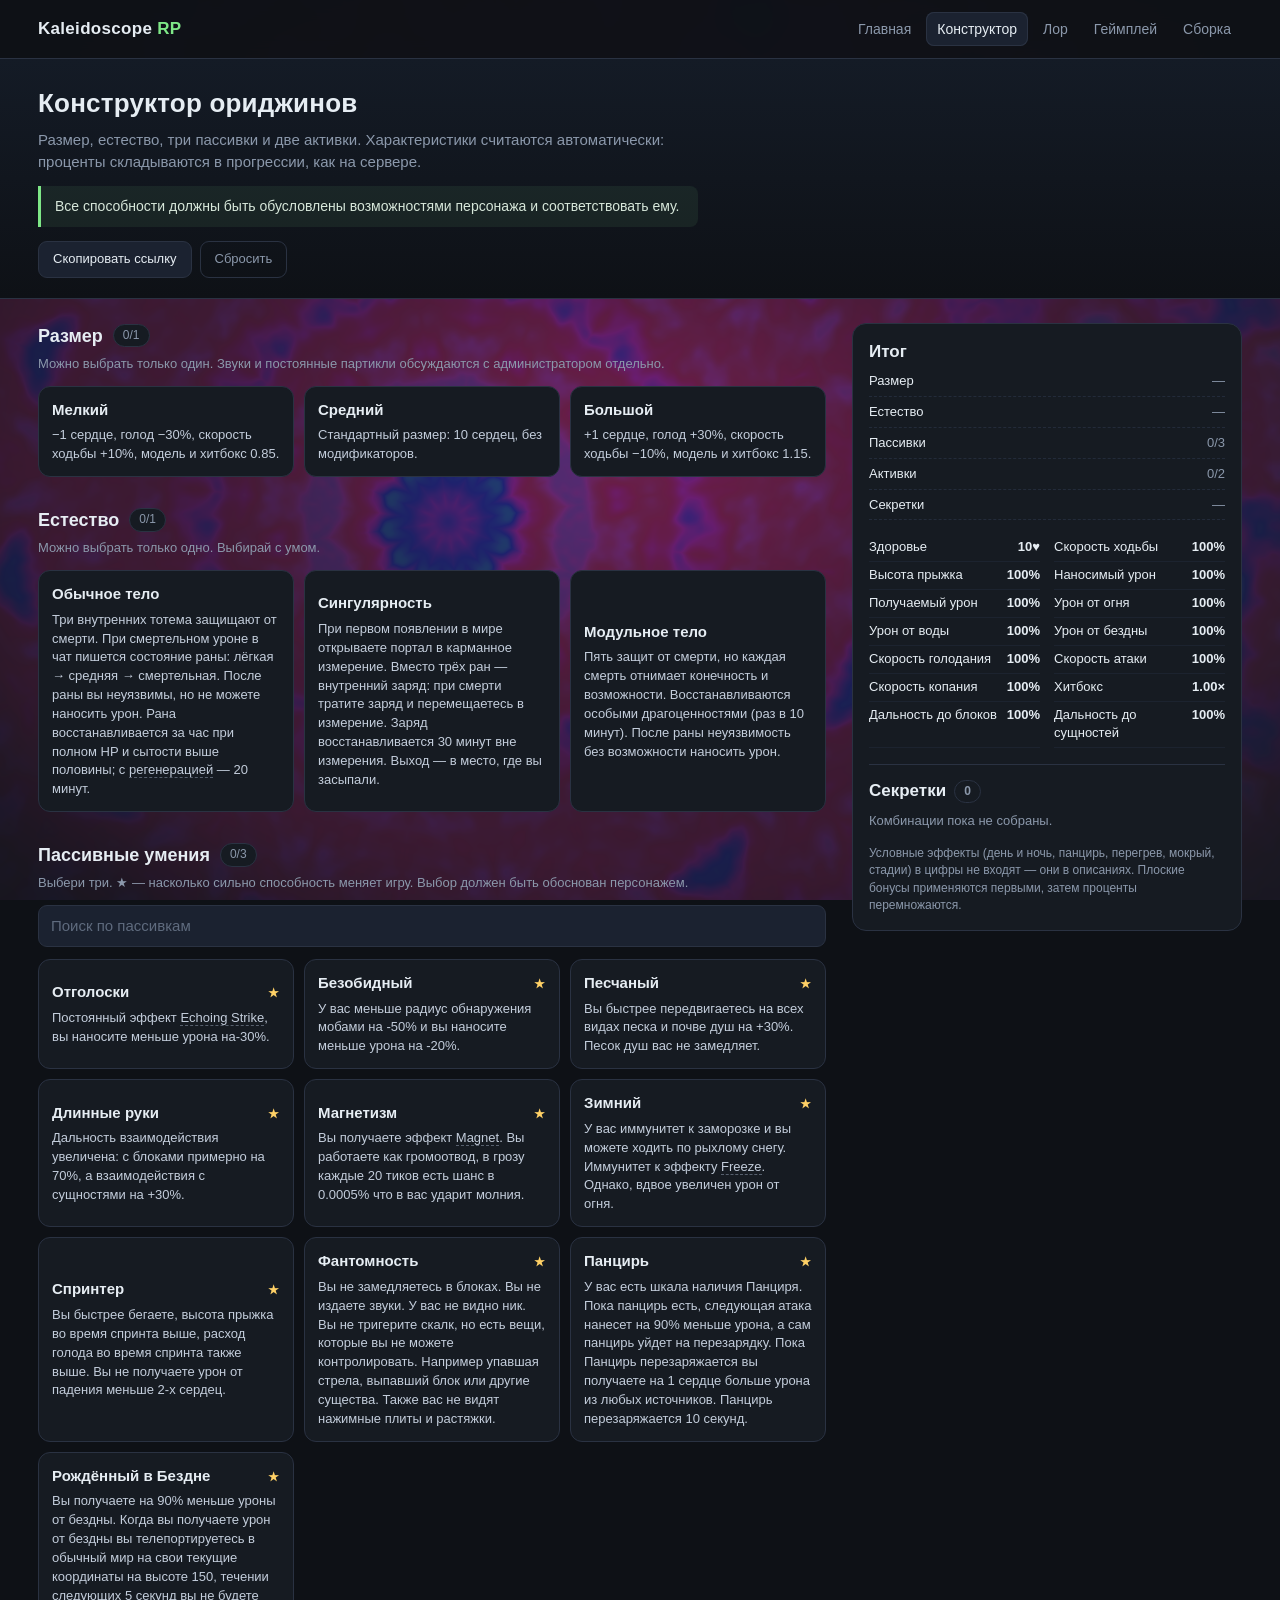
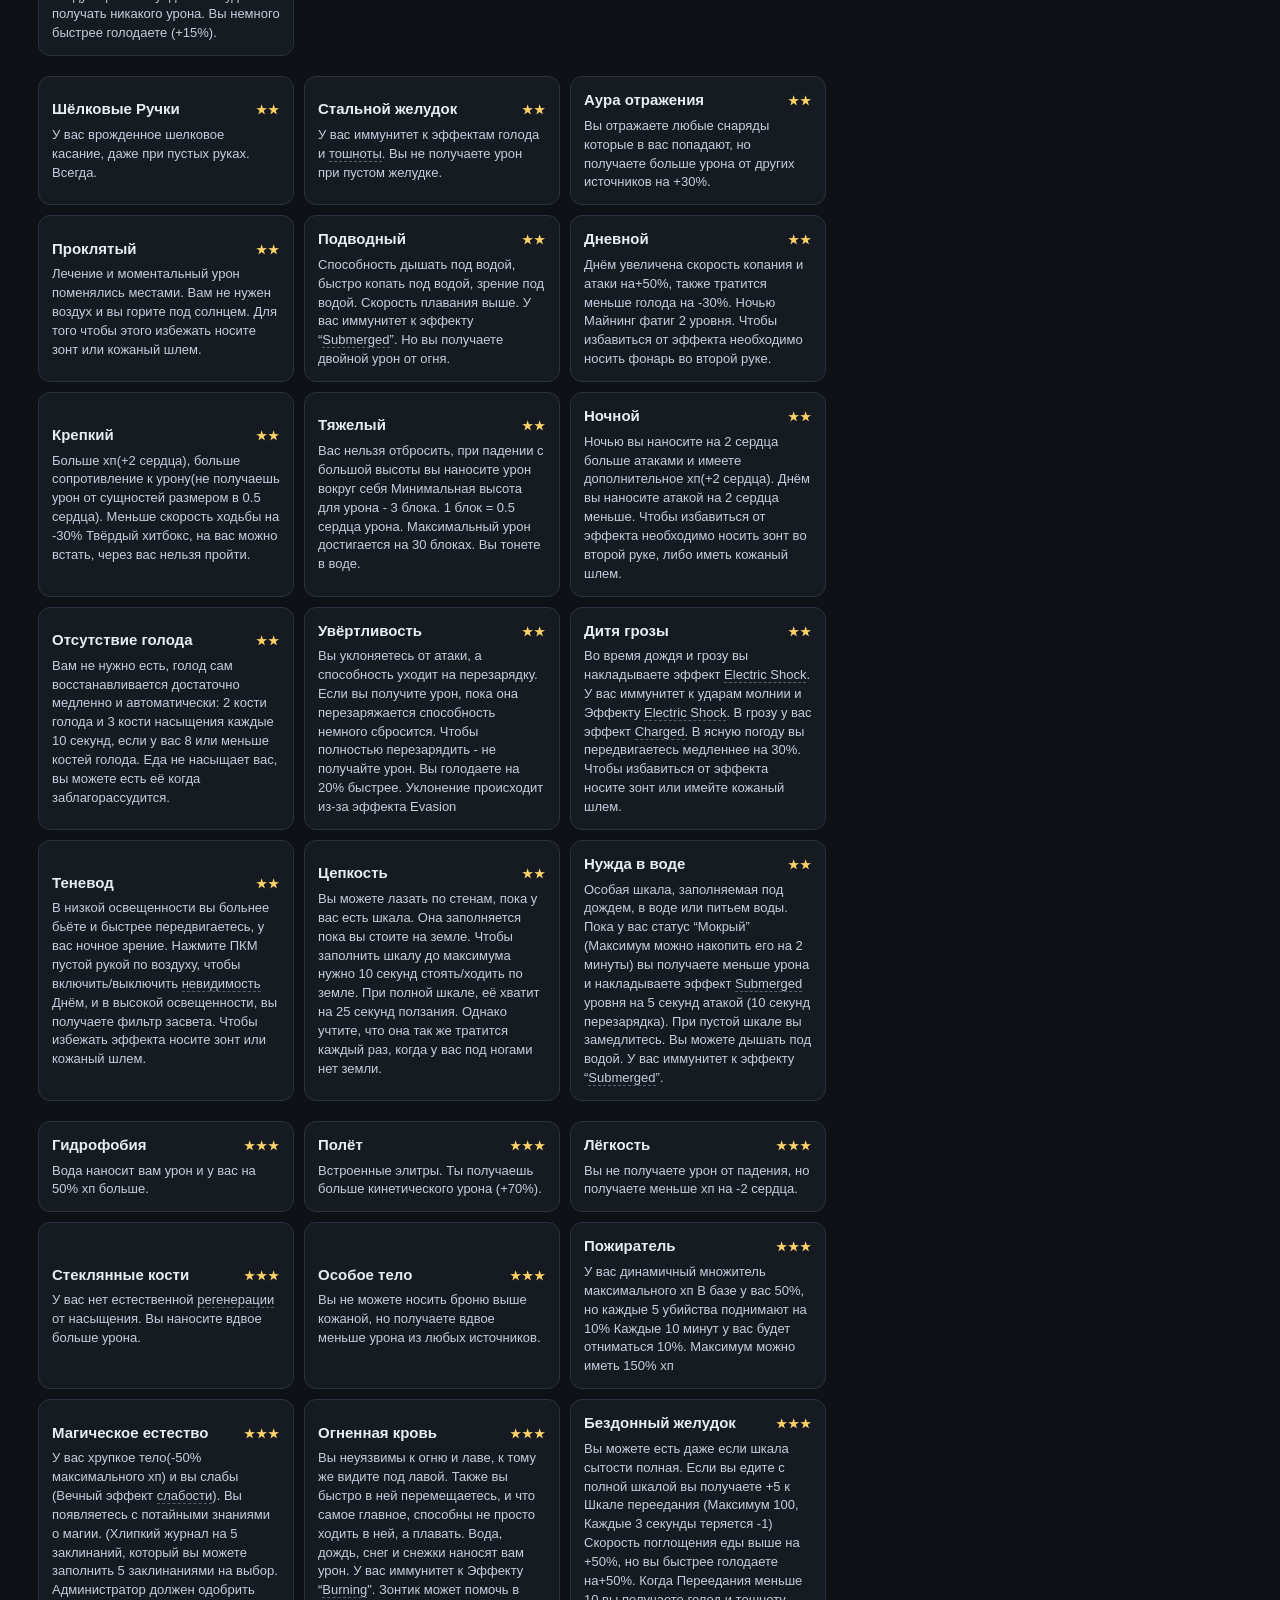
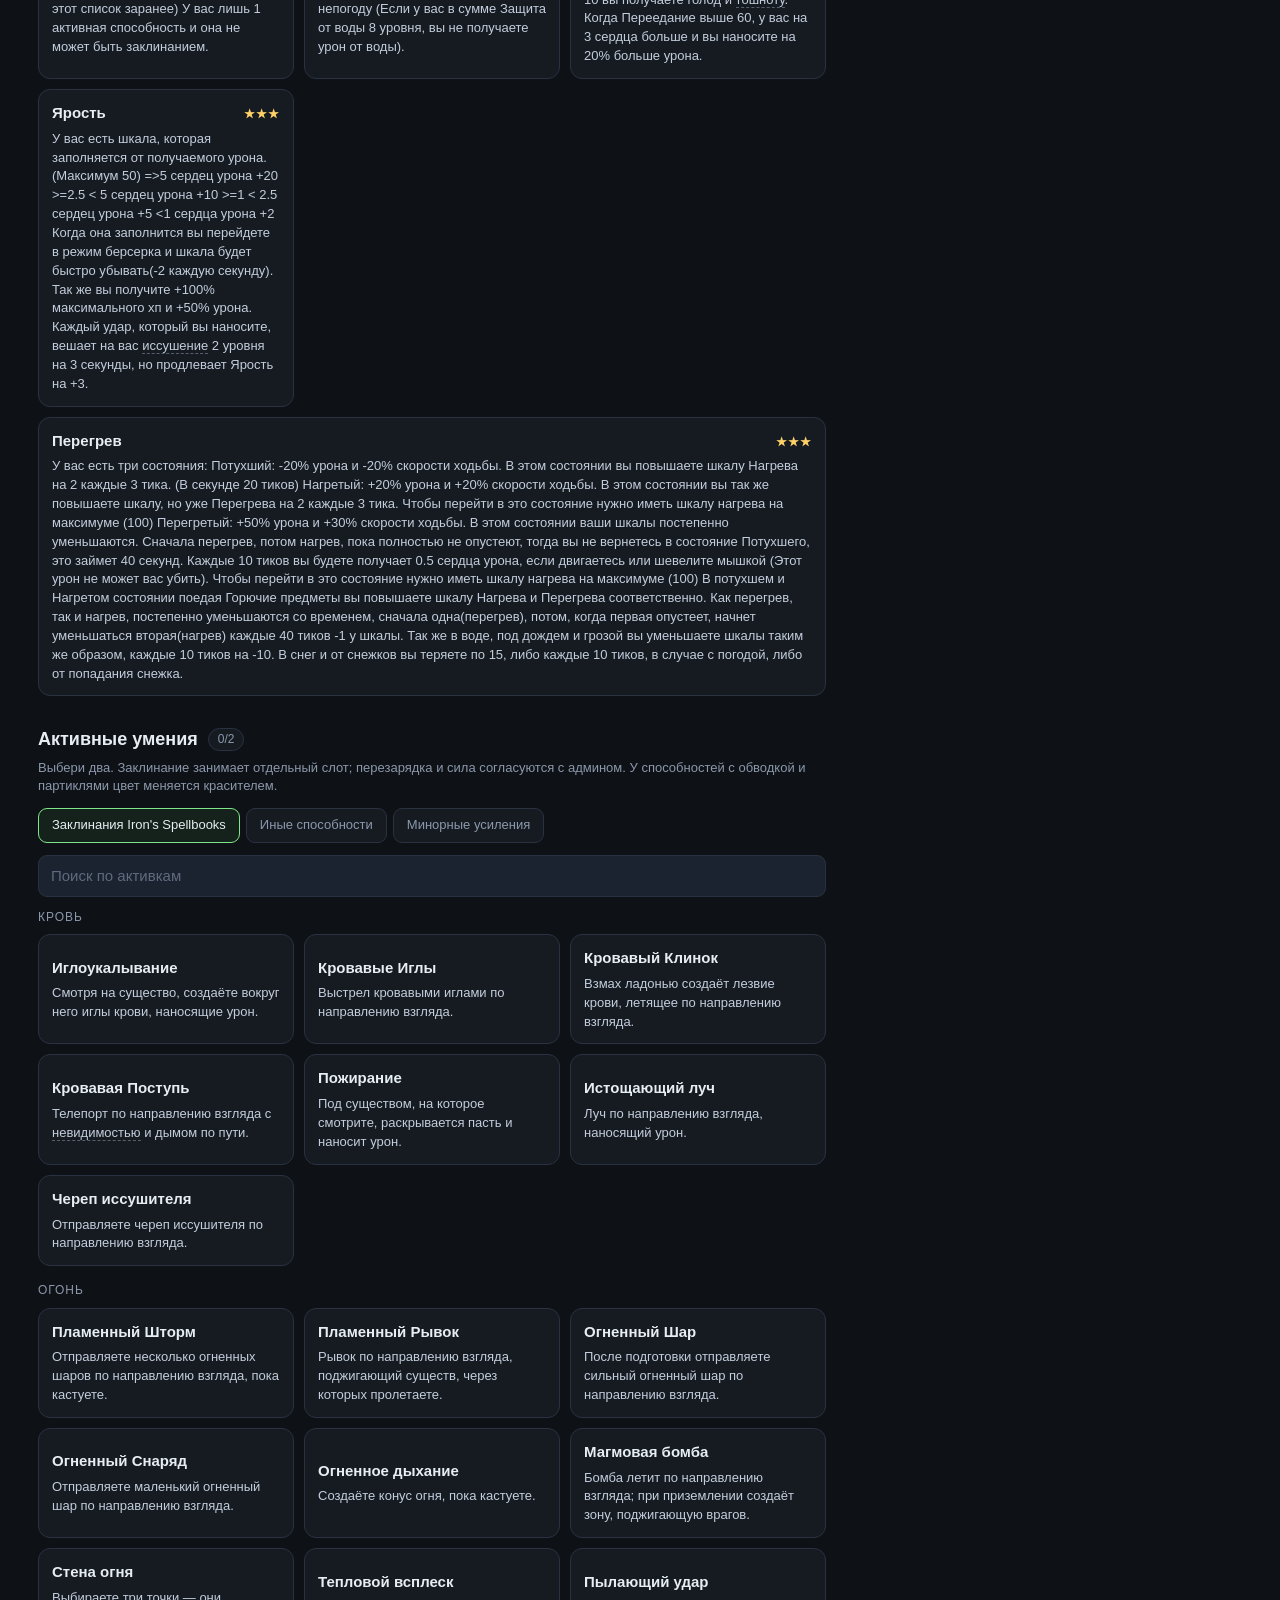
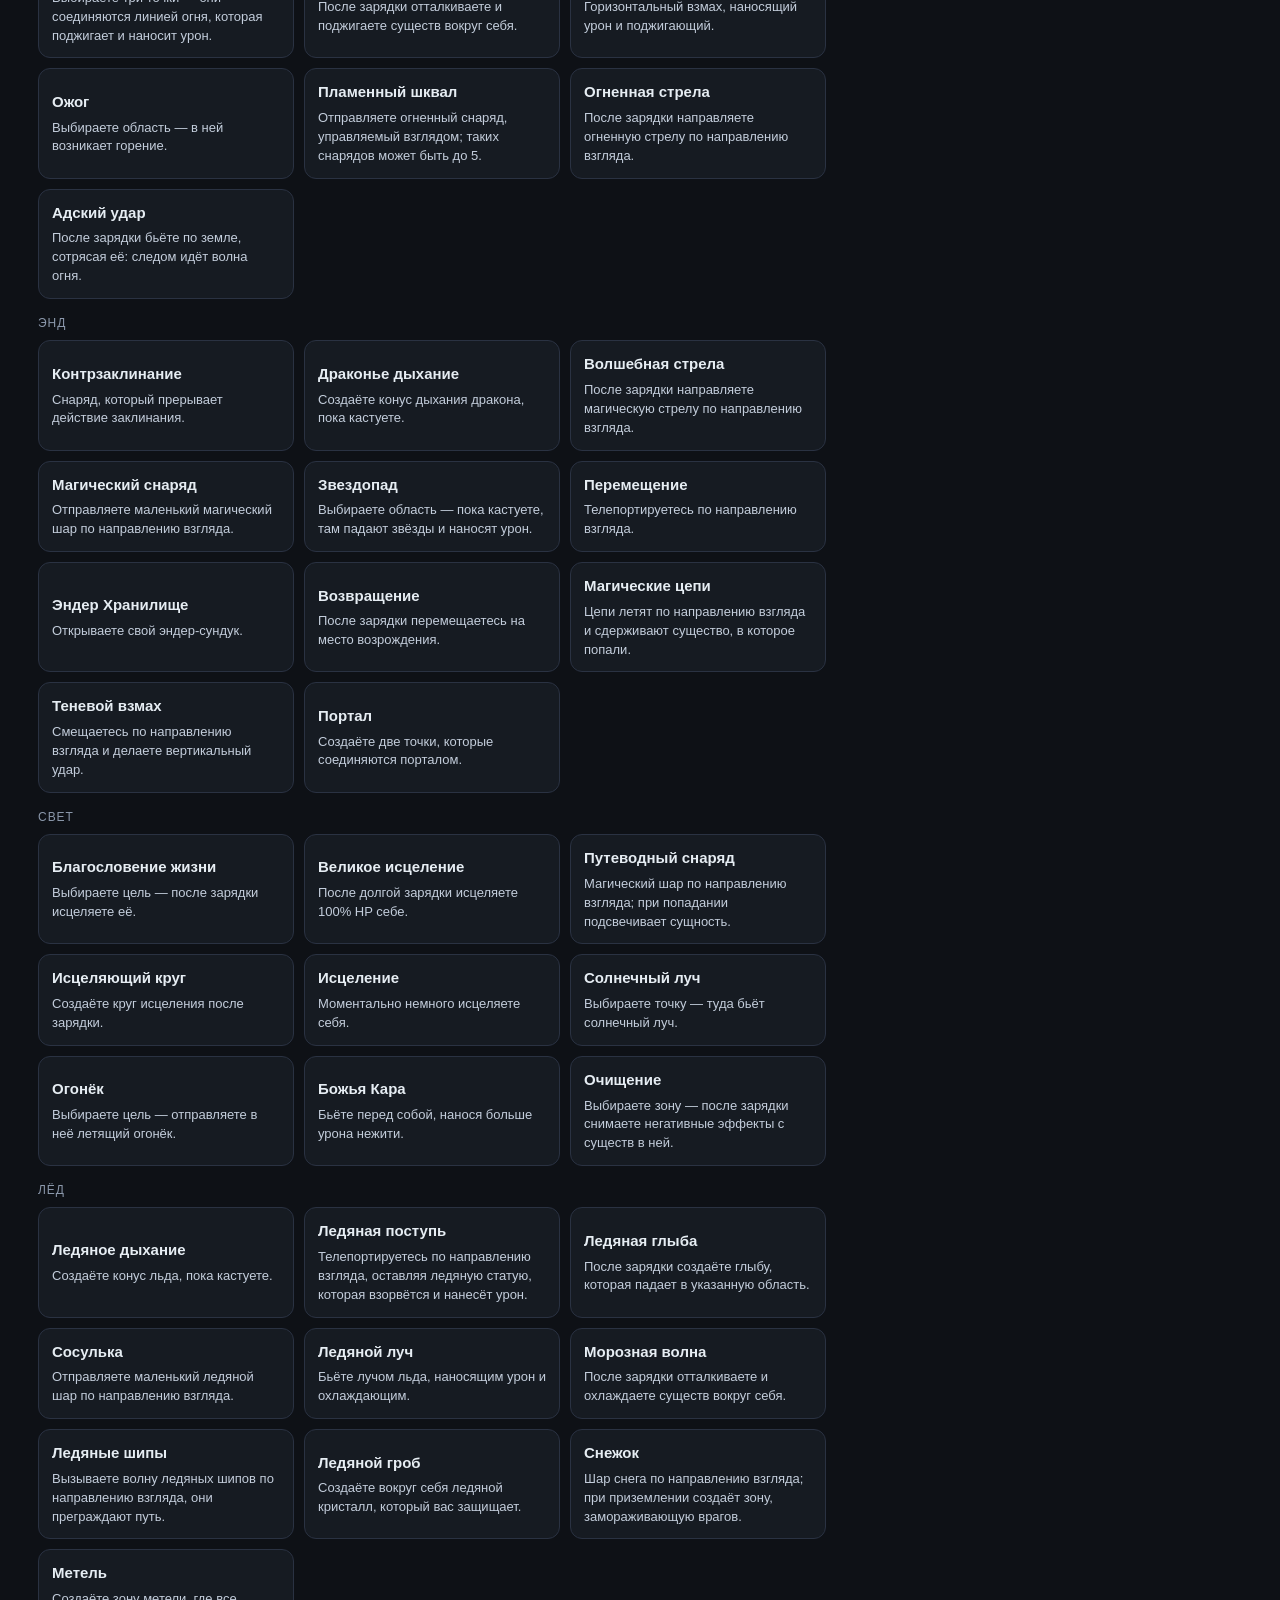
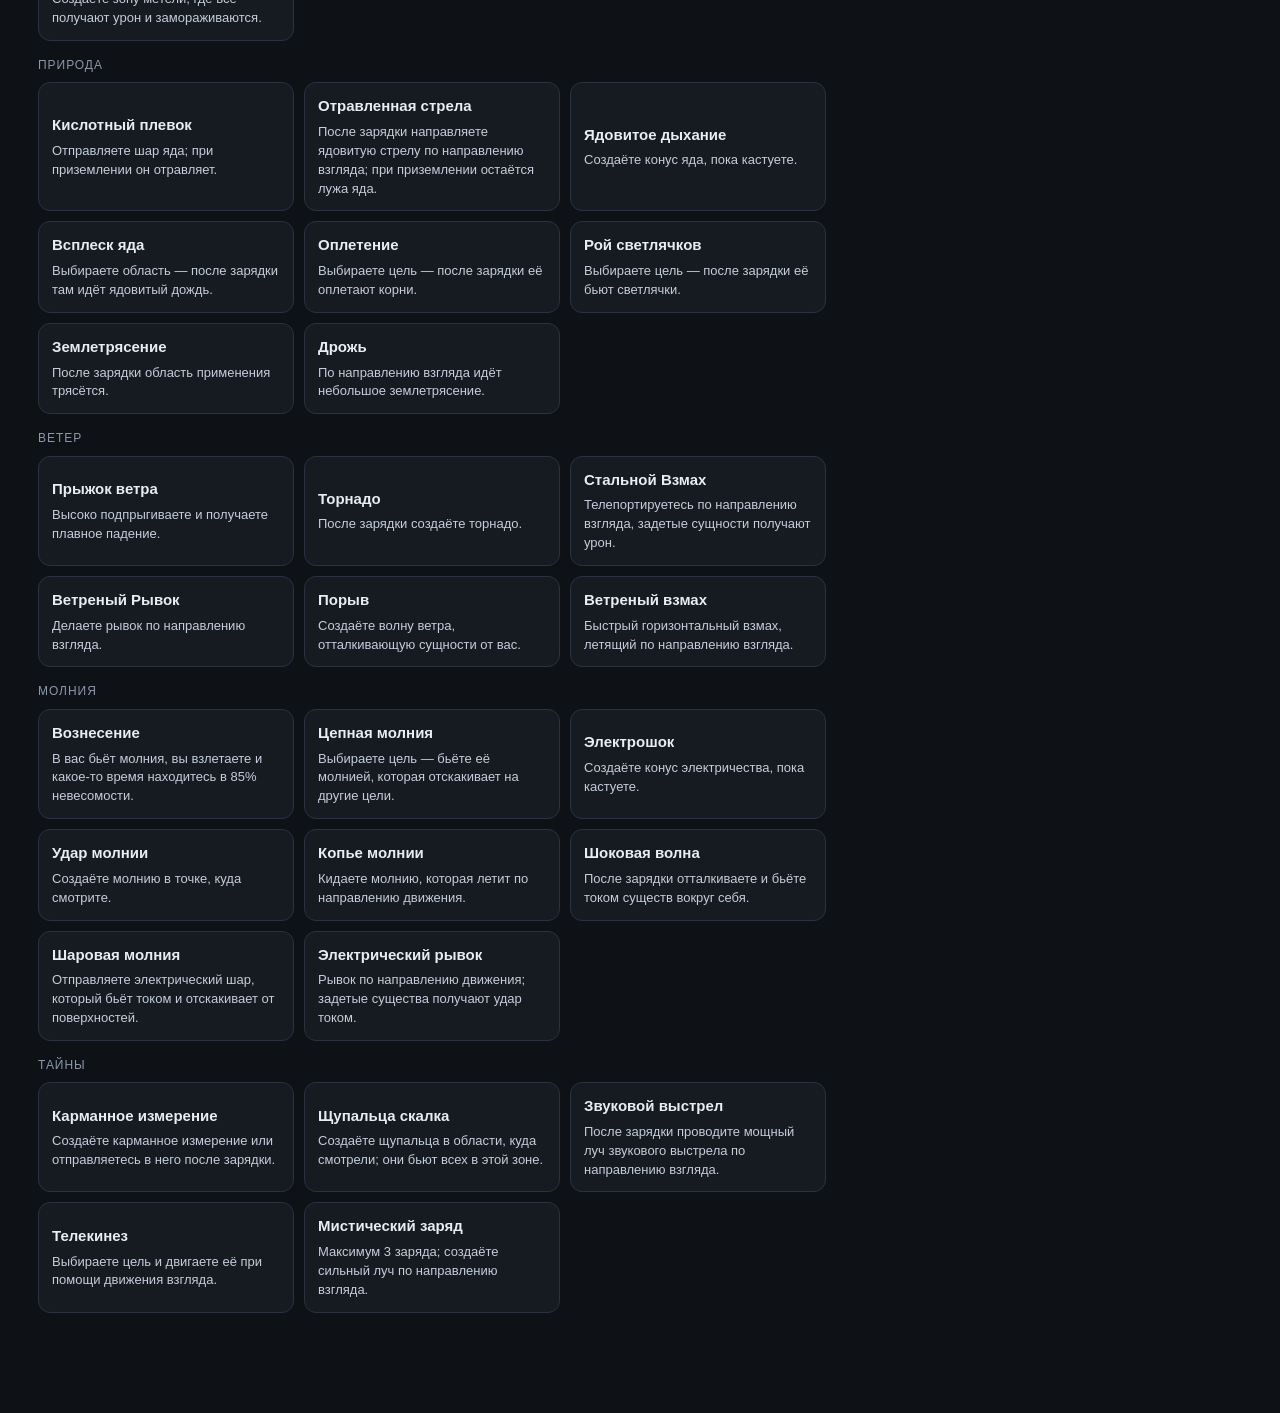
==== commit b95a9c32: "Add files via upload" ====
--- a/builder.html
+++ b/builder.html
@@ -17,6 +17,7 @@
 .top{border-bottom:1px solid var(--line);background:linear-gradient(180deg,#141b26,#0e1116);padding:26px 0 20px}
 h1{margin:0 0 6px;font-size:26px;letter-spacing:.2px}
 .lead{margin:0;color:var(--mut);max-width:660px}
+.duty{margin:14px 0 0;padding:10px 14px;border-left:3px solid var(--acc);background:rgba(126,231,135,.08);border-radius:0 8px 8px 0;color:#d7e7da;font-size:14px;max-width:660px}
 .top-actions{margin-top:14px;display:flex;gap:8px;flex-wrap:wrap}
 .btn{font:inherit;font-size:13px;padding:8px 14px;border-radius:9px;border:1px solid var(--line);background:var(--panel2);color:var(--txt);cursor:pointer}
 .btn:hover{border-color:#3b475c}
@@ -131,6 +132,7 @@
   <div class="wrap">
     <h1>Конструктор ориджинов</h1>
     <p class="lead">Размер, естество, три пассивки и две активки. Характеристики считаются автоматически: проценты складываются в прогрессии, как на сервере.</p>
+    <p class="duty">Все способности должны быть обусловлены возможностями персонажа и соответствовать ему.</p>
     <div class="top-actions">
       <button class="btn" id="share">Скопировать ссылку</button>
       <button class="btn ghost" id="resetBtn">Сбросить</button>
--- a/site.css
+++ b/site.css
@@ -57,6 +57,7 @@
 .lore h2{margin-top:34px}
 .lore h3{margin-top:24px}
 .lore p{color:#c3cddb}
+.lore .footnote{font-size:13.5px;color:var(--mut);border-top:1px solid var(--line);padding-top:10px;margin-top:14px}
 .quote{border-left:3px solid var(--acc);background:var(--panel);border-radius:0 10px 10px 0;padding:14px 16px;color:#c3cddb;font-style:italic;margin:0 0 18px}
 .list{margin:0 0 16px;padding-left:20px;color:#c3cddb}
 .list li{margin-bottom:8px}
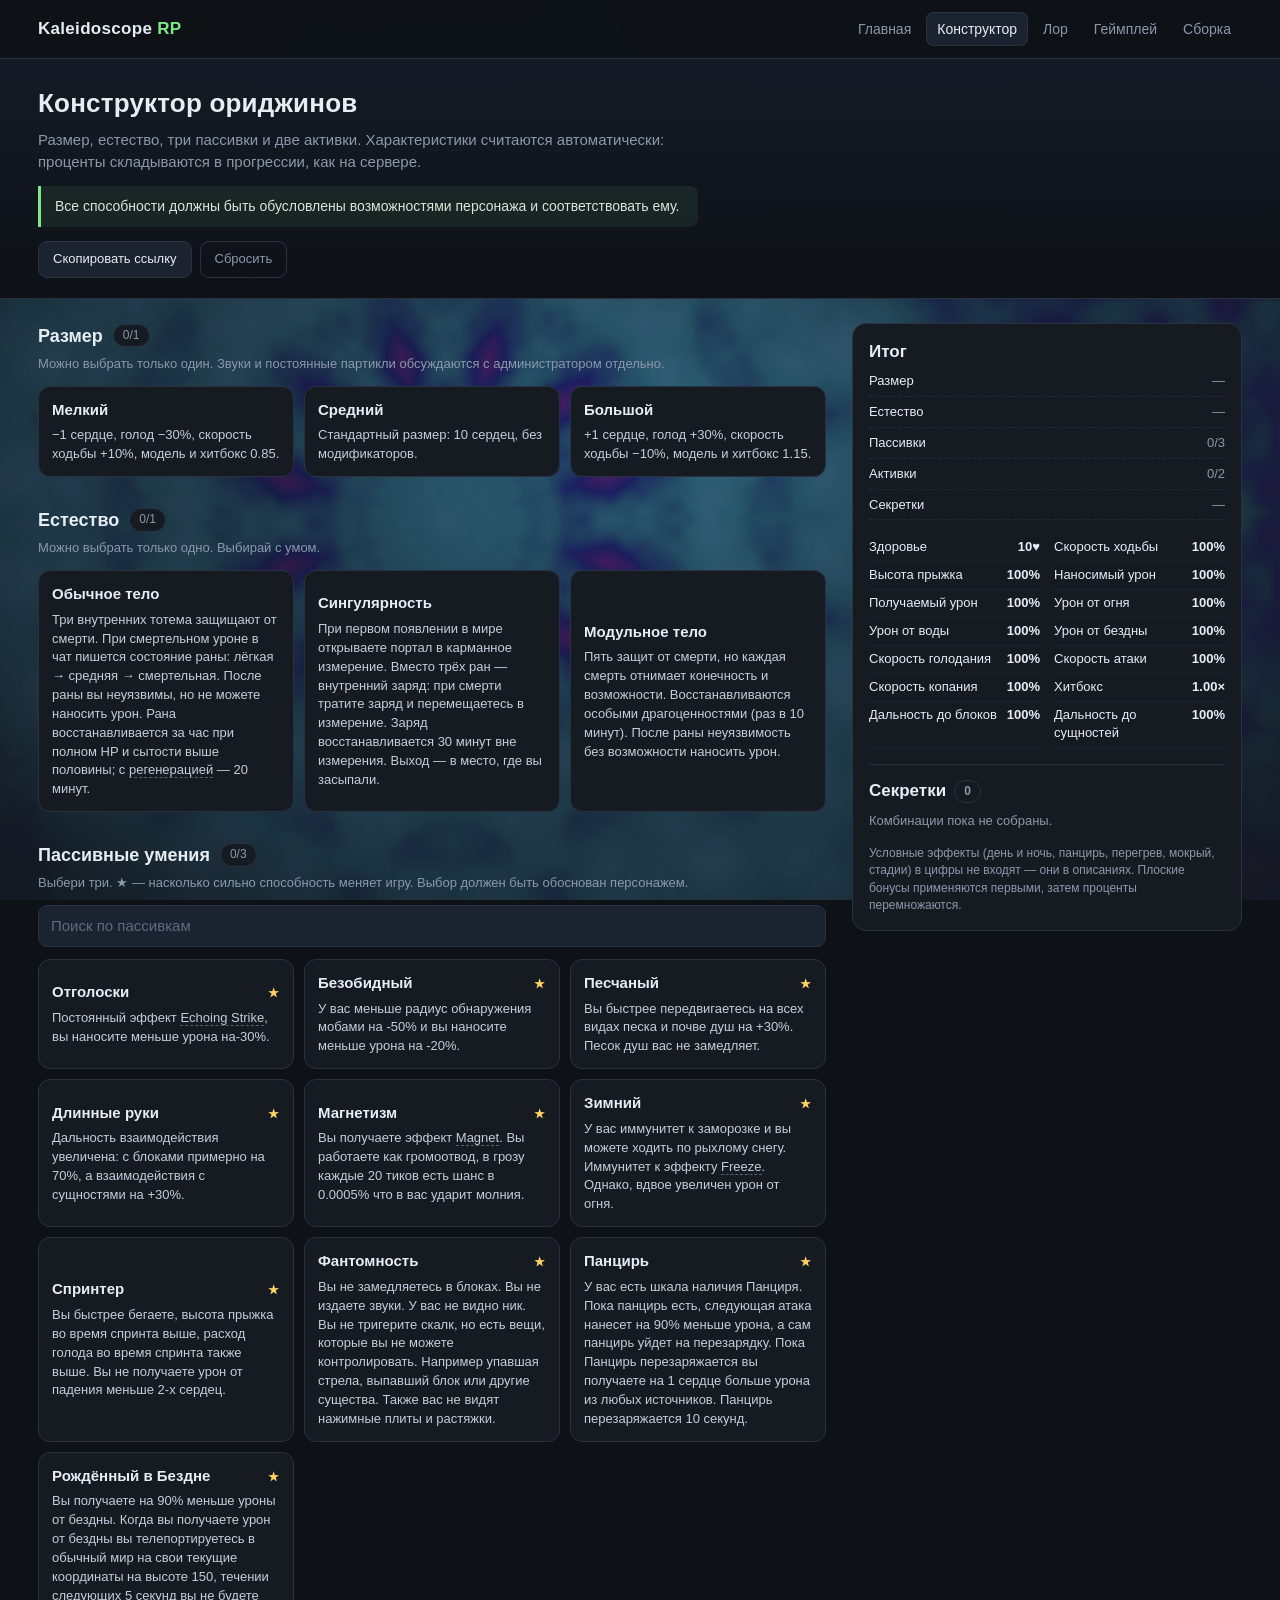
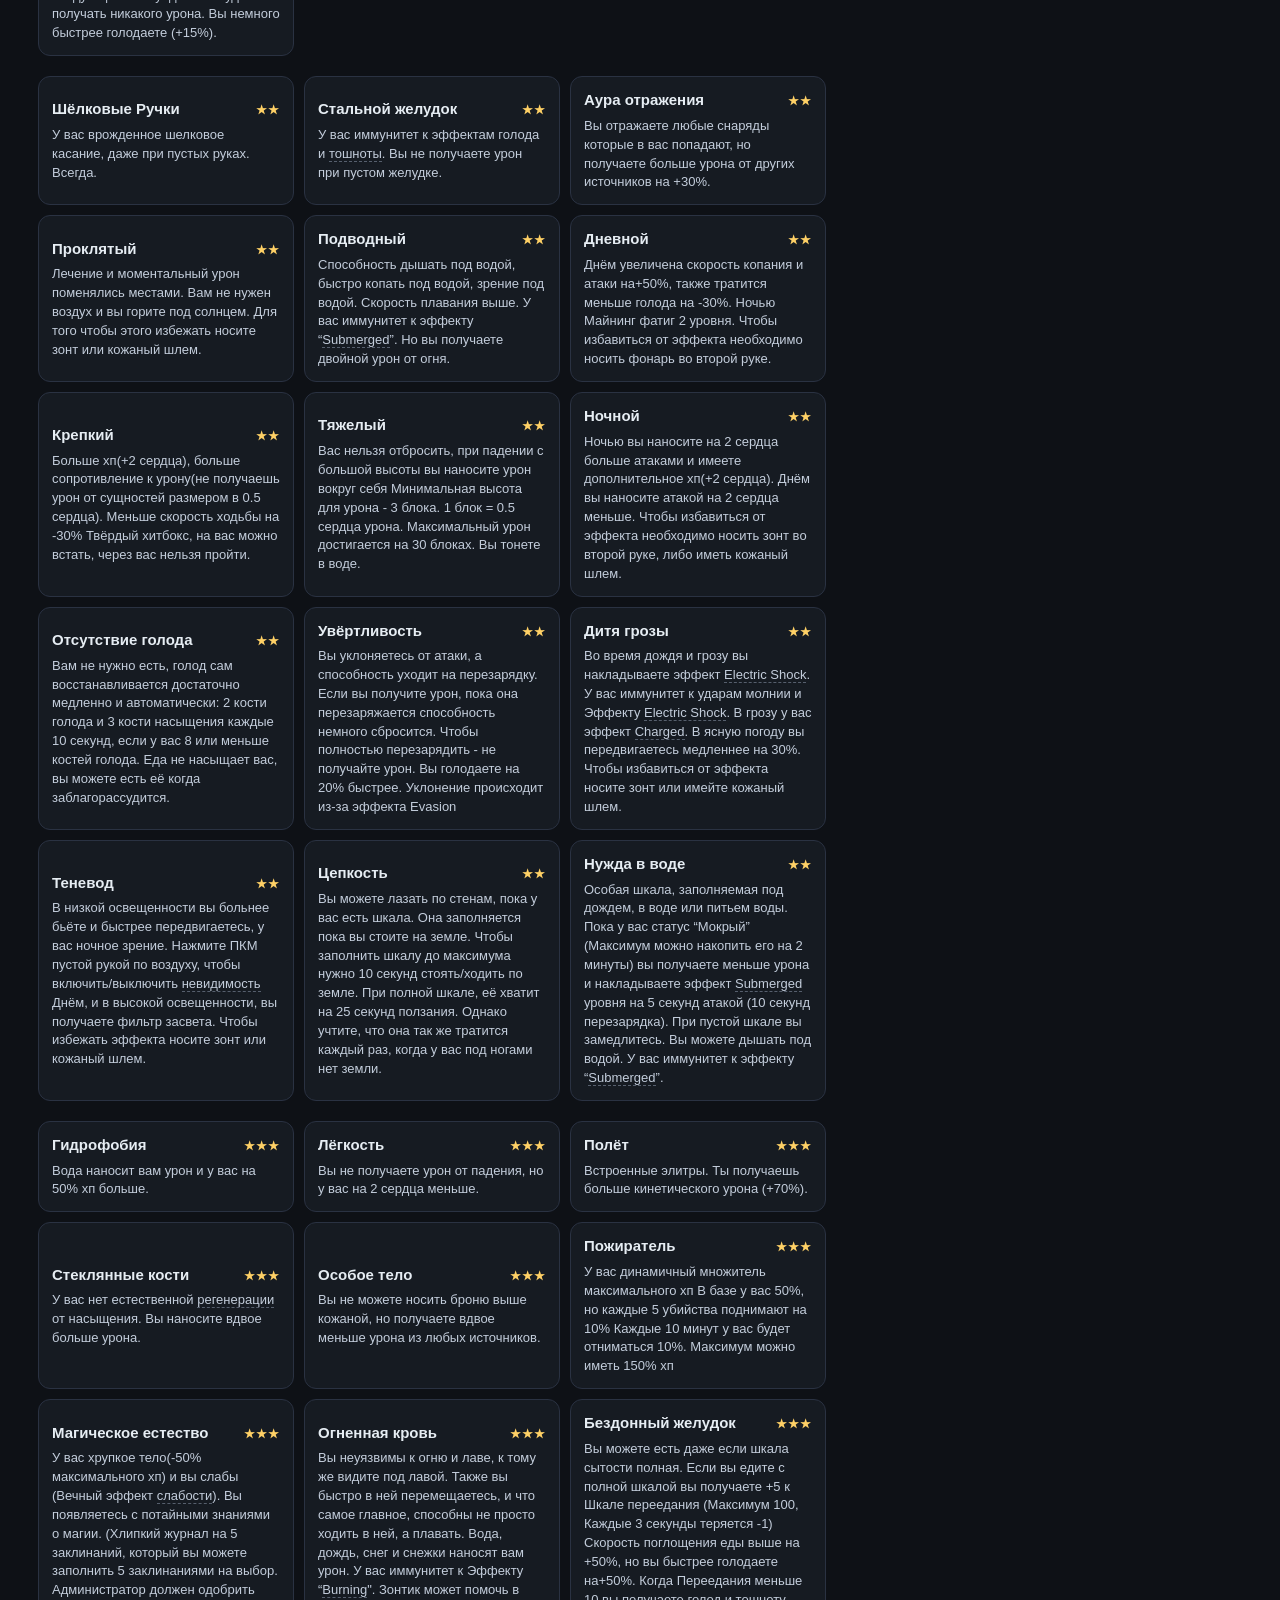
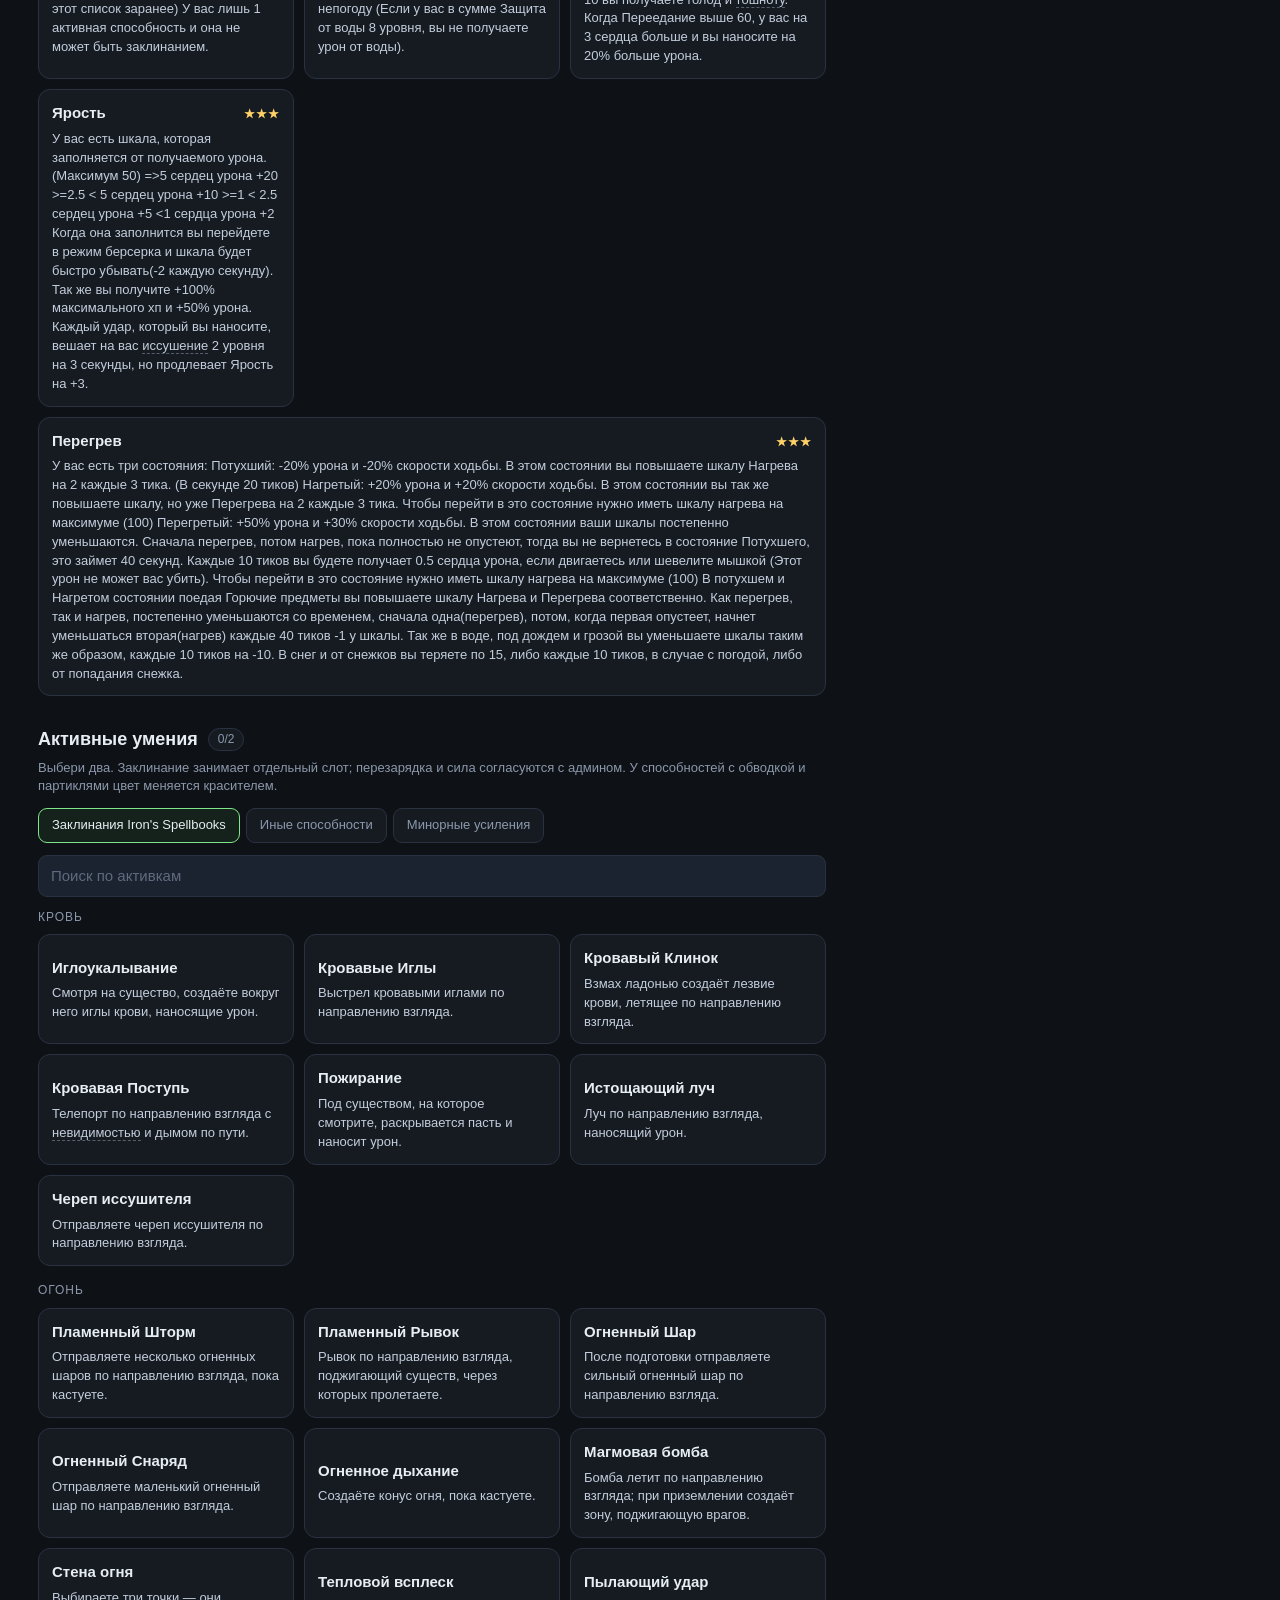
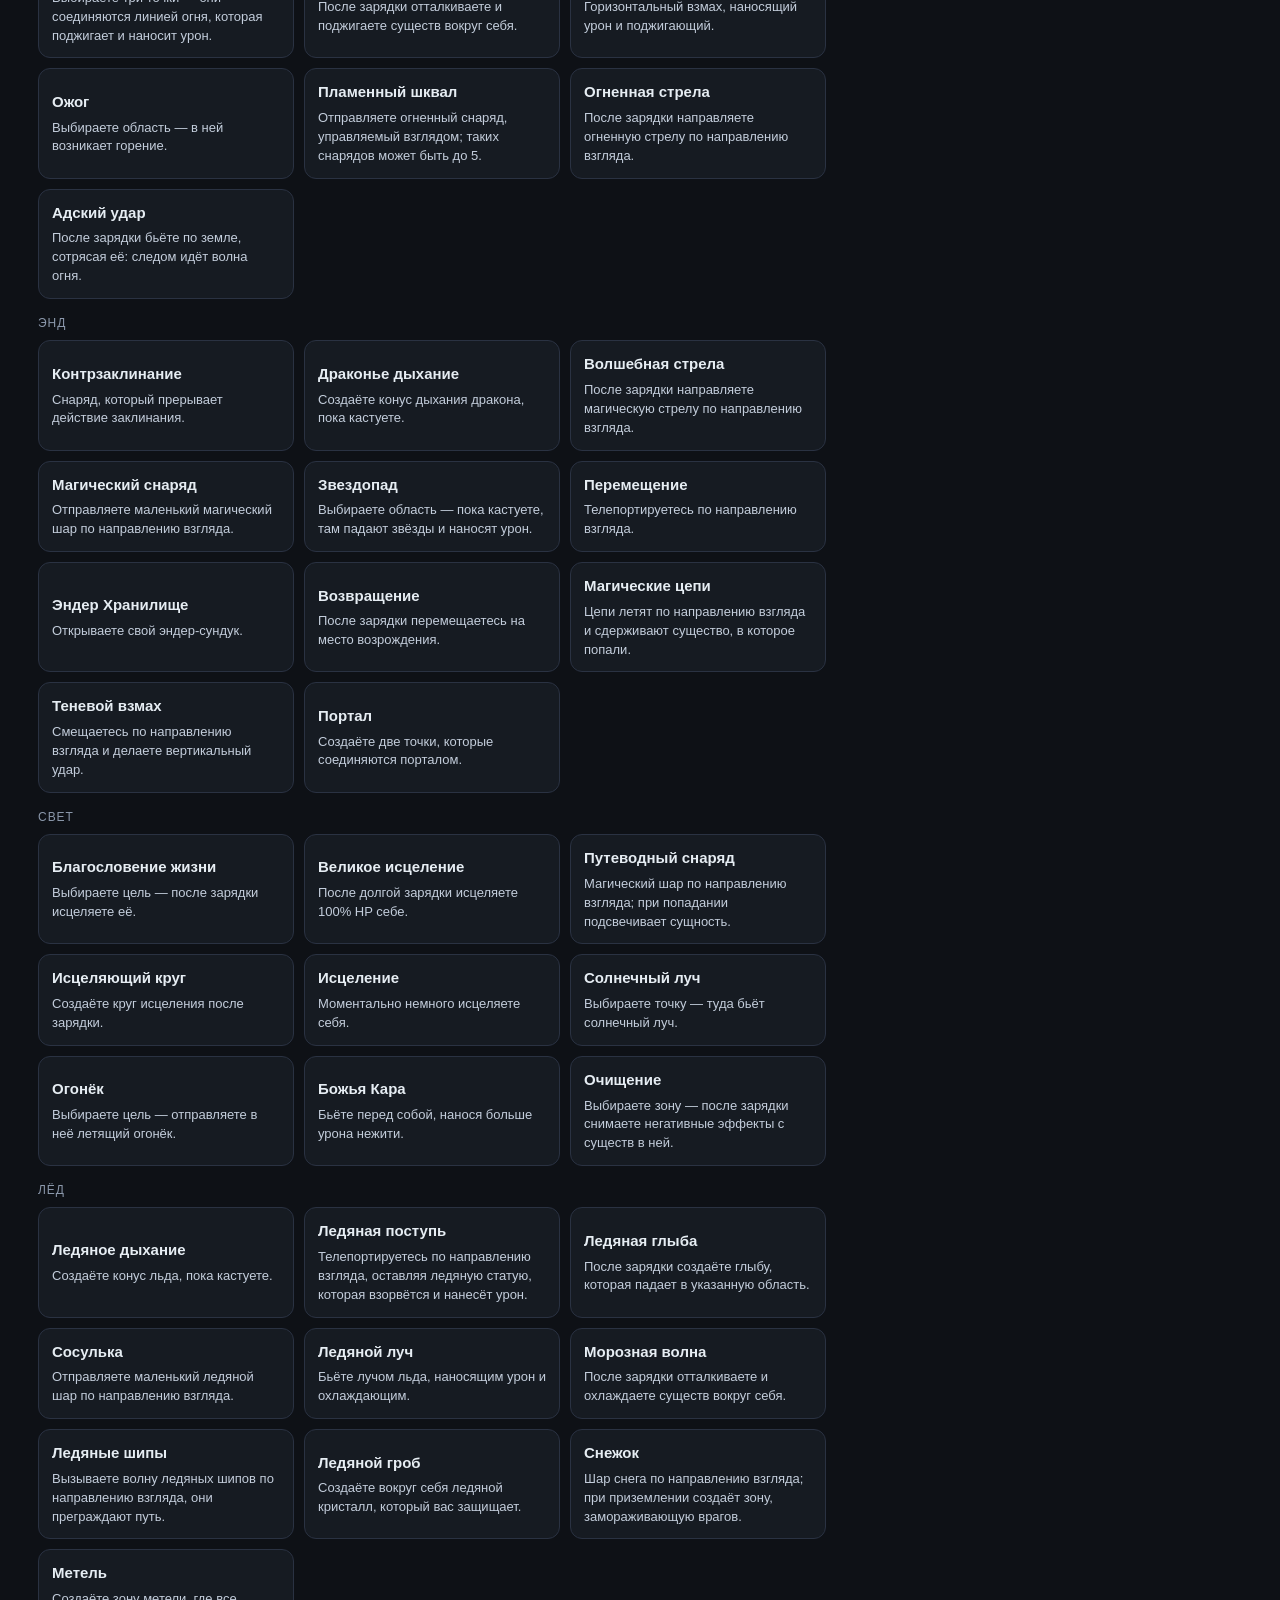
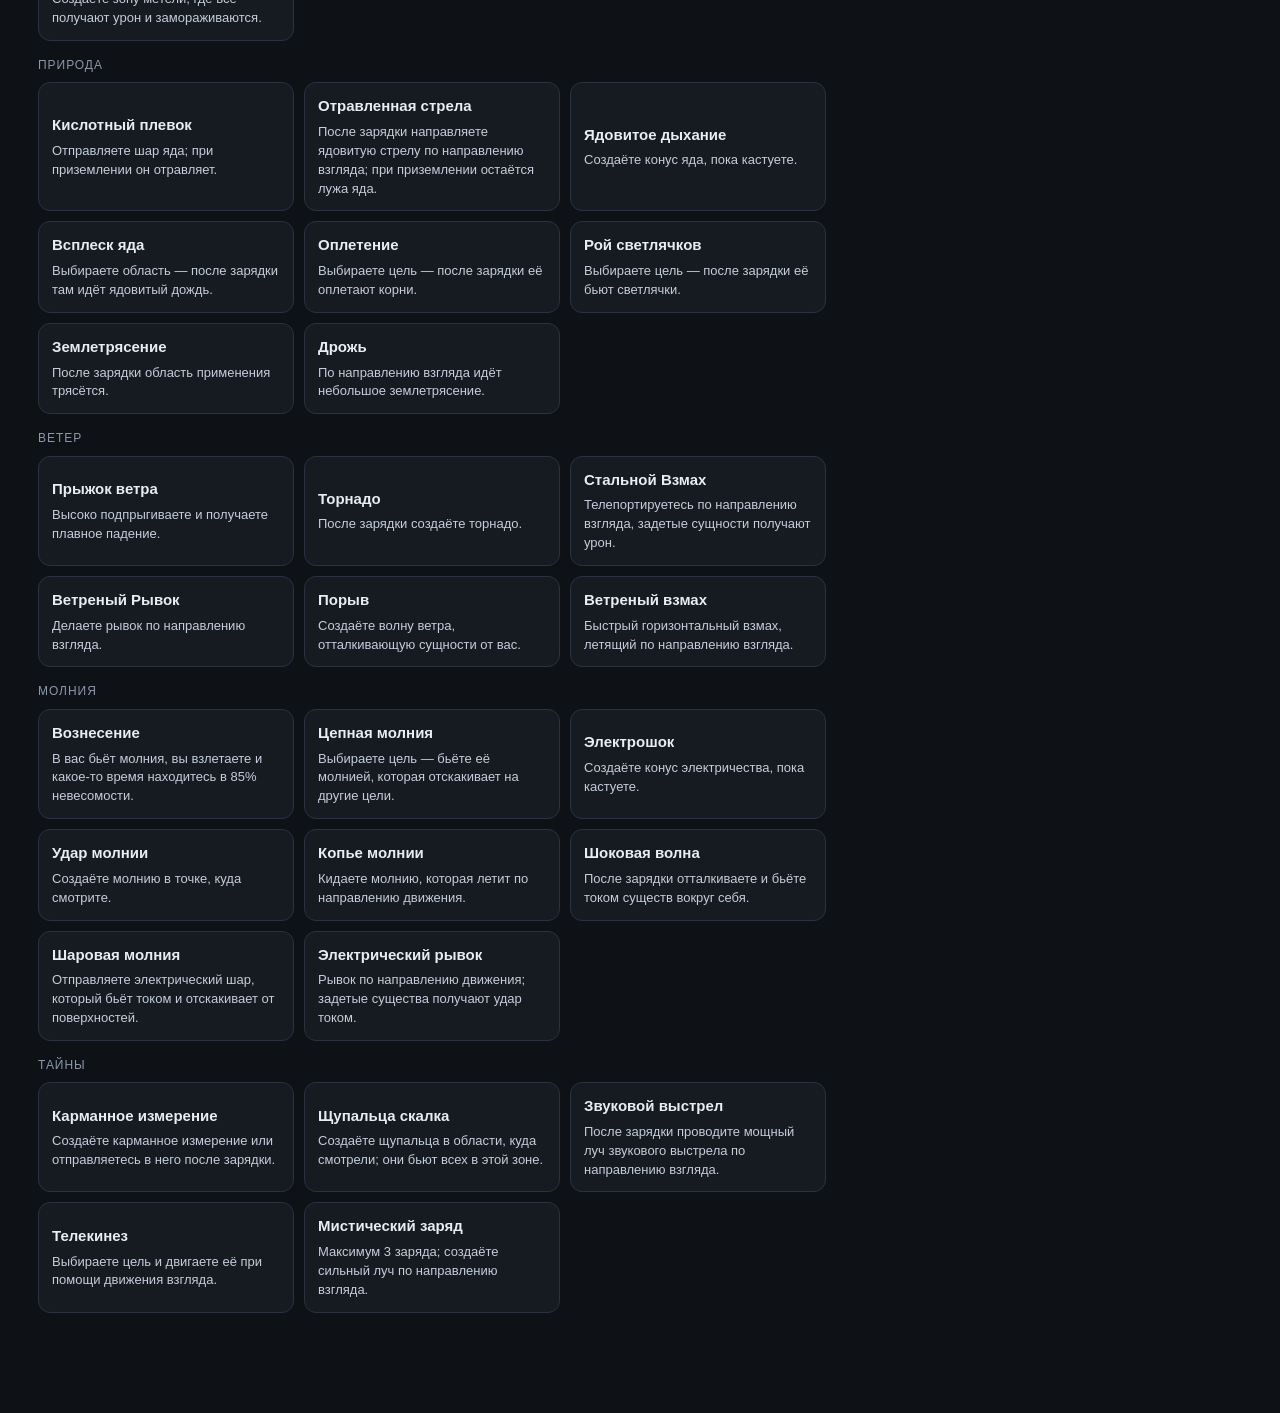
==== commit f4d078c5: "Add files via upload" ====
--- a/builder.html
+++ b/builder.html
@@ -205,7 +205,7 @@
 <div class="toast" id="toast"></div>
 <div id="fx-tip" class="fx-tip" hidden></div>
 
-<script src="data.js?v=5"></script>
+<script src="data.js?v=6"></script>
 <script>
 const $ = s => document.querySelector(s);
 const byName = (list, name) => list.find(x => x.name === name);
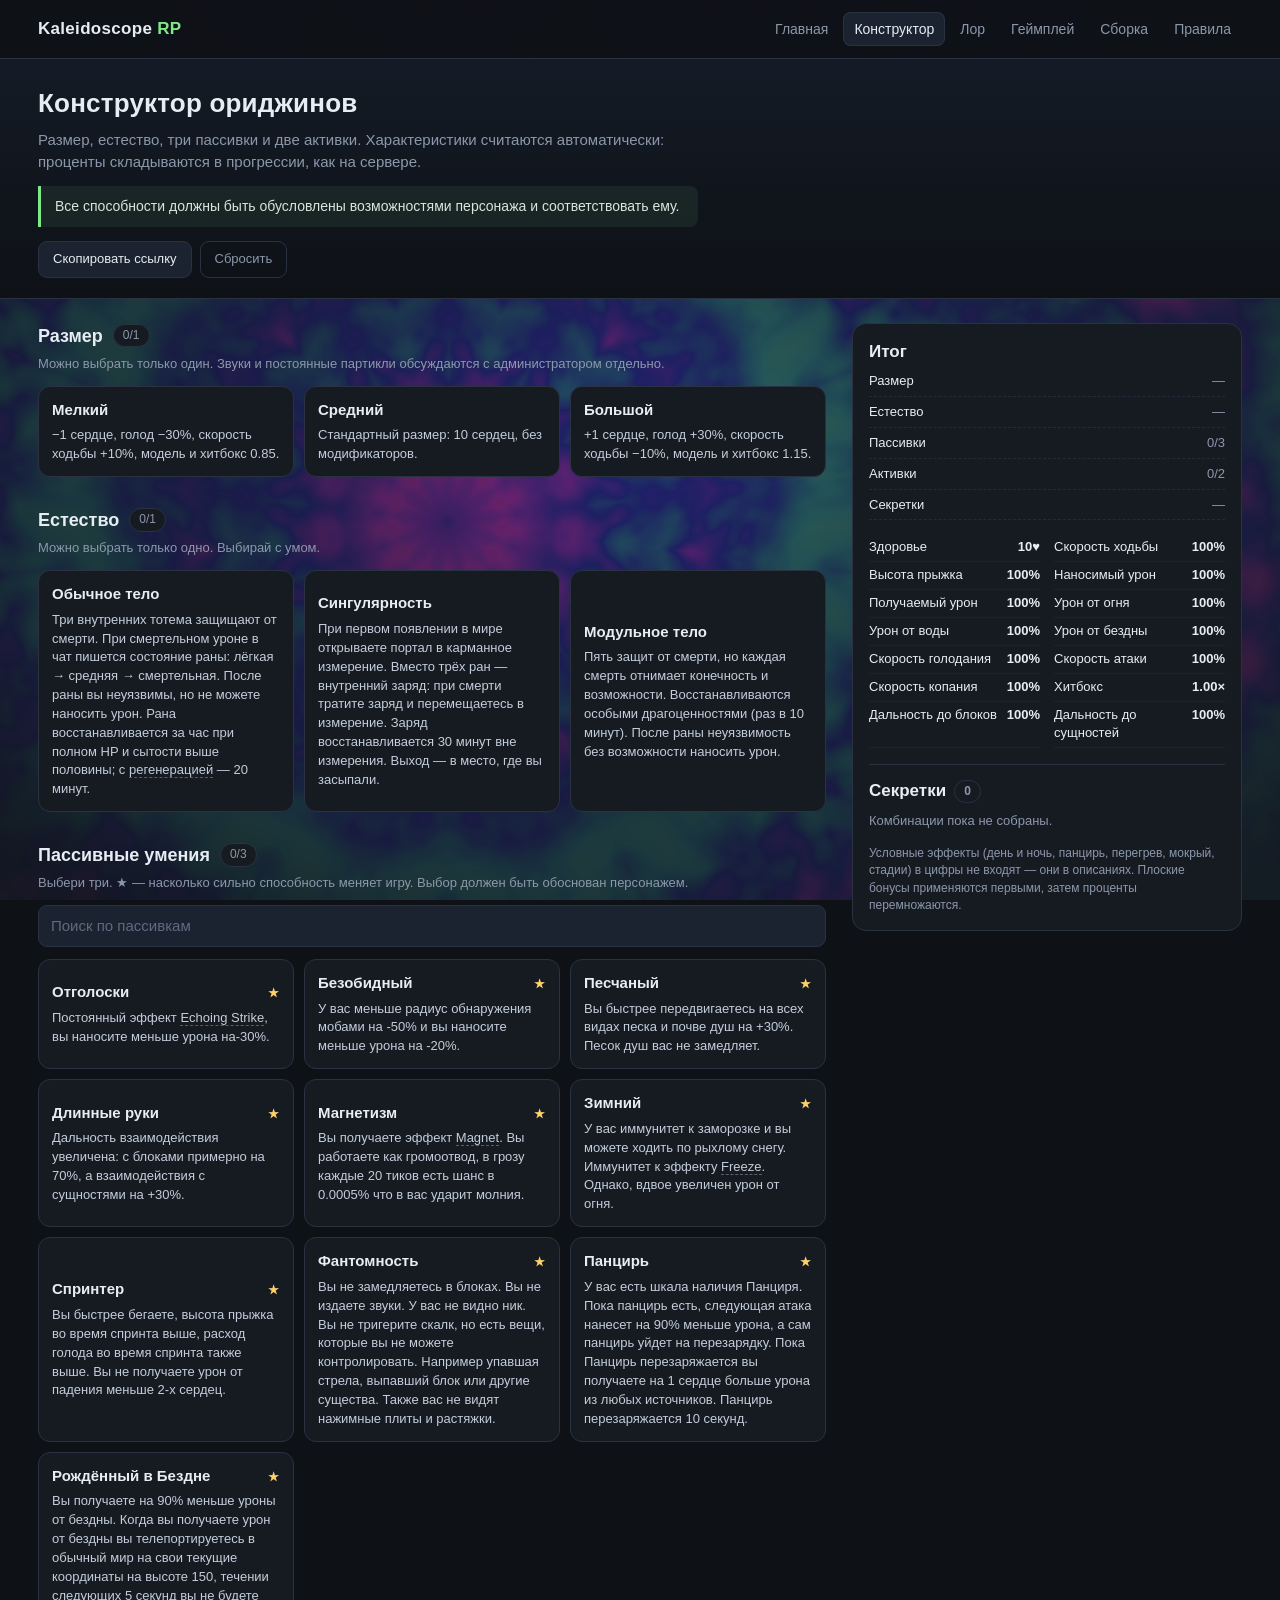
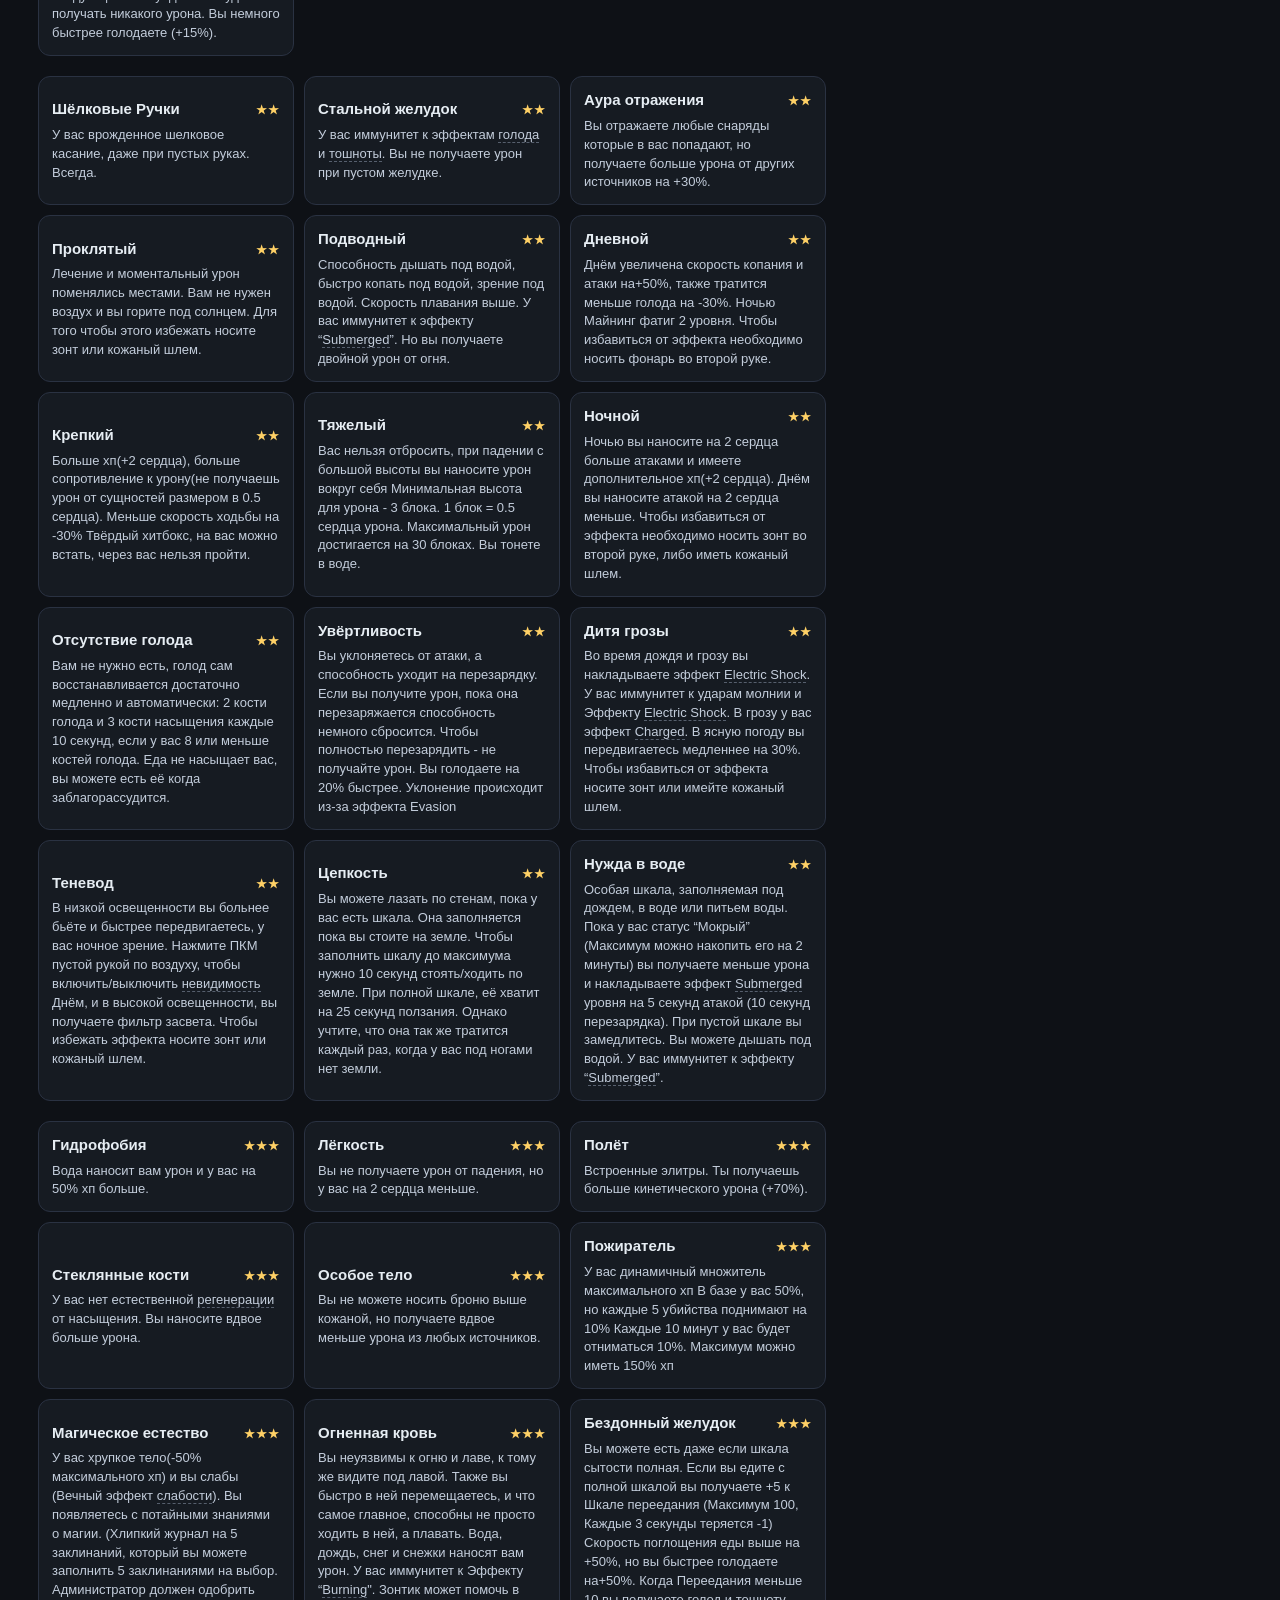
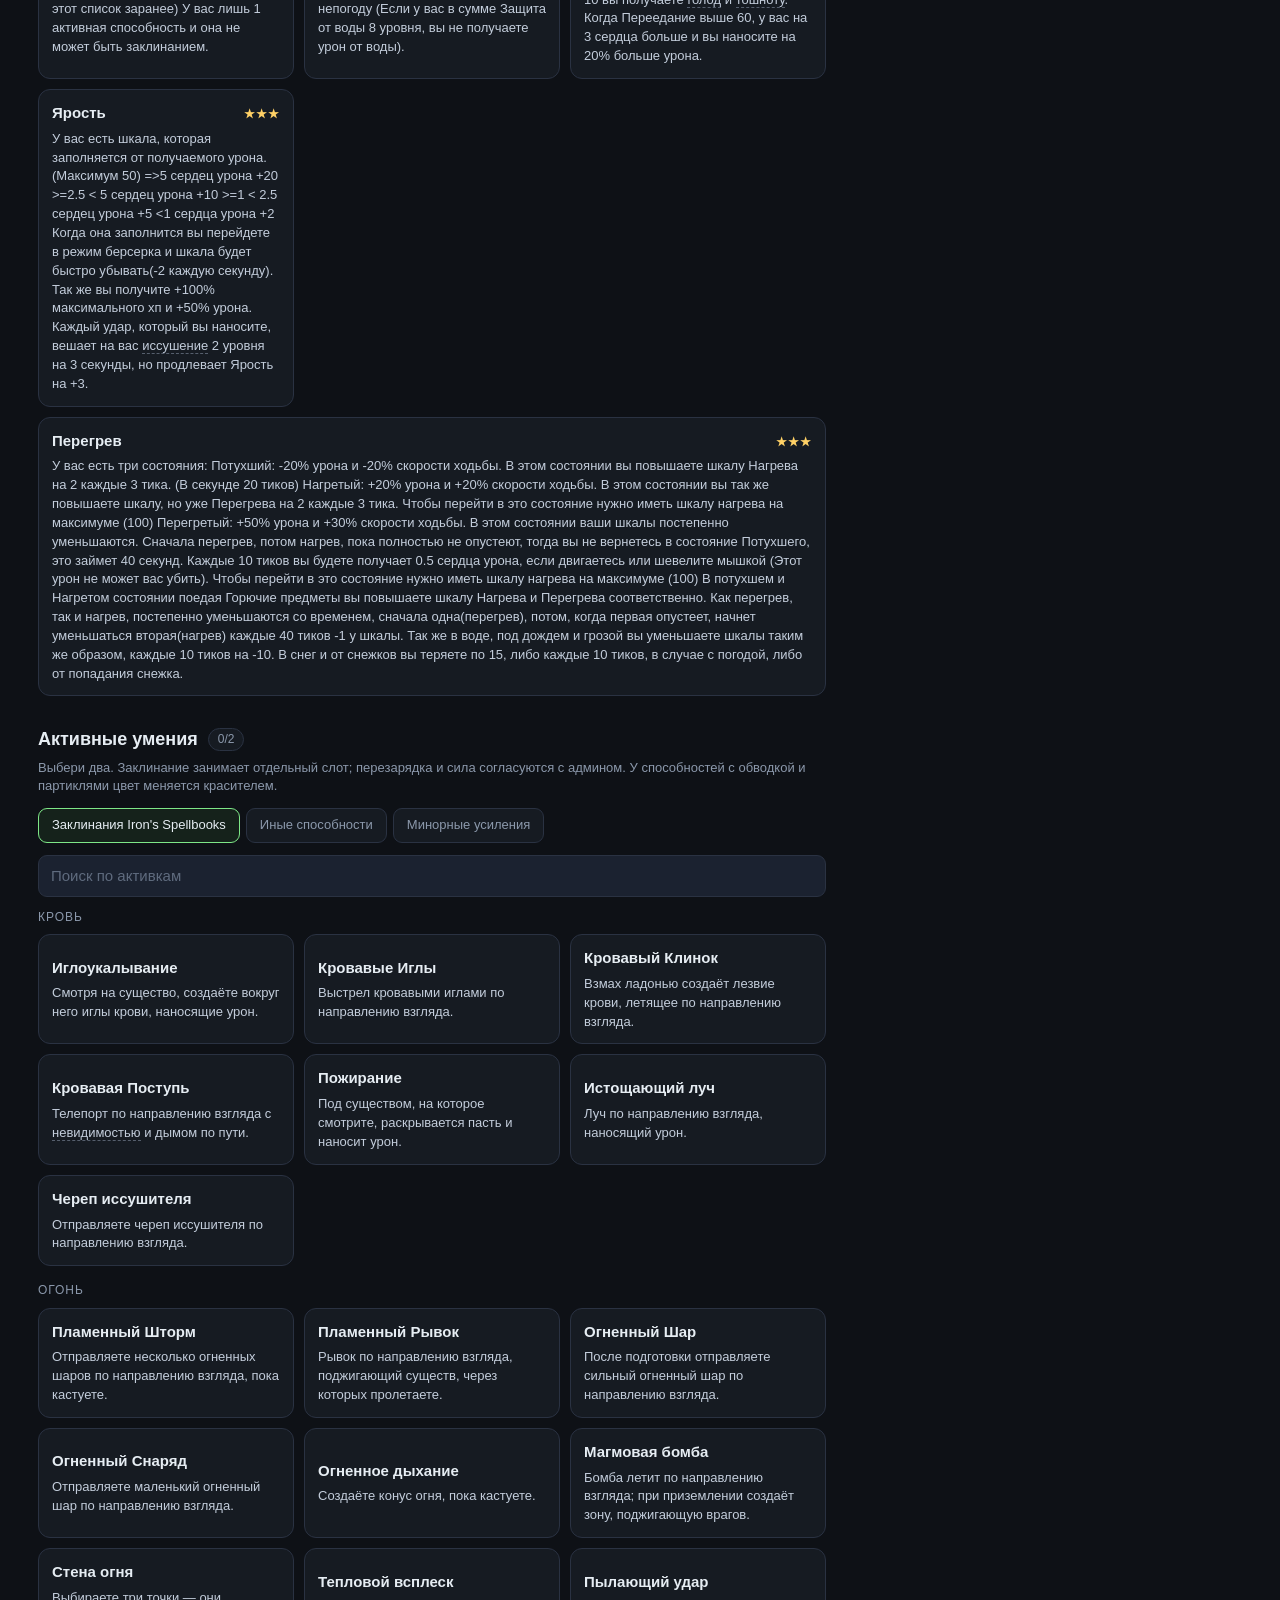
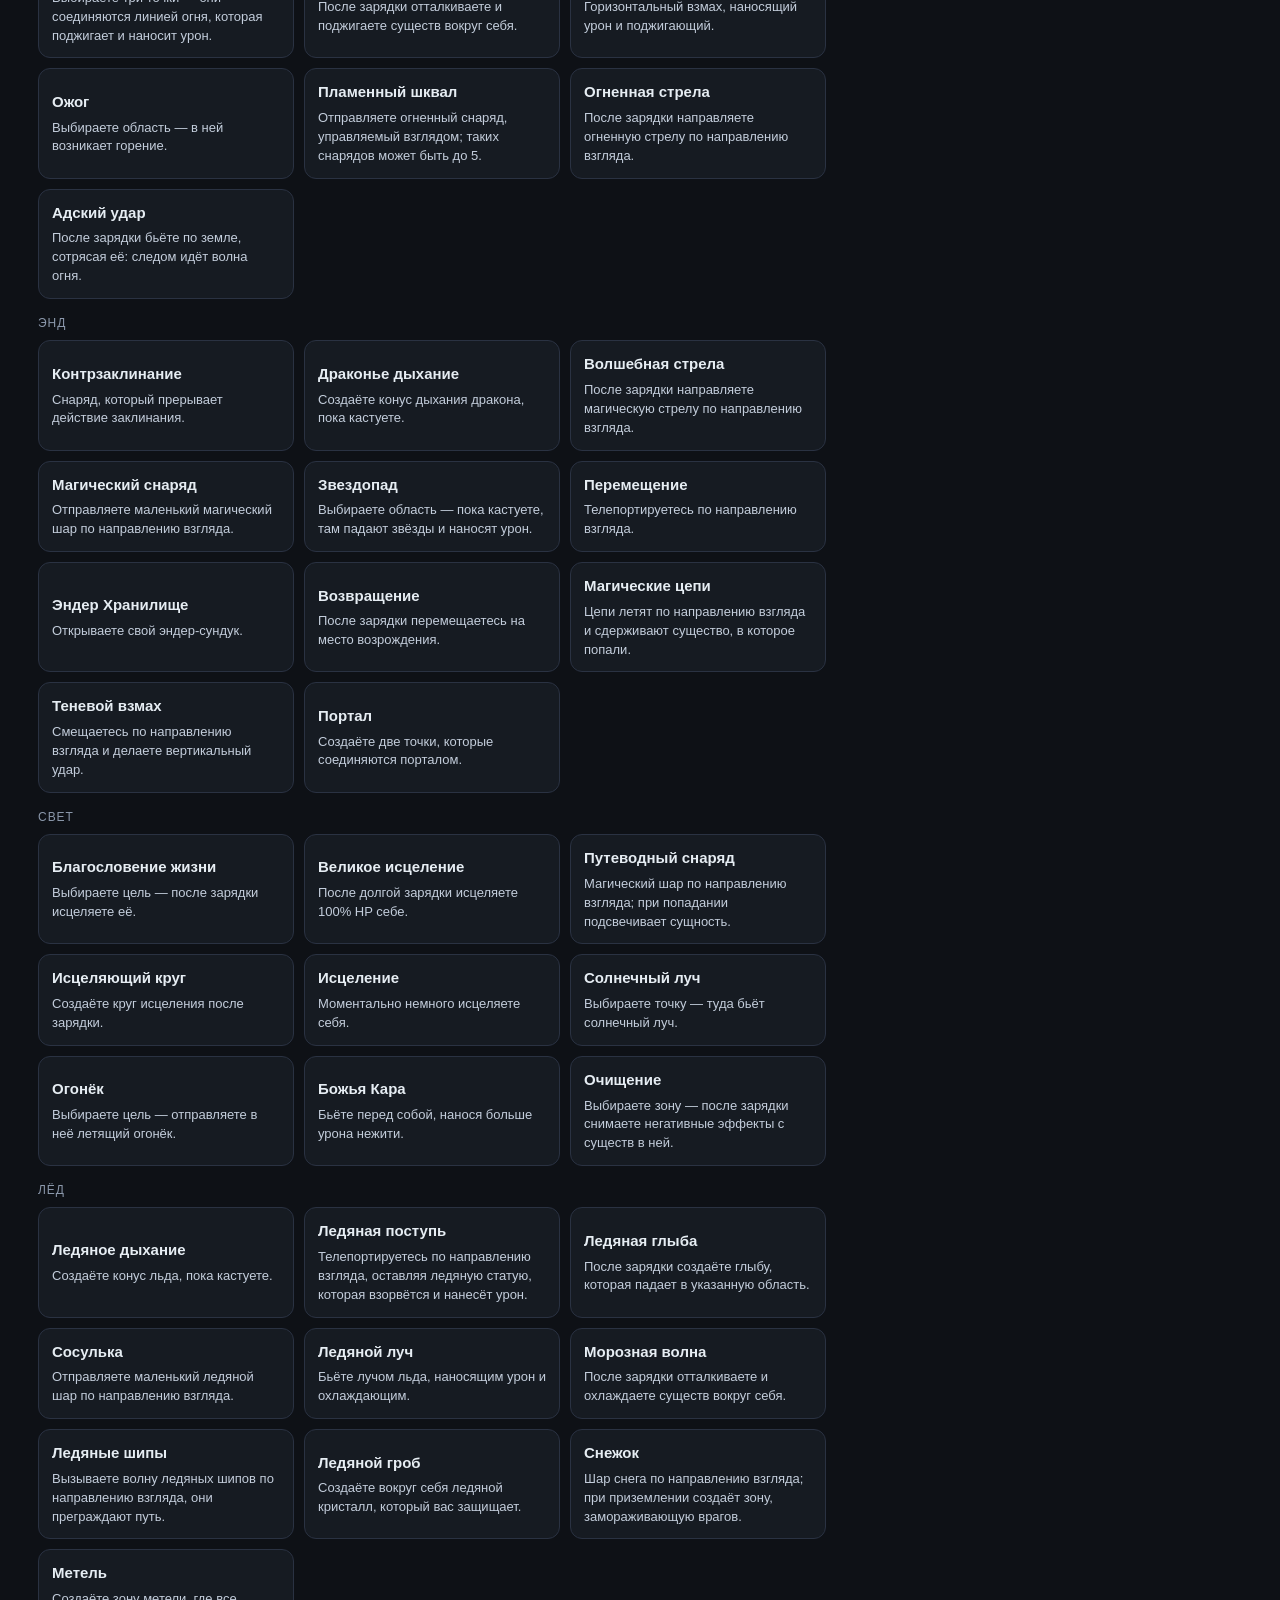
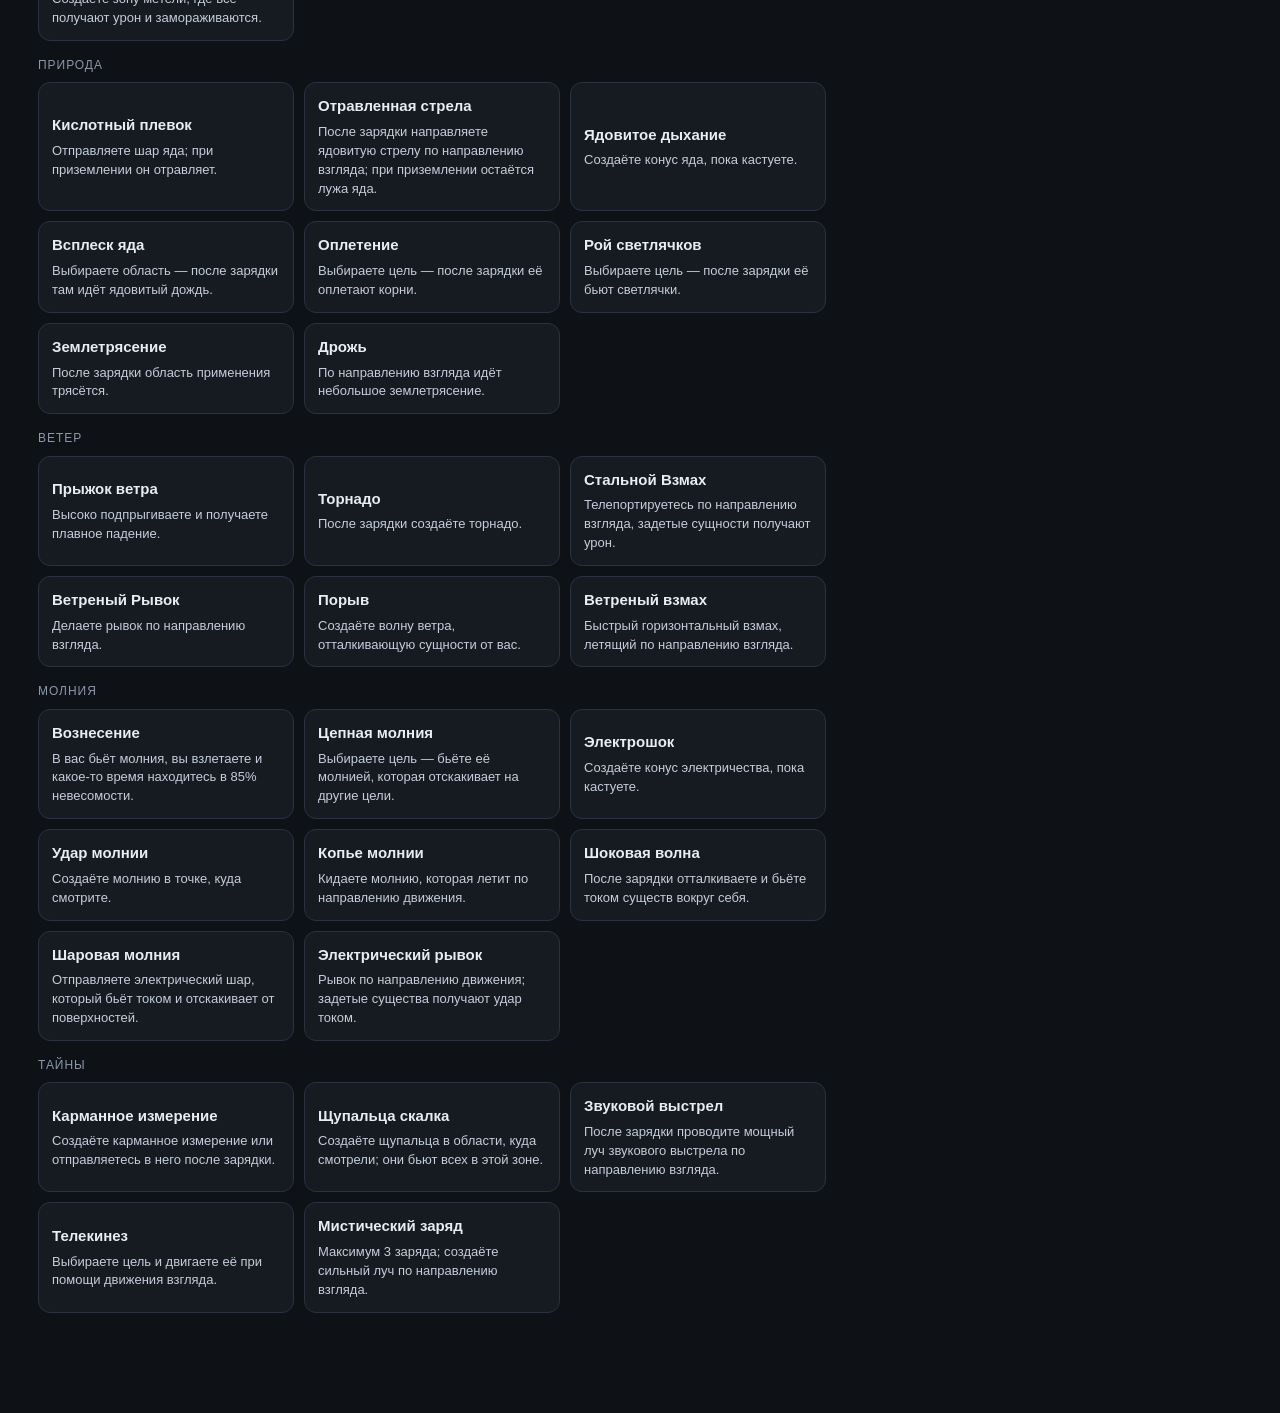
==== commit 68d8a66f: "Add files via upload" ====
--- a/builder.html
+++ b/builder.html
@@ -125,6 +125,7 @@
       <a href="lore.html">Лор</a>
       <a href="gameplay.html">Геймплей</a>
       <a href="mods.html">Сборка</a>
+      <a href="rules.html">Правила</a>
     </nav>
   </div>
 </header>
@@ -205,7 +206,7 @@
 <div class="toast" id="toast"></div>
 <div id="fx-tip" class="fx-tip" hidden></div>
 
-<script src="data.js?v=6"></script>
+<script src="data.js?v=7"></script>
 <script>
 const $ = s => document.querySelector(s);
 const byName = (list, name) => list.find(x => x.name === name);
@@ -789,7 +790,9 @@
       const mod = document.createElement('p');
       mod.className = 'secret-mod';
       mod.textContent = 'Учтено в расчёте: ' + s.mods
-        .map(m => CHANNELS[m.ch].label + ' ' + (m.flat > 0 ? '+' : '') + m.flat)
+        .map(m => CHANNELS[m.ch].label + ' ' + (m.flat != null
+          ? (m.flat > 0 ? '+' : '') + m.flat
+          : (m.pct > 0 ? '+' : '') + m.pct + '%'))
         .join(', ');
       body.append(mod);
     }
@@ -941,6 +944,7 @@
     { en: 'Weakness', d: '\u0421\u043b\u0430\u0431\u043e\u0441\u0442\u044c: \u0443\u0440\u043e\u043d \u0430\u0442\u0430\u043a\u0438 \u043d\u0438\u0436\u0435 \u043d\u0430 4 \u0437\u0430 \u0443\u0440\u043e\u0432\u0435\u043d\u044c.', re: '\u0441\u043b\u0430\u0431\u043e\u0441\u0442[\u0430-\u044f\u0451]*' },
     { en: 'Mining Fatigue', d: '\u0423\u0442\u043e\u043c\u043b\u0435\u043d\u0438\u0435: \u043a\u043e\u043f\u0430\u043d\u0438\u0435 \u0438 \u0430\u0442\u0430\u043a\u0430 \u043c\u0435\u0434\u043b\u0435\u043d\u043d\u0435\u0435.', re: '\u0443\u0442\u043e\u043c\u043b\u0435\u043d\u0438[\u0430-\u044f\u0451]*' },
     { en: 'Nausea', d: '\u0422\u043e\u0448\u043d\u043e\u0442\u0430: \u0438\u0441\u043a\u0430\u0436\u0430\u0435\u0442 \u0438\u0437\u043e\u0431\u0440\u0430\u0436\u0435\u043d\u0438\u0435.', re: '\u0442\u043e\u0448\u043d\u043e\u0442[\u0430-\u044f\u0451]*' },
+    { en: 'Hunger', d: 'Голод: шкала сытости падает быстрее, из-за чего здоровье перестаёт восстанавливаться.', re: 'голод(?:а|у)?(?=[,]?\\s+(?:и\\s+)?тошнот)' },
     { en: 'Regeneration', d: '\u0420\u0435\u0433\u0435\u043d\u0435\u0440\u0430\u0446\u0438\u044f: \u0437\u0434\u043e\u0440\u043e\u0432\u044c\u0435 \u0432\u043e\u0441\u0441\u0442\u0430\u043d\u0430\u0432\u043b\u0438\u0432\u0430\u0435\u0442\u0441\u044f \u0441\u043e \u0432\u0440\u0435\u043c\u0435\u043d\u0435\u043c.', re: '\u0440\u0435\u0433\u0435\u043d\u0435\u0440\u0430\u0446\u0438[\u0430-\u044f\u0451]*' },
     { en: 'Invisibility', d: '\u041d\u0435\u0432\u0438\u0434\u0438\u043c\u043e\u0441\u0442\u044c: \u0432\u0430\u0441 \u043d\u0435 \u0432\u0438\u0434\u043d\u043e; \u0431\u0440\u043e\u043d\u044f \u0438 \u043f\u0440\u0435\u0434\u043c\u0435\u0442\u044b \u0432 \u0440\u0443\u043a\u0430\u0445 \u043e\u0441\u0442\u0430\u044e\u0442\u0441\u044f \u0437\u0430\u043c\u0435\u0442\u043d\u044b\u043c\u0438.', re: '\u043d\u0435\u0432\u0438\u0434\u0438\u043c\u043e\u0441\u0442[\u0430-\u044f\u0451]*' },
     { en: 'Wither', d: '\u0418\u0441\u0441\u0443\u0448\u0435\u043d\u0438\u0435: \u043f\u0435\u0440\u0438\u043e\u0434\u0438\u0447\u0435\u0441\u043a\u0438\u0439 \u0443\u0440\u043e\u043d, \u043b\u0435\u0447\u0435\u043d\u0438\u0435 \u0434\u0435\u0439\u0441\u0442\u0432\u0443\u0435\u0442 \u0445\u0443\u0436\u0435.', re: '\u0438\u0441\u0441\u0443\u0448\u0435\u043d\u0438[\u0430-\u044f\u0451]*' },
@@ -963,6 +967,7 @@
       let idx = -1;
       for (let i = 0; i < FX.length; i++) if (m[i + 1] !== undefined) { idx = i; break; }
       if (idx < 0) continue;
+      if (/^\s+к(?=\s|$)/.test(text.slice(m.index + m[0].length))) continue;
       if (!frag) frag = document.createDocumentFragment();
       if (m.index > last) frag.appendChild(document.createTextNode(text.slice(last, m.index)));
       const span = document.createElement('span');
--- a/site.css
+++ b/site.css
@@ -35,6 +35,9 @@
 .req span{font-size:13px;color:var(--mut)}
 .section{padding:38px 0;border-bottom:1px solid var(--line)}
 .section:last-of-type{border-bottom:0}
+.rules p{margin:0 0 13px;color:#c3cddb}
+.rules h2{margin-top:34px}
+.rules h2:first-child{margin-top:0}
 h2{font-size:24px;margin:0 0 10px}
 h3{font-size:17px;margin:26px 0 8px;color:#dbe5f0}
 p{margin:0 0 14px;color:#c3cddb}
@@ -53,6 +56,7 @@
 .big-btn h3{font-size:23px;margin:8px 0 6px;line-height:1.2;color:var(--txt)}
 .big-btn p{margin:0;color:var(--mut);font-size:14px}
 .big-btn .go{margin-top:auto;padding-top:14px;color:var(--acc2);font-size:14px}
+.big-btn.wide{grid-column:1/-1;min-height:0}
 @media(max-width:640px){.big-buttons{grid-template-columns:1fr}.big-btn{min-height:0}}
 .lore h2{margin-top:34px}
 .lore h3{margin-top:24px}
